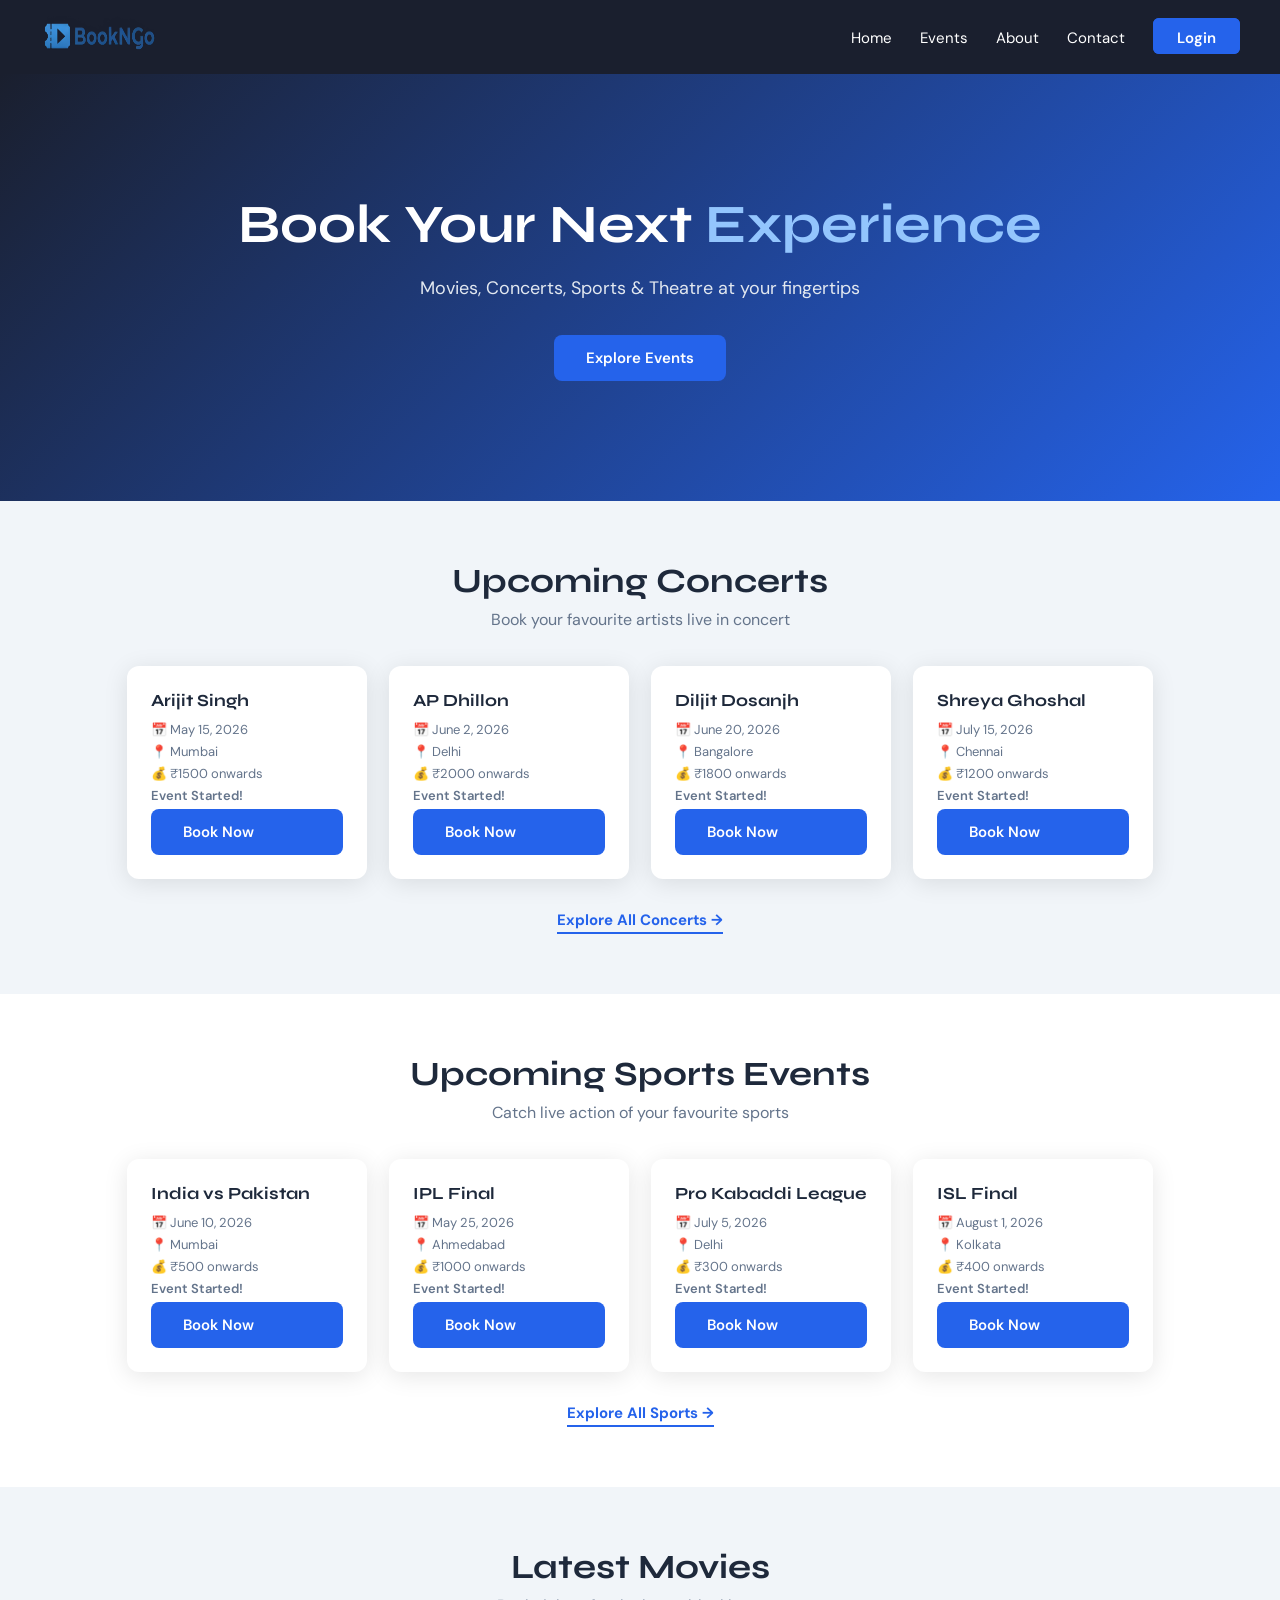
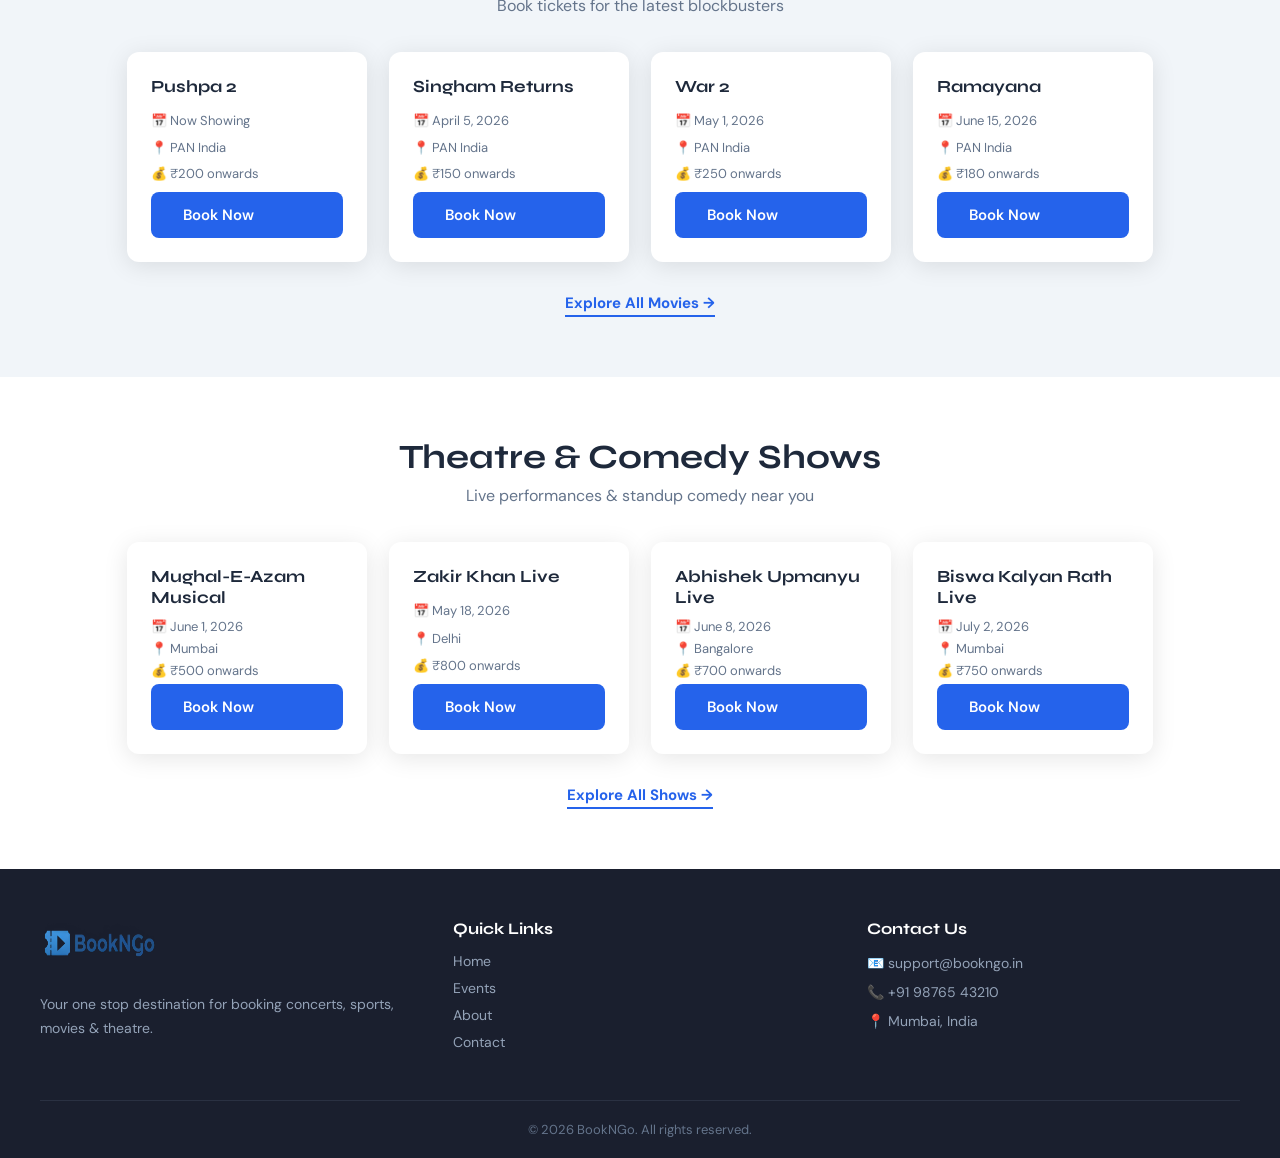
==== index.html @ 4e493eed "Add files via upload" ====
<!DOCTYPE html>
<html lang="en">
<head>
  <title>BookNGo | Book Now</title>
  <link rel="stylesheet" href="style.css">
</head>
<body>

  <nav class="navbar">
    <img src="BookNGo.png" alt="Logo" class="logo">
    <ul>
      <li><a href="index.html">Home</a></li>
      <li><a href="events.html">Events</a></li>
      <li><a href="about.html">About</a></li>
      <li><a href="contact.html">Contact</a></li>
      <li id="nav-login-li"><a href="login.html" class="login-btn">Login</a></li>
      <li id="nav-user-li" style="display:none">
        <div class="nav-user-pill">
          👤 <span id="nav-username"></span>
          <button id="logout-btn">Logout</button>
        </div>
      </li>
    </ul>
  </nav>

  <section class="hero">
    <div class="hero-txt">
      <h1>Book Your Next <span>Experience</span></h1>
      <p>Movies, Concerts, Sports & Theatre at your fingertips</p>
      <a href="events.html" class="btn">Explore Events</a>
    </div>
  </section>

  <!-- CONCERTS -->
  <section class="concerts">
    <h2>Upcoming Concerts</h2>
    <p>Book your favourite artists live in concert</p>
    <div class="cards">
      <div class="card">
        <h3>Arijit Singh</h3>
        <p>📅 May 15, 2026</p>
        <p>📍 Mumbai</p>
        <p>💰 ₹1500 onwards</p>
        <p class="countdown-timer" data-countdown="2026-05-15">⏳ Loading…</p>
        <a href="booking.html" class="btn">Book Now</a>
      </div>
      <div class="card">
        <h3>AP Dhillon</h3>
        <p>📅 June 2, 2026</p>
        <p>📍 Delhi</p>
        <p>💰 ₹2000 onwards</p>
        <p class="countdown-timer" data-countdown="2026-06-02">⏳ Loading…</p>
        <a href="booking.html" class="btn">Book Now</a>
      </div>
      <div class="card">
        <h3>Diljit Dosanjh</h3>
        <p>📅 June 20, 2026</p>
        <p>📍 Bangalore</p>
        <p>💰 ₹1800 onwards</p>
        <p class="countdown-timer" data-countdown="2026-06-20">⏳ Loading…</p>
        <a href="booking.html" class="btn">Book Now</a>
      </div>
      <div class="card">
        <h3>Shreya Ghoshal</h3>
        <p>📅 July 15, 2026</p>
        <p>📍 Chennai</p>
        <p>💰 ₹1200 onwards</p>
        <p class="countdown-timer" data-countdown="2026-07-15">⏳ Loading…</p>
        <a href="booking.html" class="btn">Book Now</a>
      </div>
    </div>
    <br>
    <a href="concerts.html" class="explore-btn">Explore All Concerts →</a>
  </section>

  <!-- SPORTS -->
  <section class="sports">
    <h2>Upcoming Sports Events</h2>
    <p>Catch live action of your favourite sports</p>
    <div class="cards">
      <div class="card">
        <h3>India vs Pakistan</h3>
        <p>📅 June 10, 2026</p>
        <p>📍 Mumbai</p>
        <p>💰 ₹500 onwards</p>
        <p class="countdown-timer" data-countdown="2026-06-10">⏳ Loading…</p>
        <a href="booking.html" class="btn">Book Now</a>
      </div>
      <div class="card">
        <h3>IPL Final</h3>
        <p>📅 May 25, 2026</p>
        <p>📍 Ahmedabad</p>
        <p>💰 ₹1000 onwards</p>
        <p class="countdown-timer" data-countdown="2026-05-25">⏳ Loading…</p>
        <a href="booking.html" class="btn">Book Now</a>
      </div>
      <div class="card">
        <h3>Pro Kabaddi League</h3>
        <p>📅 July 5, 2026</p>
        <p>📍 Delhi</p>
        <p>💰 ₹300 onwards</p>
        <p class="countdown-timer" data-countdown="2026-07-05">⏳ Loading…</p>
        <a href="booking.html" class="btn">Book Now</a>
      </div>
      <div class="card">
        <h3>ISL Final</h3>
        <p>📅 August 1, 2026</p>
        <p>📍 Kolkata</p>
        <p>💰 ₹400 onwards</p>
        <p class="countdown-timer" data-countdown="2026-08-01">⏳ Loading…</p>
        <a href="booking.html" class="btn">Book Now</a>
      </div>
    </div>
    <br>
    <a href="sports.html" class="explore-btn">Explore All Sports →</a>
  </section>

  <!-- MOVIES -->
  <section class="movies">
    <h2>Latest Movies</h2>
    <p>Book tickets for the latest blockbusters</p>
    <div class="cards">
      <div class="card">
        <h3>Pushpa 2</h3>
        <p>📅 Now Showing</p>
        <p>📍 PAN India</p>
        <p>💰 ₹200 onwards</p>
        <a href="movies.html" class="btn">Book Now</a>
      </div>
      <div class="card">
        <h3>Singham Returns</h3>
        <p>📅 April 5, 2026</p>
        <p>📍 PAN India</p>
        <p>💰 ₹150 onwards</p>
        <a href="movies.html" class="btn">Book Now</a>
      </div>
      <div class="card">
        <h3>War 2</h3>
        <p>📅 May 1, 2026</p>
        <p>📍 PAN India</p>
        <p>💰 ₹250 onwards</p>
        <a href="movies.html" class="btn">Book Now</a>
      </div>
      <div class="card">
        <h3>Ramayana</h3>
        <p>📅 June 15, 2026</p>
        <p>📍 PAN India</p>
        <p>💰 ₹180 onwards</p>
        <a href="movies.html" class="btn">Book Now</a>
      </div>
    </div>
    <br>
    <a href="movies.html" class="explore-btn">Explore All Movies →</a>
  </section>

  <!-- THEATRE -->
  <section class="theatre">
    <h2>Theatre & Comedy Shows</h2>
    <p>Live performances & standup comedy near you</p>
    <div class="cards">
      <div class="card">
        <h3>Mughal-E-Azam Musical</h3>
        <p>📅 June 1, 2026</p>
        <p>📍 Mumbai</p>
        <p>💰 ₹500 onwards</p>
        <a href="theatre.html" class="btn">Book Now</a>
      </div>
      <div class="card">
        <h3>Zakir Khan Live</h3>
        <p>📅 May 18, 2026</p>
        <p>📍 Delhi</p>
        <p>💰 ₹800 onwards</p>
        <a href="theatre.html" class="btn">Book Now</a>
      </div>
      <div class="card">
        <h3>Abhishek Upmanyu Live</h3>
        <p>📅 June 8, 2026</p>
        <p>📍 Bangalore</p>
        <p>💰 ₹700 onwards</p>
        <a href="theatre.html" class="btn">Book Now</a>
      </div>
      <div class="card">
        <h3>Biswa Kalyan Rath Live</h3>
        <p>📅 July 2, 2026</p>
        <p>📍 Mumbai</p>
        <p>💰 ₹750 onwards</p>
        <a href="theatre.html" class="btn">Book Now</a>
      </div>
    </div>
    <br>
    <a href="theatre.html" class="explore-btn">Explore All Shows →</a>
  </section>

  <footer>
    <div class="footer-top">
      <div class="footer-col">
        <img src="BookNGo.png" alt="Logo" class="footer-logo">
        <p>Your one stop destination for booking concerts, sports, movies & theatre.</p>
      </div>
      <div class="footer-col">
        <h4>Quick Links</h4>
        <a href="index.html">Home</a>
        <a href="events.html">Events</a>
        <a href="about.html">About</a>
        <a href="contact.html">Contact</a>
      </div>
      <div class="footer-col">
        <h4>Contact Us</h4>
        <p>📧 support@bookngo.in</p>
        <p>📞 +91 98765 43210</p>
        <p>📍 Mumbai, India</p>
      </div>
    </div>
    <div class="footer-bottom">
      <p>© 2026 BookNGo. All rights reserved.</p>
    </div>
  </footer>

  <script src="script.js"></script>
</body>
</html>
---- style.css ----
/* ============================================================
   BookNGo — style.css  (Enhanced)
   ============================================================ */

@import url('https://fonts.googleapis.com/css2?family=Syne:wght@400;600;700;800&family=DM+Sans:wght@300;400;500;600&display=swap');

* {
  margin: 0;
  padding: 0;
  box-sizing: border-box;
}

:root {
  --blue:        #2563EB;
  --blue-dark:   #1d4ed8;
  --blue-light:  #93c5fd;
  --white:       #ffffff;
  --gray:        #f1f5f9;
  --gray-mid:    #e2e8f0;
  --txt:         #1e293b;
  --muted:       #64748b;
  --dark:        #1a1f2e;
  --card-shadow: 0 4px 24px rgba(0,0,0,0.10);
  --radius:      12px;

  /* Seat colors */
  --platinum: #a78bfa;
  --gold:     #fbbf24;
  --silver:   #94a3b8;
}

body {
  font-family: 'DM Sans', sans-serif;
  color: var(--txt);
  background: var(--white);
}

h1, h2, h3, h4 {
  font-family: 'Syne', sans-serif;
}

/* ── NAVBAR ───────────────────────────────────────── */
.navbar {
  background-color: var(--dark);
  display: flex;
  justify-content: space-between;
  align-items: center;
  padding: 12px 40px;
  position: sticky;
  top: 0;
  z-index: 100;
}

.navbar .logo { width: 120px; height: 50px; }

.navbar ul {
  list-style: none;
  display: flex;
  gap: 28px;
  align-items: center;
}

.navbar ul li a {
  color: var(--white);
  text-decoration: none;
  font-size: 15px;
  position: relative;
  padding-bottom: 4px;
}

.navbar ul li a::after {
  content: '';
  position: absolute;
  bottom: 0; left: 0;
  width: 0; height: 2px;
  background: var(--blue);
  transition: width 0.3s;
}

.navbar ul li a:hover::after { width: 100%; }

.login-btn {
  background: var(--blue);
  color: var(--white) !important;
  padding: 8px 22px;
  border-radius: 6px;
  font-weight: 600;
  border: 2px solid var(--blue);
}
.login-btn:hover {
  background: var(--white) !important;
  color: var(--blue) !important;
}
.login-btn::after { display: none; }

/* User pill in nav */
.nav-user-pill {
  display: flex;
  align-items: center;
  gap: 10px;
  color: var(--white);
  font-size: 14px;
}
.nav-user-pill span { font-weight: 600; color: var(--blue-light); }
.nav-user-pill button {
  background: transparent;
  border: 1px solid #475569;
  color: #94a3b8;
  padding: 5px 12px;
  border-radius: 6px;
  cursor: pointer;
  font-size: 13px;
  transition: all 0.2s;
}
.nav-user-pill button:hover { border-color: var(--blue); color: var(--white); }

/* ── HERO ─────────────────────────────────────────── */
.hero {
  background: linear-gradient(135deg, var(--dark) 0%, var(--blue) 100%);
  padding: 120px 40px;
  text-align: center;
}

.hero-txt h1 {
  font-size: 54px;
  color: var(--white);
  margin-bottom: 20px;
  line-height: 1.15;
}
.hero-txt h1 span { color: var(--blue-light); }
.hero-txt p {
  font-size: 18px;
  color: #e2e8f0;
  margin-bottom: 35px;
}

/* ── BUTTONS ──────────────────────────────────────── */
.btn {
  background: var(--blue);
  color: var(--white);
  padding: 13px 32px;
  border-radius: 8px;
  text-decoration: none;
  font-size: 15px;
  font-weight: 600;
  display: inline-block;
  transition: background 0.2s, transform 0.15s;
  border: none;
  cursor: pointer;
}
.btn:hover { background: var(--blue-dark); transform: translateY(-1px); }

.explore-btn {
  display: inline-block;
  margin-top: 10px;
  color: var(--blue);
  font-weight: 700;
  text-decoration: none;
  font-size: 15px;
  border-bottom: 2px solid var(--blue);
  padding-bottom: 2px;
}
.explore-btn:hover { color: var(--blue-dark); }

/* ── SECTIONS (Home) ──────────────────────────────── */
.concerts, .sports, .movies, .theatre {
  padding: 60px 40px;
  text-align: center;
}
.concerts { background: var(--gray); }
.sports   { background: var(--white); }
.movies   { background: var(--gray); }
.theatre  { background: var(--white); }

.concerts h2, .sports h2, .movies h2, .theatre h2 {
  font-size: 34px;
  color: var(--txt);
  margin-bottom: 8px;
}
.concerts > p, .sports > p, .movies > p, .theatre > p {
  color: var(--muted);
  margin-bottom: 36px;
}

/* ── CARDS ────────────────────────────────────────── */
.cards {
  display: flex;
  justify-content: center;
  gap: 22px;
  flex-wrap: wrap;
}

.card {
  background: var(--white);
  padding: 24px;
  border-radius: var(--radius);
  width: 240px;
  min-height: 210px;
  box-shadow: var(--card-shadow);
  text-align: left;
  display: flex;
  flex-direction: column;
  justify-content: space-between;
  transition: transform 0.25s, box-shadow 0.25s;
}
.card:hover { transform: translateY(-4px); box-shadow: 0 8px 32px rgba(37,99,235,0.15); }
.card h3 { font-size: 17px; color: var(--txt); margin-bottom: 10px; }
.card p  { font-size: 13px; color: var(--muted); margin-bottom: 5px; }

/* ── EVENTS HERO ──────────────────────────────────── */
.events-hero {
  background: linear-gradient(135deg, var(--dark) 0%, var(--blue) 100%);
  padding: 80px 40px;
  text-align: center;
}
.events-hero h1 {
  font-size: 46px;
  color: var(--white);
  margin-bottom: 14px;
}
.events-hero h1 span { color: var(--blue-light); }
.events-hero p { color: #e2e8f0; font-size: 17px; }

/* ── FILTER BAR ───────────────────────────────────── */
.filter-bar {
  display: flex;
  gap: 14px;
  align-items: center;
  justify-content: center;
  padding: 24px 40px;
  background: var(--white);
  border-bottom: 1px solid var(--gray-mid);
  flex-wrap: wrap;
}
.filter-bar label { font-size: 14px; font-weight: 600; color: var(--txt); }
.filter-bar select {
  padding: 8px 14px;
  border: 1px solid #cbd5e1;
  border-radius: 8px;
  font-size: 14px;
  font-family: inherit;
  color: var(--txt);
  background: var(--white);
  cursor: pointer;
}
.filter-bar select:focus { outline: none; border-color: var(--blue); }

/* ── BIG CARDS ────────────────────────────────────── */
.big-cards {
  display: flex;
  flex-wrap: wrap;
  gap: 22px;
  justify-content: center;
  padding: 50px 40px;
  background: var(--gray);
  min-height: 200px;
}

.big-card {
  background: var(--white);
  border-radius: var(--radius);
  padding: 28px;
  width: calc(50% - 40px);
  box-shadow: var(--card-shadow);
  transition: transform 0.25s;
}
.big-card:hover { transform: translateY(-3px); }
.big-card h3 { font-size: 21px; color: var(--blue); margin-bottom: 12px; }
.big-card p  { font-size: 14px; color: var(--muted); margin-bottom: 7px; }

.big-card .tickets { display: flex; gap: 12px; margin: 14px 0; }
.ticket-type {
  background: var(--gray);
  border-radius: 8px;
  padding: 9px 14px;
  font-size: 13px;
  color: var(--txt);
  flex: 1;
  text-align: center;
}
.ticket-type span {
  display: block;
  font-weight: 700;
  color: var(--blue);
  margin-top: 3px;
}
.interested { font-size: 13px; color: var(--muted); margin-bottom: 14px; }
.big-card .btn { display: block; text-align: center; padding: 12px; }

/* Countdown text inside cards */
.countdown-timer { font-size: 12px; color: var(--blue); font-weight: 600; }

.no-results {
  text-align: center;
  color: var(--muted);
  font-size: 16px;
  padding: 40px;
  width: 100%;
}

/* ── EVENTS CATEGORY PAGE ─────────────────────────── */
.event-cats { padding: 60px 40px; background: var(--gray); }
.cat-cards {
  display: flex;
  justify-content: center;
  gap: 22px;
  flex-wrap: wrap;
}
.cat-card {
  background: var(--white);
  padding: 40px 28px;
  border-radius: var(--radius);
  width: 210px;
  box-shadow: var(--card-shadow);
  text-decoration: none;
  color: var(--txt);
  transition: transform 0.3s, box-shadow 0.3s;
}
.cat-card:hover { transform: translateY(-6px); box-shadow: 0 8px 28px rgba(37,99,235,0.18); }
.cat-icon { font-size: 46px; margin-bottom: 14px; }
.cat-card h3 { font-size: 19px; color: var(--blue); margin-bottom: 8px; }
.cat-card p  { font-size: 13px; color: var(--muted); margin-bottom: 14px; }
.cat-card span { color: var(--blue); font-weight: 700; font-size: 14px; }

/* ── BOOKING PAGE ─────────────────────────────────── */
.booking-wrap {
  display: flex;
  gap: 28px;
  padding: 40px;
  background: var(--gray);
  align-items: flex-start;
}

.booking-left { flex: 2; display: flex; flex-direction: column; gap: 22px; }

.booking-panel {
  background: var(--white);
  padding: 30px;
  border-radius: var(--radius);
  box-shadow: var(--card-shadow);
}
.booking-panel h3 {
  font-size: 18px;
  color: var(--txt);
  margin-bottom: 16px;
  padding-bottom: 10px;
  border-bottom: 2px solid var(--gray);
}

/* Seat Map */
.seat-section { margin-bottom: 28px; }
.section-label {
  font-family: 'Syne', sans-serif;
  font-size: 15px;
  font-weight: 700;
  margin-bottom: 10px;
  letter-spacing: 0.5px;
}
.seat-grid { display: flex; flex-direction: column; gap: 6px; }
.seat-row {
  display: flex;
  align-items: center;
  gap: 5px;
}
.row-label {
  width: 20px;
  font-size: 11px;
  font-weight: 700;
  color: var(--muted);
  text-align: center;
  flex-shrink: 0;
}

.seat {
  width: 28px;
  height: 26px;
  border-radius: 5px 5px 3px 3px;
  border: 2px solid color-mix(in srgb, var(--seat-color, #94a3b8) 60%, transparent);
  background: color-mix(in srgb, var(--seat-color, #94a3b8) 15%, white);
  cursor: pointer;
  transition: all 0.15s;
  font-size: 10px;
  display: flex;
  align-items: center;
  justify-content: center;
}
.seat:hover { background: color-mix(in srgb, var(--seat-color, #94a3b8) 40%, white); transform: scale(1.1); }
.seat.selected {
  background: var(--seat-color, #2563eb);
  border-color: var(--seat-color, #2563eb);
}
.seat.booked {
  background: #e2e8f0;
  border-color: #cbd5e1;
  cursor: not-allowed;
  opacity: 0.5;
}

/* Seat legend */
.seat-legend {
  display: flex;
  gap: 18px;
  margin-top: 16px;
  flex-wrap: wrap;
}
.legend-item {
  display: flex;
  align-items: center;
  gap: 7px;
  font-size: 12px;
  color: var(--muted);
}
.legend-dot {
  width: 18px; height: 16px;
  border-radius: 4px 4px 2px 2px;
  border: 2px solid;
}
.legend-dot.available { background: #dbeafe; border-color: #93c5fd; }
.legend-dot.selected  { background: var(--blue); border-color: var(--blue); }
.legend-dot.booked    { background: #e2e8f0; border-color: #cbd5e1; }

/* Screen indicator */
.screen-indicator {
  text-align: center;
  margin-bottom: 22px;
  padding: 8px 0;
  background: linear-gradient(to bottom, #334155, #1e293b);
  color: #94a3b8;
  font-size: 12px;
  font-weight: 700;
  letter-spacing: 3px;
  border-radius: 4px;
}

/* Details inputs */
.b-input {
  width: 100%;
  padding: 10px 14px;
  margin-bottom: 12px;
  border: 1.5px solid #cbd5e1;
  border-radius: 8px;
  font-size: 15px;
  font-family: inherit;
  transition: border-color 0.2s;
}
.b-input:focus { outline: none; border-color: var(--blue); }

/* Order Summary */
.order-summary {
  flex: 1;
  background: var(--white);
  padding: 30px;
  border-radius: var(--radius);
  box-shadow: var(--card-shadow);
  position: sticky;
  top: 80px;
}
.order-summary h3 {
  font-size: 18px;
  color: var(--txt);
  margin-bottom: 20px;
  padding-bottom: 10px;
  border-bottom: 2px solid var(--gray);
}
.summary-row {
  display: flex;
  justify-content: space-between;
  font-size: 14px;
  color: var(--muted);
  margin-bottom: 12px;
}
.summary-divider { border-top: 1px solid var(--gray-mid); margin: 14px 0; }
.summary-row.total { font-size: 18px; font-weight: 700; color: var(--txt); }
.confirm-btn { width: 100%; margin-top: 18px; padding: 14px; font-size: 15px; }
.secure-txt { text-align: center; font-size: 12px; color: #94a3b8; margin-top: 10px; }

.selected-seats-wrap {
  min-height: 36px;
  display: flex;
  flex-wrap: wrap;
  gap: 6px;
  margin: 8px 0 14px;
}
.seat-tag {
  background: #dbeafe;
  color: var(--blue);
  font-size: 12px;
  font-weight: 600;
  padding: 3px 9px;
  border-radius: 20px;
}

/* Error / OK messages */
.err-msg { color: #dc2626; font-size: 13px; margin-top: 6px; min-height: 18px; }
.ok-msg  { color: #16a34a; font-size: 13px; margin-top: 6px; min-height: 18px; }

/* ── BOOKING CONFIRMATION MODAL ──────────────────── */
.confirm-overlay {
  display: none;
  position: fixed;
  inset: 0;
  background: rgba(0,0,0,0.55);
  z-index: 999;
  justify-content: center;
  align-items: center;
}
.confirm-box {
  background: var(--white);
  border-radius: var(--radius);
  padding: 40px;
  width: 420px;
  text-align: center;
  box-shadow: 0 20px 60px rgba(0,0,0,0.25);
}
.confirm-box .tick { font-size: 56px; margin-bottom: 14px; }
.confirm-box h2 { font-size: 24px; color: var(--txt); margin-bottom: 10px; }
.confirm-box p  { font-size: 14px; color: var(--muted); margin-bottom: 8px; }
.confirm-box .ref { font-size: 18px; font-weight: 800; color: var(--blue); letter-spacing: 1px; margin: 14px 0; }
.confirm-box .btn { margin-top: 20px; }

/* ── ALERT TOAST ──────────────────────────────────── */
.bng-alert {
  position: fixed;
  bottom: 30px;
  right: 30px;
  padding: 14px 22px;
  border-radius: 10px;
  font-size: 14px;
  font-weight: 600;
  z-index: 9999;
  box-shadow: 0 4px 20px rgba(0,0,0,0.15);
  animation: slideIn 0.3s ease;
}
.bng-alert-info  { background: #dbeafe; color: #1e40af; }
.bng-alert-warn  { background: #fef9c3; color: #854d0e; }
.bng-alert-error { background: #fee2e2; color: #991b1b; }

@keyframes slideIn {
  from { opacity: 0; transform: translateX(40px); }
  to   { opacity: 1; transform: translateX(0); }
}

/* ── ABOUT PAGE ───────────────────────────────────── */
.about-wrap {
  padding: 60px 40px;
  background: var(--gray);
  display: flex;
  flex-direction: column;
  gap: 28px;
}
.about-card {
  background: var(--white);
  padding: 34px;
  border-radius: var(--radius);
  box-shadow: var(--card-shadow);
  line-height: 1.8;
  color: var(--muted);
  font-size: 15px;
}
.about-card h2 { font-size: 24px; color: var(--txt); margin-bottom: 14px; }

.about-stats {
  display: flex;
  gap: 18px;
  flex-wrap: wrap;
  justify-content: center;
}
.stat-card {
  background: var(--blue);
  color: var(--white);
  padding: 28px;
  border-radius: var(--radius);
  text-align: center;
  flex: 1;
  min-width: 130px;
}
.stat-card h3 { font-size: 34px; margin-bottom: 6px; }
.stat-card p  { font-size: 14px; opacity: 0.9; }

.values { display: flex; gap: 18px; flex-wrap: wrap; margin-top: 10px; }
.value-item {
  flex: 1; min-width: 140px;
  text-align: center;
  padding: 20px;
  background: var(--gray);
  border-radius: 10px;
}
.value-item span { font-size: 28px; }
.value-item h4 { font-size: 15px; color: var(--txt); margin: 8px 0 4px; }
.value-item p  { font-size: 13px; color: var(--muted); }

/* ── CONTACT PAGE ─────────────────────────────────── */
.contact-wrap {
  display: flex;
  gap: 28px;
  padding: 60px 40px;
  background: var(--gray);
  align-items: flex-start;
}
.contact-info {
  flex: 1;
  background: var(--blue);
  padding: 34px;
  border-radius: var(--radius);
  color: var(--white);
  line-height: 2;
  font-size: 15px;
}
.contact-info h3 { font-size: 21px; margin-bottom: 14px; }
.contact-form {
  flex: 2;
  background: var(--white);
  padding: 34px;
  border-radius: var(--radius);
  box-shadow: var(--card-shadow);
}
.contact-form h3 { font-size: 21px; color: var(--txt); margin-bottom: 18px; }
.msg-box { height: 120px; resize: none; }
.send-btn { width: 100%; margin-top: 4px; padding: 13px; font-size: 15px; border: none; cursor: pointer; }

/* ── FOOTER ───────────────────────────────────────── */
footer {
  background: var(--dark);
  color: var(--white);
  padding: 50px 40px 0;
}
.footer-top {
  display: flex;
  justify-content: space-between;
  gap: 40px;
  flex-wrap: wrap;
  padding-bottom: 40px;
}
.footer-col { flex: 1; min-width: 170px; }
.footer-logo { width: 120px; height: 50px; margin-bottom: 14px; }
.footer-col p { color: #94a3b8; font-size: 14px; line-height: 1.7; margin-top: 5px; }
.footer-col h4 { font-size: 16px; margin-bottom: 14px; color: var(--white); }
.footer-col a { display: block; color: #94a3b8; text-decoration: none; font-size: 14px; margin-bottom: 9px; }
.footer-col a:hover { color: var(--blue-light); }
.footer-bottom {
  border-top: 1px solid #2a3142;
  text-align: center;
  padding: 20px 0;
  color: #64748b;
  font-size: 13px;
}

/* ── SIGNUP / LOGIN PAGE ──────────────────────────── */
.auth-body {
  min-height: 100vh;
  background: linear-gradient(135deg, var(--dark) 0%, #1e3a8a 100%);
  display: flex;
  justify-content: center;
  align-items: center;
  font-family: 'DM Sans', sans-serif;
  padding: 20px;
}

.auth-box {
  background: var(--white);
  padding: 44px 40px;
  border-radius: 16px;
  box-shadow: 0 20px 60px rgba(0,0,0,0.3);
  width: 100%;
  max-width: 420px;
  text-align: center;
}
.auth-box .auth-logo { width: 140px; height: 56px; margin-bottom: 14px; }
.auth-box h2 { font-family: 'Syne', sans-serif; font-size: 22px; color: var(--txt); margin-bottom: 6px; }
.auth-box .sub { font-size: 14px; color: var(--muted); margin-bottom: 24px; }

.auth-input {
  width: 100%;
  padding: 11px 14px;
  margin-bottom: 13px;
  border: 1.5px solid #cbd5e1;
  border-radius: 8px;
  font-size: 15px;
  font-family: inherit;
  transition: border-color 0.2s;
}
.auth-input:focus { outline: none; border-color: var(--blue); }

.auth-btn {
  width: 100%;
  padding: 13px;
  margin-top: 6px;
  background: var(--blue);
  color: var(--white);
  border: none;
  border-radius: 8px;
  font-size: 16px;
  font-family: 'Syne', sans-serif;
  font-weight: 700;
  cursor: pointer;
  transition: background 0.2s;
}
.auth-btn:hover { background: var(--blue-dark); }

.auth-switch {
  margin-top: 18px;
  font-size: 14px;
  color: var(--muted);
}
.auth-switch a { color: var(--blue); font-weight: 600; text-decoration: none; }
.auth-switch a:hover { text-decoration: underline; }

/* ── RESPONSIVE ───────────────────────────────────── */
@media (max-width: 768px) {
  .navbar { padding: 12px 20px; }
  .navbar ul { gap: 14px; }
  .hero-txt h1 { font-size: 34px; }
  .big-card { width: 100%; }
  .booking-wrap { flex-direction: column; padding: 20px; }
  .contact-wrap { flex-direction: column; }
  .seat { width: 22px; height: 20px; }
  .auth-box { padding: 30px 22px; }
}
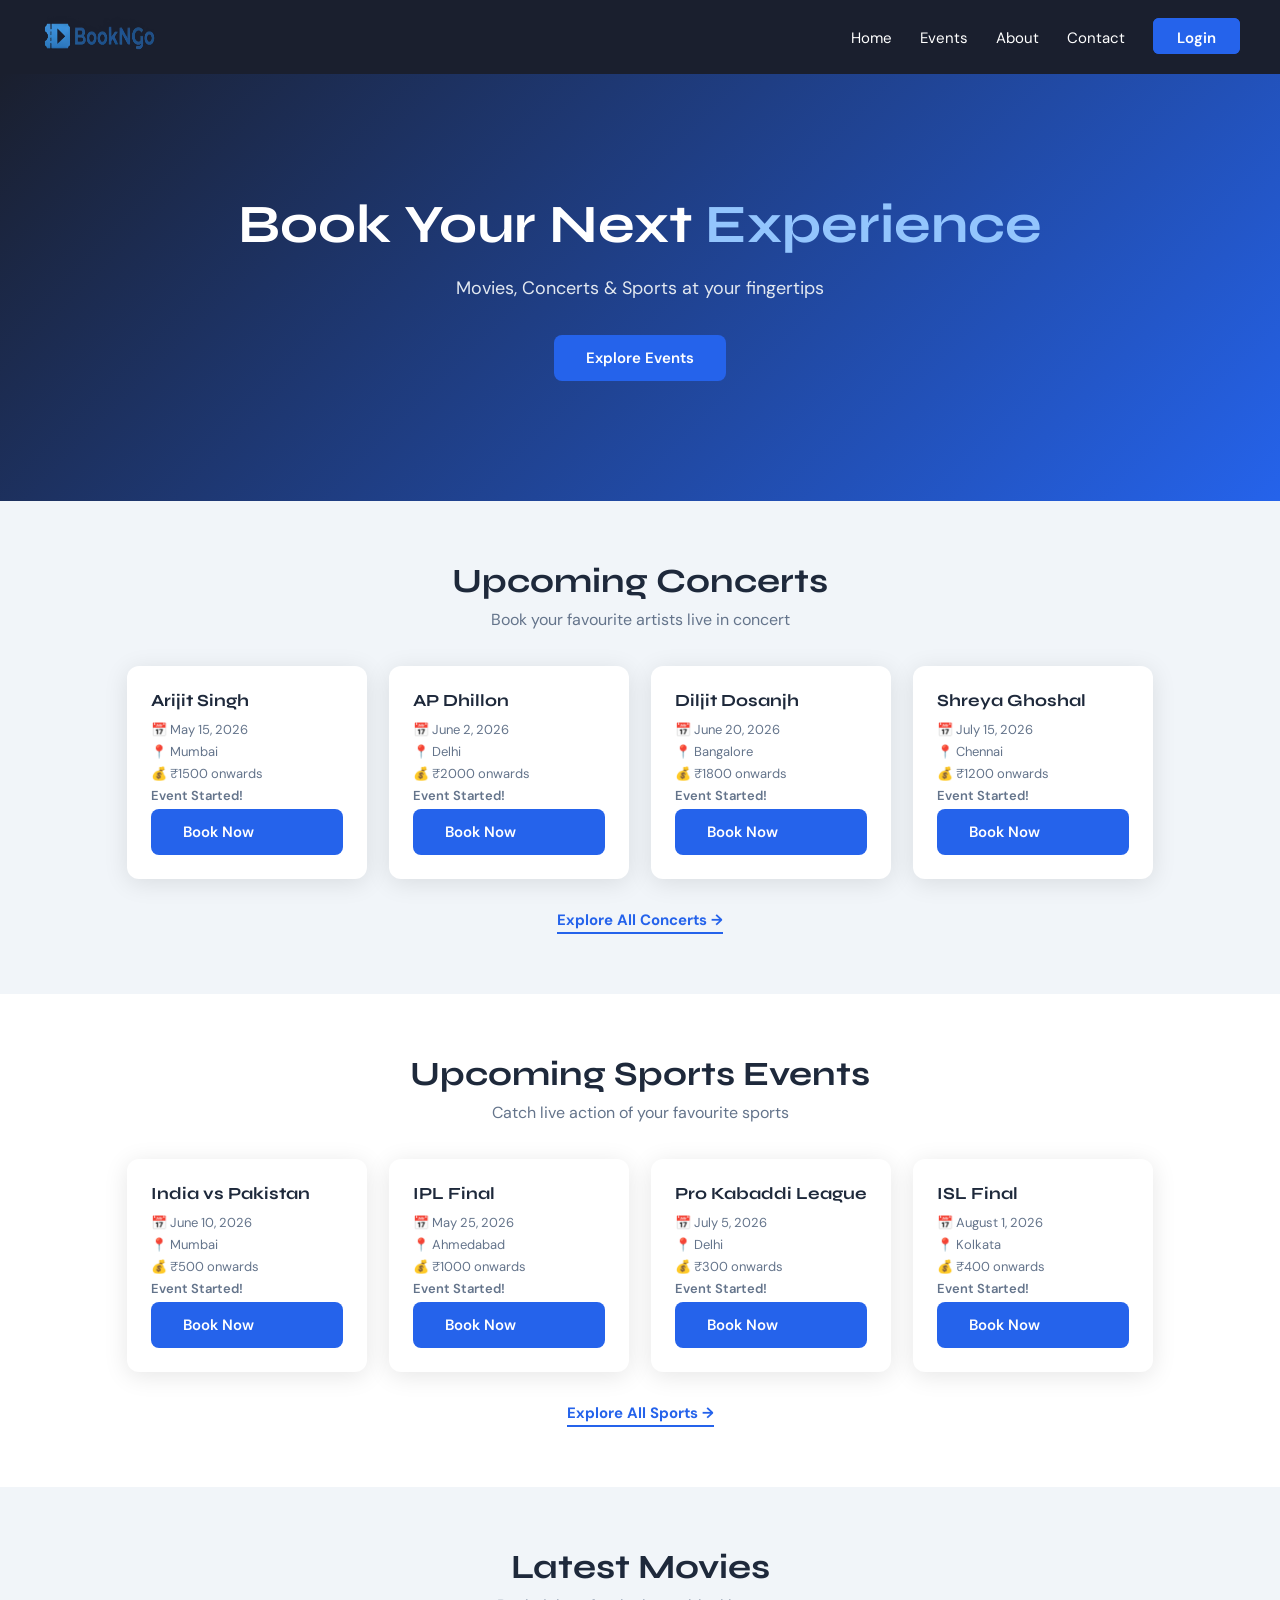
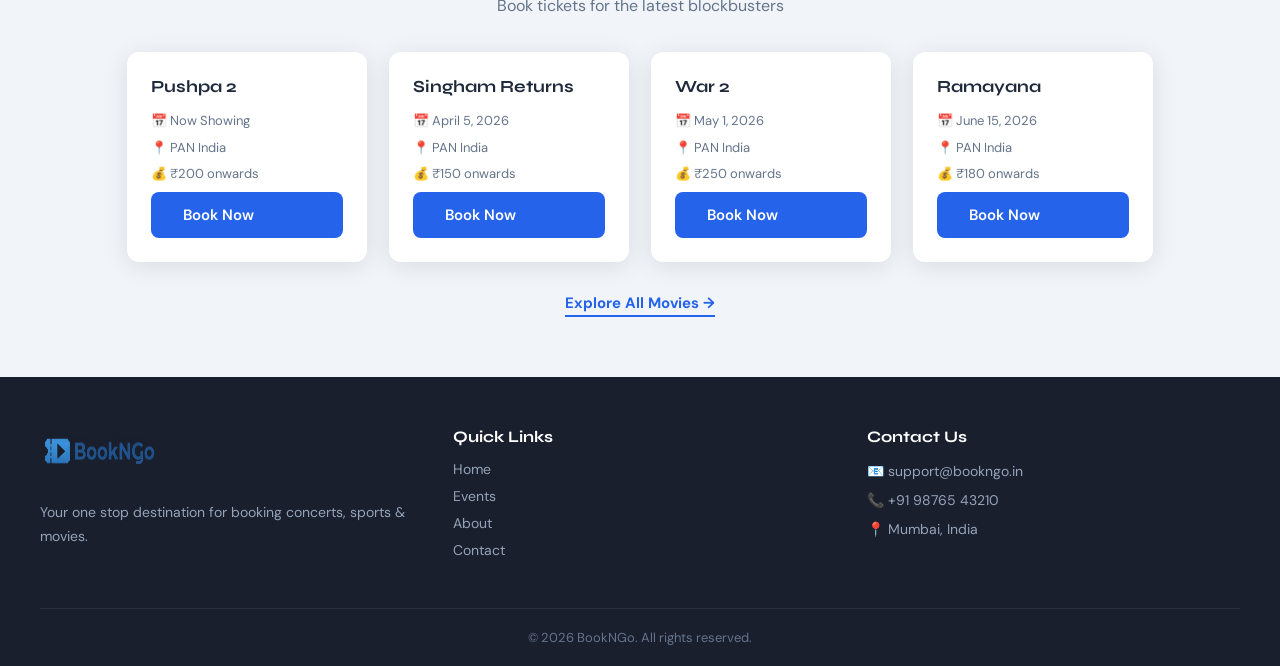
==== commit 71f97714: "Add files via upload" ====
--- a/index.html
+++ b/index.html
@@ -15,10 +15,12 @@
       <li><a href="contact.html">Contact</a></li>
       <li id="nav-login-li"><a href="login.html" class="login-btn">Login</a></li>
       <li id="nav-user-li" style="display:none">
-        <div class="nav-user-pill">
+        <a href="mybookings.html" class="profile-link">
           👤 <span id="nav-username"></span>
-          <button id="logout-btn">Logout</button>
-        </div>
+        </a>
+      </li>
+      <li id="logout-li" style="display:none">
+        <button id="logout-btn" class="logout-simple">Logout</button>
       </li>
     </ul>
   </nav>
@@ -26,7 +28,7 @@
   <section class="hero">
     <div class="hero-txt">
       <h1>Book Your Next <span>Experience</span></h1>
-      <p>Movies, Concerts, Sports & Theatre at your fingertips</p>
+      <p>Movies, Concerts & Sports at your fingertips</p>
       <a href="events.html" class="btn">Explore Events</a>
     </div>
   </section>
@@ -42,7 +44,7 @@
         <p>📍 Mumbai</p>
         <p>💰 ₹1500 onwards</p>
         <p class="countdown-timer" data-countdown="2026-05-15">⏳ Loading…</p>
-        <a href="booking.html" class="btn">Book Now</a>
+        <a href="booking.html?id=1" class="btn">Book Now</a>
       </div>
       <div class="card">
         <h3>AP Dhillon</h3>
@@ -50,7 +52,7 @@
         <p>📍 Delhi</p>
         <p>💰 ₹2000 onwards</p>
         <p class="countdown-timer" data-countdown="2026-06-02">⏳ Loading…</p>
-        <a href="booking.html" class="btn">Book Now</a>
+        <a href="booking.html?id=2" class="btn">Book Now</a>
       </div>
       <div class="card">
         <h3>Diljit Dosanjh</h3>
@@ -58,7 +60,7 @@
         <p>📍 Bangalore</p>
         <p>💰 ₹1800 onwards</p>
         <p class="countdown-timer" data-countdown="2026-06-20">⏳ Loading…</p>
-        <a href="booking.html" class="btn">Book Now</a>
+        <a href="booking.html?id=3" class="btn">Book Now</a>
       </div>
       <div class="card">
         <h3>Shreya Ghoshal</h3>
@@ -66,7 +68,7 @@
         <p>📍 Chennai</p>
         <p>💰 ₹1200 onwards</p>
         <p class="countdown-timer" data-countdown="2026-07-15">⏳ Loading…</p>
-        <a href="booking.html" class="btn">Book Now</a>
+        <a href="booking.html?id=4" class="btn">Book Now</a>
       </div>
     </div>
     <br>
@@ -84,7 +86,7 @@
         <p>📍 Mumbai</p>
         <p>💰 ₹500 onwards</p>
         <p class="countdown-timer" data-countdown="2026-06-10">⏳ Loading…</p>
-        <a href="booking.html" class="btn">Book Now</a>
+        <a href="booking.html?id=6" class="btn">Book Now</a>
       </div>
       <div class="card">
         <h3>IPL Final</h3>
@@ -92,7 +94,7 @@
         <p>📍 Ahmedabad</p>
         <p>💰 ₹1000 onwards</p>
         <p class="countdown-timer" data-countdown="2026-05-25">⏳ Loading…</p>
-        <a href="booking.html" class="btn">Book Now</a>
+        <a href="booking.html?id=7" class="btn">Book Now</a>
       </div>
       <div class="card">
         <h3>Pro Kabaddi League</h3>
@@ -100,7 +102,7 @@
         <p>📍 Delhi</p>
         <p>💰 ₹300 onwards</p>
         <p class="countdown-timer" data-countdown="2026-07-05">⏳ Loading…</p>
-        <a href="booking.html" class="btn">Book Now</a>
+        <a href="booking.html?id=8" class="btn">Book Now</a>
       </div>
       <div class="card">
         <h3>ISL Final</h3>
@@ -108,7 +110,7 @@
         <p>📍 Kolkata</p>
         <p>💰 ₹400 onwards</p>
         <p class="countdown-timer" data-countdown="2026-08-01">⏳ Loading…</p>
-        <a href="booking.html" class="btn">Book Now</a>
+        <a href="booking.html?id=15" class="btn">Book Now</a>
       </div>
     </div>
     <br>
@@ -125,77 +127,39 @@
         <p>📅 Now Showing</p>
         <p>📍 PAN India</p>
         <p>💰 ₹200 onwards</p>
-        <a href="movies.html" class="btn">Book Now</a>
+        <a href="booking.html?id=9" class="btn">Book Now</a>
       </div>
       <div class="card">
         <h3>Singham Returns</h3>
         <p>📅 April 5, 2026</p>
         <p>📍 PAN India</p>
         <p>💰 ₹150 onwards</p>
-        <a href="movies.html" class="btn">Book Now</a>
+        <a href="booking.html?id=18" class="btn">Book Now</a>
       </div>
       <div class="card">
         <h3>War 2</h3>
         <p>📅 May 1, 2026</p>
         <p>📍 PAN India</p>
         <p>💰 ₹250 onwards</p>
-        <a href="movies.html" class="btn">Book Now</a>
+        <a href="booking.html?id=10" class="btn">Book Now</a>
       </div>
       <div class="card">
         <h3>Ramayana</h3>
         <p>📅 June 15, 2026</p>
         <p>📍 PAN India</p>
         <p>💰 ₹180 onwards</p>
-        <a href="movies.html" class="btn">Book Now</a>
+        <a href="booking.html?id=17" class="btn">Book Now</a>
       </div>
     </div>
     <br>
     <a href="movies.html" class="explore-btn">Explore All Movies →</a>
   </section>
 
-  <!-- THEATRE -->
-  <section class="theatre">
-    <h2>Theatre & Comedy Shows</h2>
-    <p>Live performances & standup comedy near you</p>
-    <div class="cards">
-      <div class="card">
-        <h3>Mughal-E-Azam Musical</h3>
-        <p>📅 June 1, 2026</p>
-        <p>📍 Mumbai</p>
-        <p>💰 ₹500 onwards</p>
-        <a href="theatre.html" class="btn">Book Now</a>
-      </div>
-      <div class="card">
-        <h3>Zakir Khan Live</h3>
-        <p>📅 May 18, 2026</p>
-        <p>📍 Delhi</p>
-        <p>💰 ₹800 onwards</p>
-        <a href="theatre.html" class="btn">Book Now</a>
-      </div>
-      <div class="card">
-        <h3>Abhishek Upmanyu Live</h3>
-        <p>📅 June 8, 2026</p>
-        <p>📍 Bangalore</p>
-        <p>💰 ₹700 onwards</p>
-        <a href="theatre.html" class="btn">Book Now</a>
-      </div>
-      <div class="card">
-        <h3>Biswa Kalyan Rath Live</h3>
-        <p>📅 July 2, 2026</p>
-        <p>📍 Mumbai</p>
-        <p>💰 ₹750 onwards</p>
-        <a href="theatre.html" class="btn">Book Now</a>
-      </div>
-    </div>
-    <br>
-    <a href="theatre.html" class="explore-btn">Explore All Shows →</a>
-  </section>
-
   <footer>
     <div class="footer-top">
       <div class="footer-col">
         <img src="BookNGo.png" alt="Logo" class="footer-logo">
-        <p>Your one stop destination for booking concerts, sports, movies & theatre.</p>
+        <p>Your one stop destination for booking concerts, sports & movies.</p>
       </div>
       <div class="footer-col">
         <h4>Quick Links</h4>
--- a/style.css
+++ b/style.css
@@ -163,21 +163,20 @@
 .explore-btn:hover { color: var(--blue-dark); }
 
 /* ── SECTIONS (Home) ──────────────────────────────── */
-.concerts, .sports, .movies, .theatre {
+.concerts, .sports, .movies {
   padding: 60px 40px;
   text-align: center;
 }
 .concerts { background: var(--gray); }
 .sports   { background: var(--white); }
 .movies   { background: var(--gray); }
-.theatre  { background: var(--white); }
-
-.concerts h2, .sports h2, .movies h2, .theatre h2 {
+
+.concerts h2, .sports h2, .movies h2 {
   font-size: 34px;
   color: var(--txt);
   margin-bottom: 8px;
 }
-.concerts > p, .sports > p, .movies > p, .theatre > p {
+.concerts > p, .sports > p, .movies > p {
   color: var(--muted);
   margin-bottom: 36px;
 }
@@ -715,4 +714,189 @@
   .contact-wrap { flex-direction: column; }
   .seat { width: 22px; height: 20px; }
   .auth-box { padding: 30px 22px; }
+}
+
+/* =========================================
+   NAVBAR — PROFILE & LOGOUT
+========================================= */
+
+.profile-link {
+  color: white;
+  text-decoration: none;
+  font-weight: 600;
+  display: flex;
+  align-items: center;
+  gap: 6px;
+}
+
+.logout-simple {
+  background: transparent;
+  border: 1px solid #475569;
+  color: #cbd5e1;
+  padding: 7px 14px;
+  border-radius: 6px;
+  cursor: pointer;
+  transition: 0.3s;
+}
+
+.logout-simple:hover {
+  border-color: #2563eb;
+  color: white;
+}
+
+/* =========================================
+   BOOKING PAGE IMPROVEMENTS
+========================================= */
+
+.event-info {
+  background: #f1f5f9;
+  padding: 16px;
+  border-radius: 10px;
+  color: #64748b;
+  line-height: 2;
+  font-size: 14px;
+}
+
+.booking-panel small {
+  color: #64748b;
+  font-size: 13px;
+  font-weight: 400;
+}
+
+/* CENTER SEAT MAP */
+#seat-map {
+  display: flex;
+  flex-direction: column;
+  align-items: center;
+}
+
+.seat-grid {
+  display: flex;
+  flex-direction: column;
+  gap: 8px;
+  align-items: center;
+}
+
+.seat-row {
+  display: flex;
+  justify-content: center;
+  align-items: center;
+  gap: 6px;
+}
+
+.seat {
+  width: 30px;
+  height: 28px;
+}
+
+.screen-indicator {
+  max-width: 700px;
+  margin: 0 auto 25px;
+}
+
+/* =========================================
+   ORDER SUMMARY
+========================================= */
+
+.empty-seat-text {
+  font-size: 12px;
+  color: #64748b;
+}
+
+.platinum-text { color: #a78bfa; font-weight: 700; }
+.gold-text     { color: #fbbf24; font-weight: 700; }
+.silver-text   { color: #94a3b8; font-weight: 700; }
+
+/* =========================================
+   MY BOOKINGS PAGE
+========================================= */
+
+.my-bookings {
+  padding: 60px 40px;
+  background: #f1f5f9;
+  min-height: 100vh;
+}
+
+.my-bookings h1 {
+  text-align: center;
+  margin-bottom: 30px;
+  font-size: 42px;
+}
+
+.booking-tabs {
+  display: flex;
+  justify-content: center;
+  gap: 16px;
+  margin-bottom: 40px;
+}
+
+.booking-tabs button {
+  padding: 12px 24px;
+  border: none;
+  border-radius: 8px;
+  background: #e2e8f0;
+  cursor: pointer;
+  font-weight: 600;
+  transition: 0.3s;
+}
+
+.booking-tabs button.active {
+  background: #2563eb;
+  color: white;
+}
+
+.booking-card {
+  background: white;
+  padding: 24px;
+  border-radius: 14px;
+  box-shadow: 0 4px 18px rgba(0,0,0,0.08);
+  margin-bottom: 20px;
+}
+
+.booking-card h3 {
+  margin-bottom: 12px;
+  color: #2563eb;
+}
+
+.booking-card p {
+  margin-bottom: 8px;
+  color: #64748b;
+}
+
+.empty-booking {
+  text-align: center;
+  padding: 80px 20px;
+  color: #64748b;
+}
+
+/* =========================================
+   BIG CARD LAYOUT
+========================================= */
+
+.big-card {
+  width: calc(33.33% - 20px);
+}
+
+.event-img {
+  width: 100%;
+  height: 180px;
+  object-fit: cover;
+  border-radius: 10px;
+  margin-bottom: 15px;
+}
+
+/* =========================================
+   RESPONSIVE
+========================================= */
+
+@media (max-width: 1000px) {
+  .big-card { width: calc(50% - 20px); }
+  .booking-wrap { flex-direction: column; }
+  .order-summary { position: relative; top: 0; width: 100%; }
+}
+
+@media (max-width: 700px) {
+  .big-card { width: 100%; }
+  .navbar { flex-direction: column; gap: 14px; padding: 20px; }
+  .navbar ul { flex-wrap: wrap; justify-content: center; }
 }
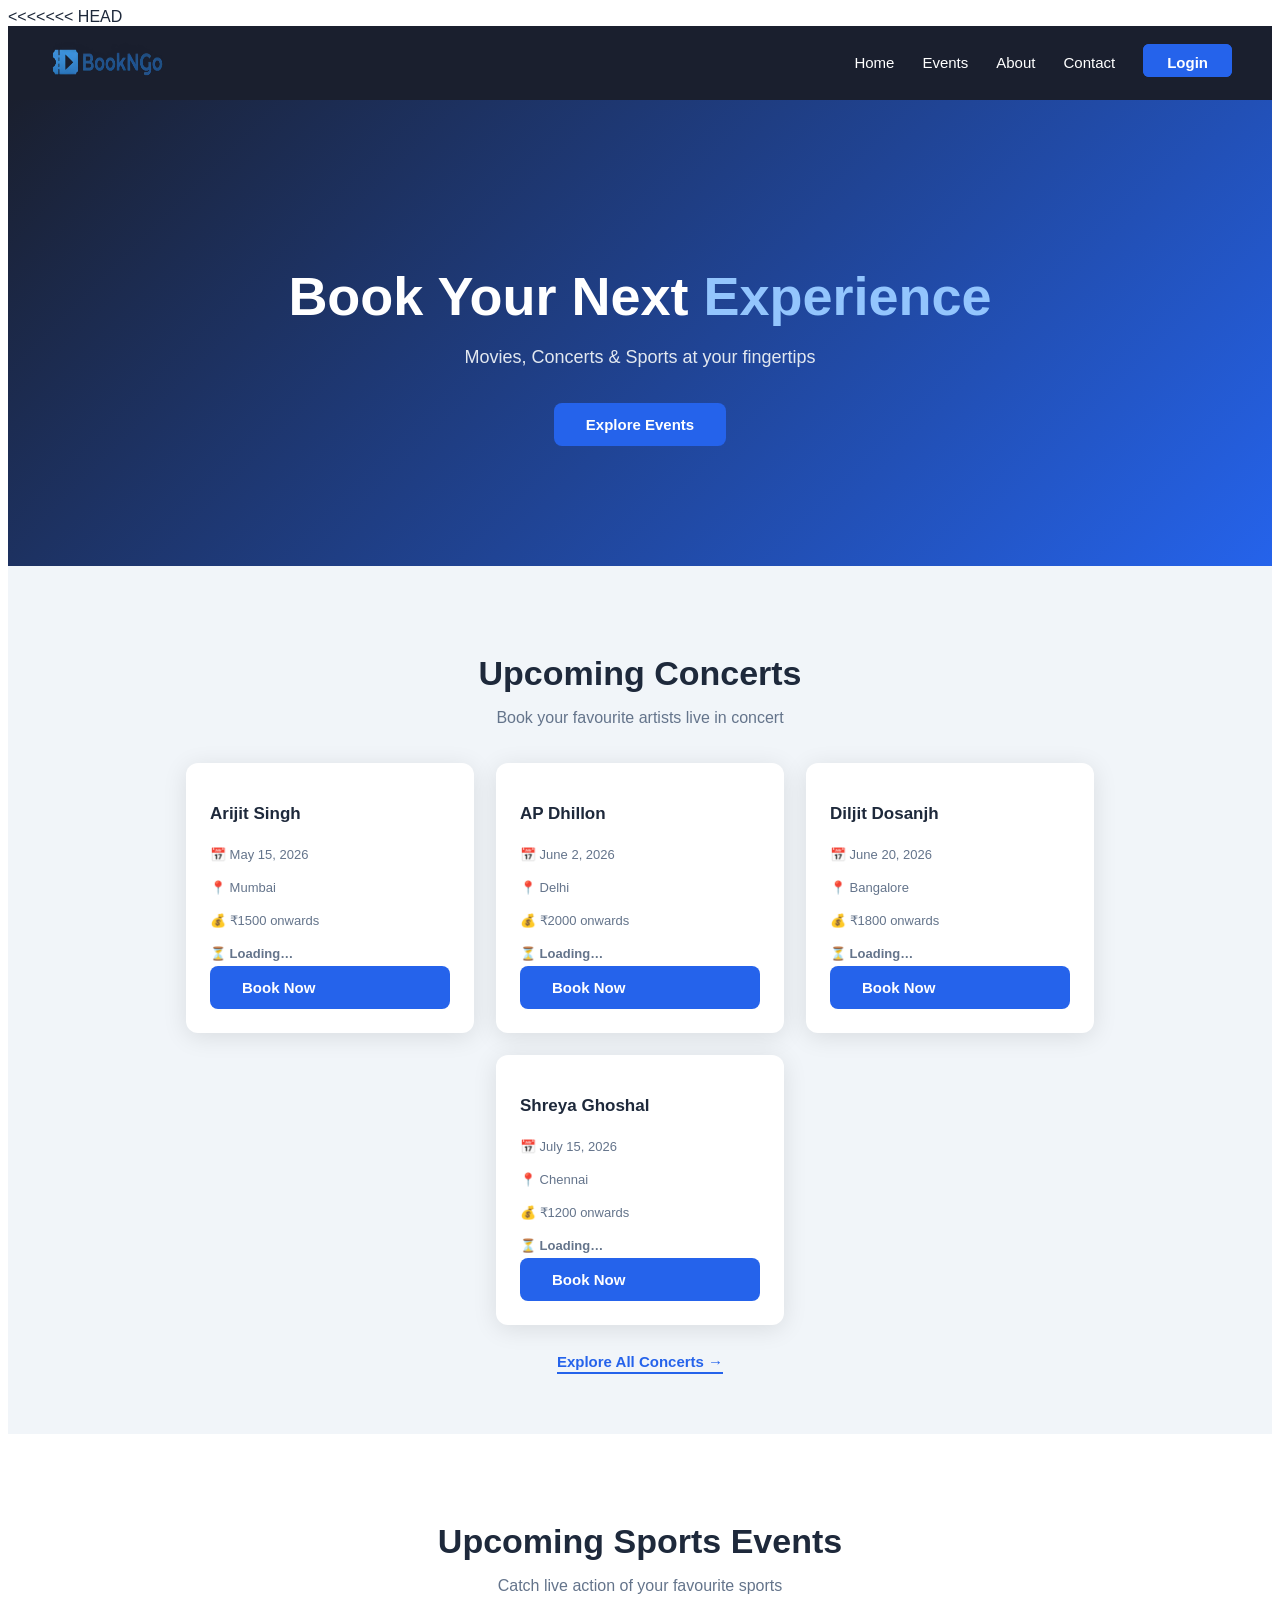
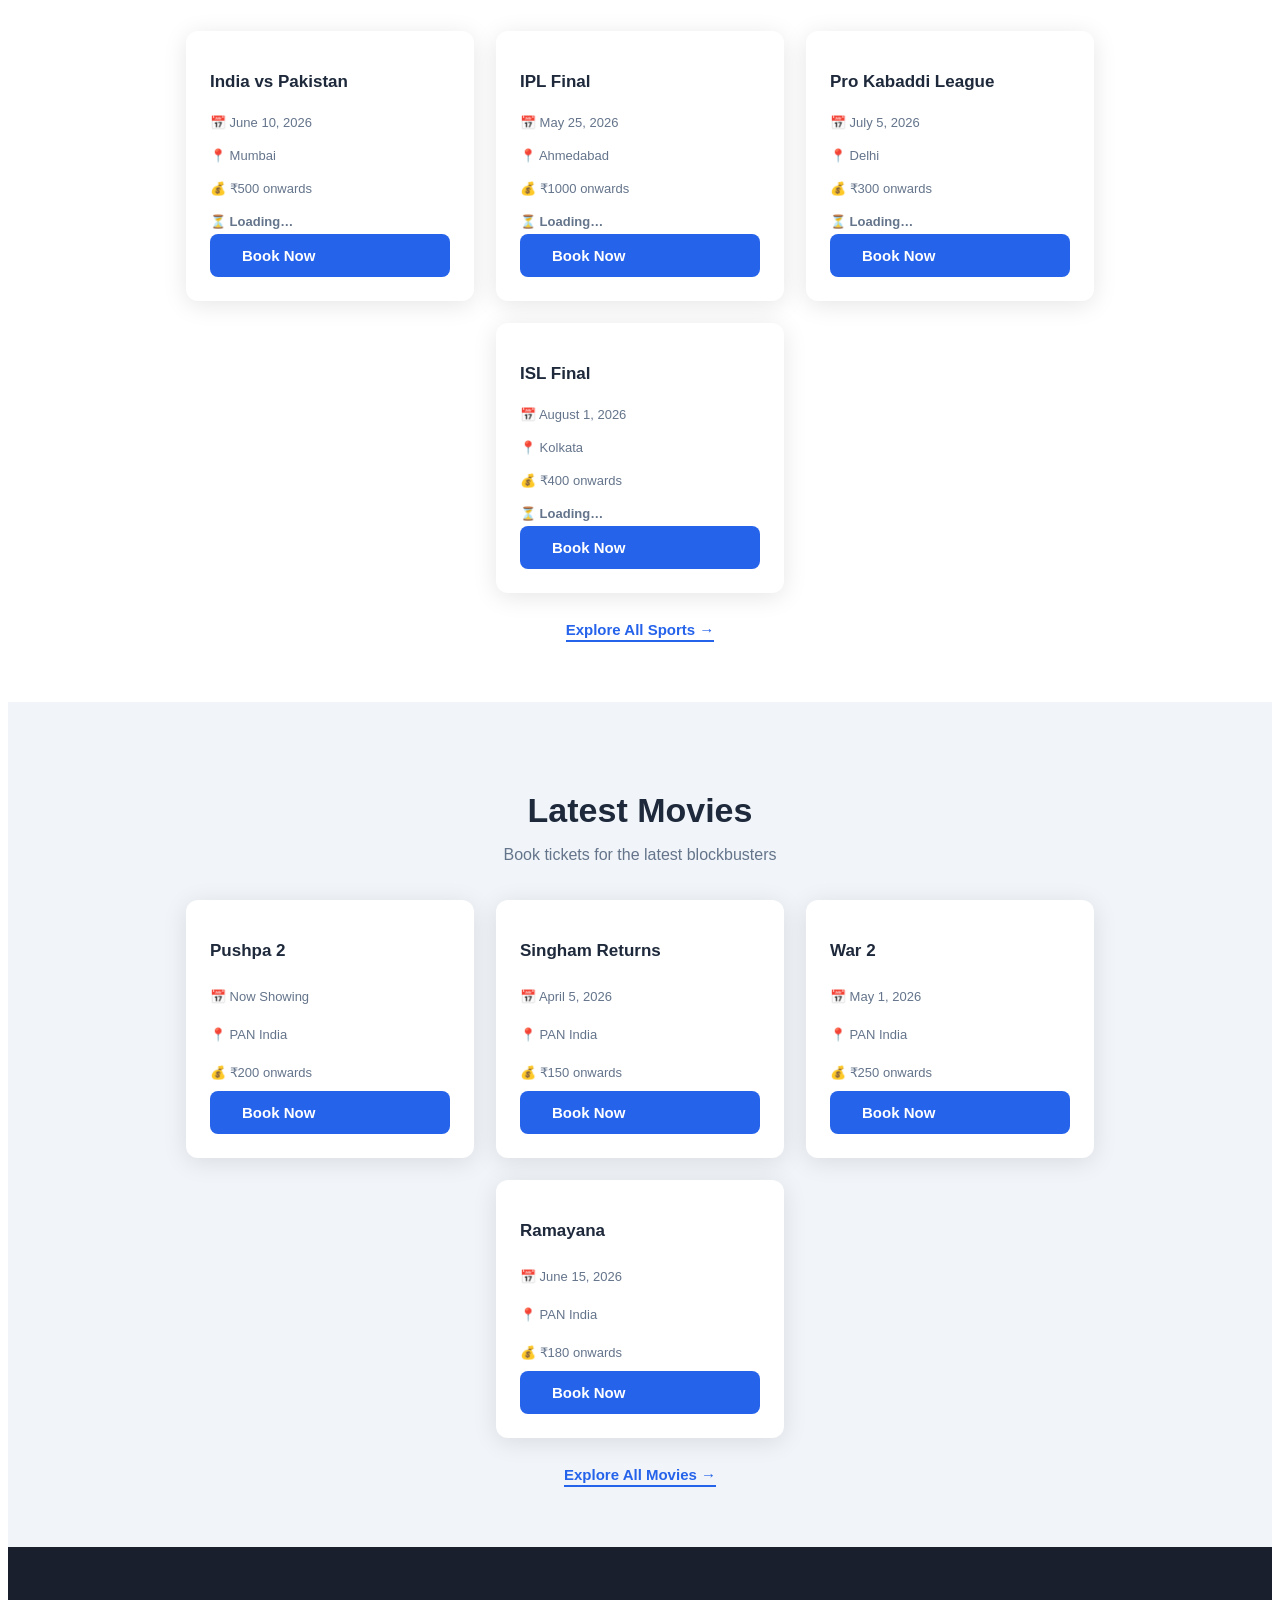
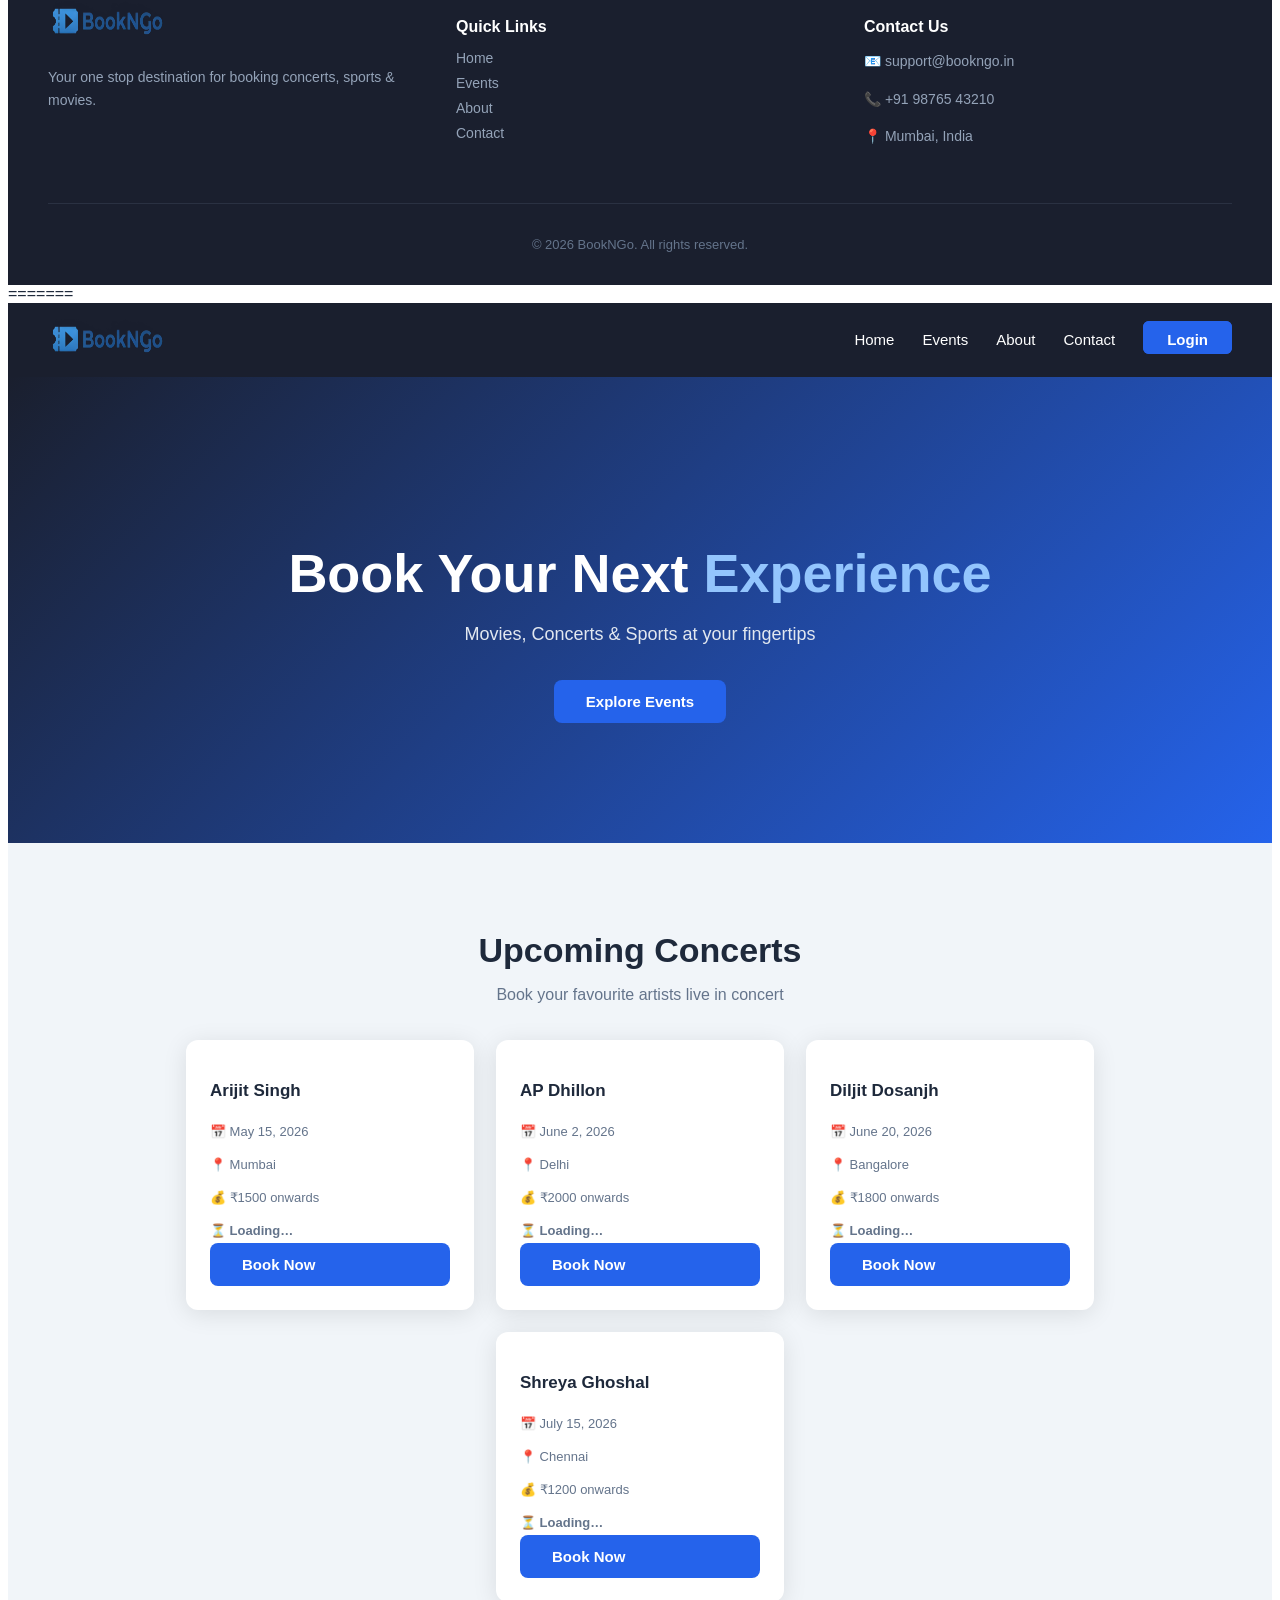
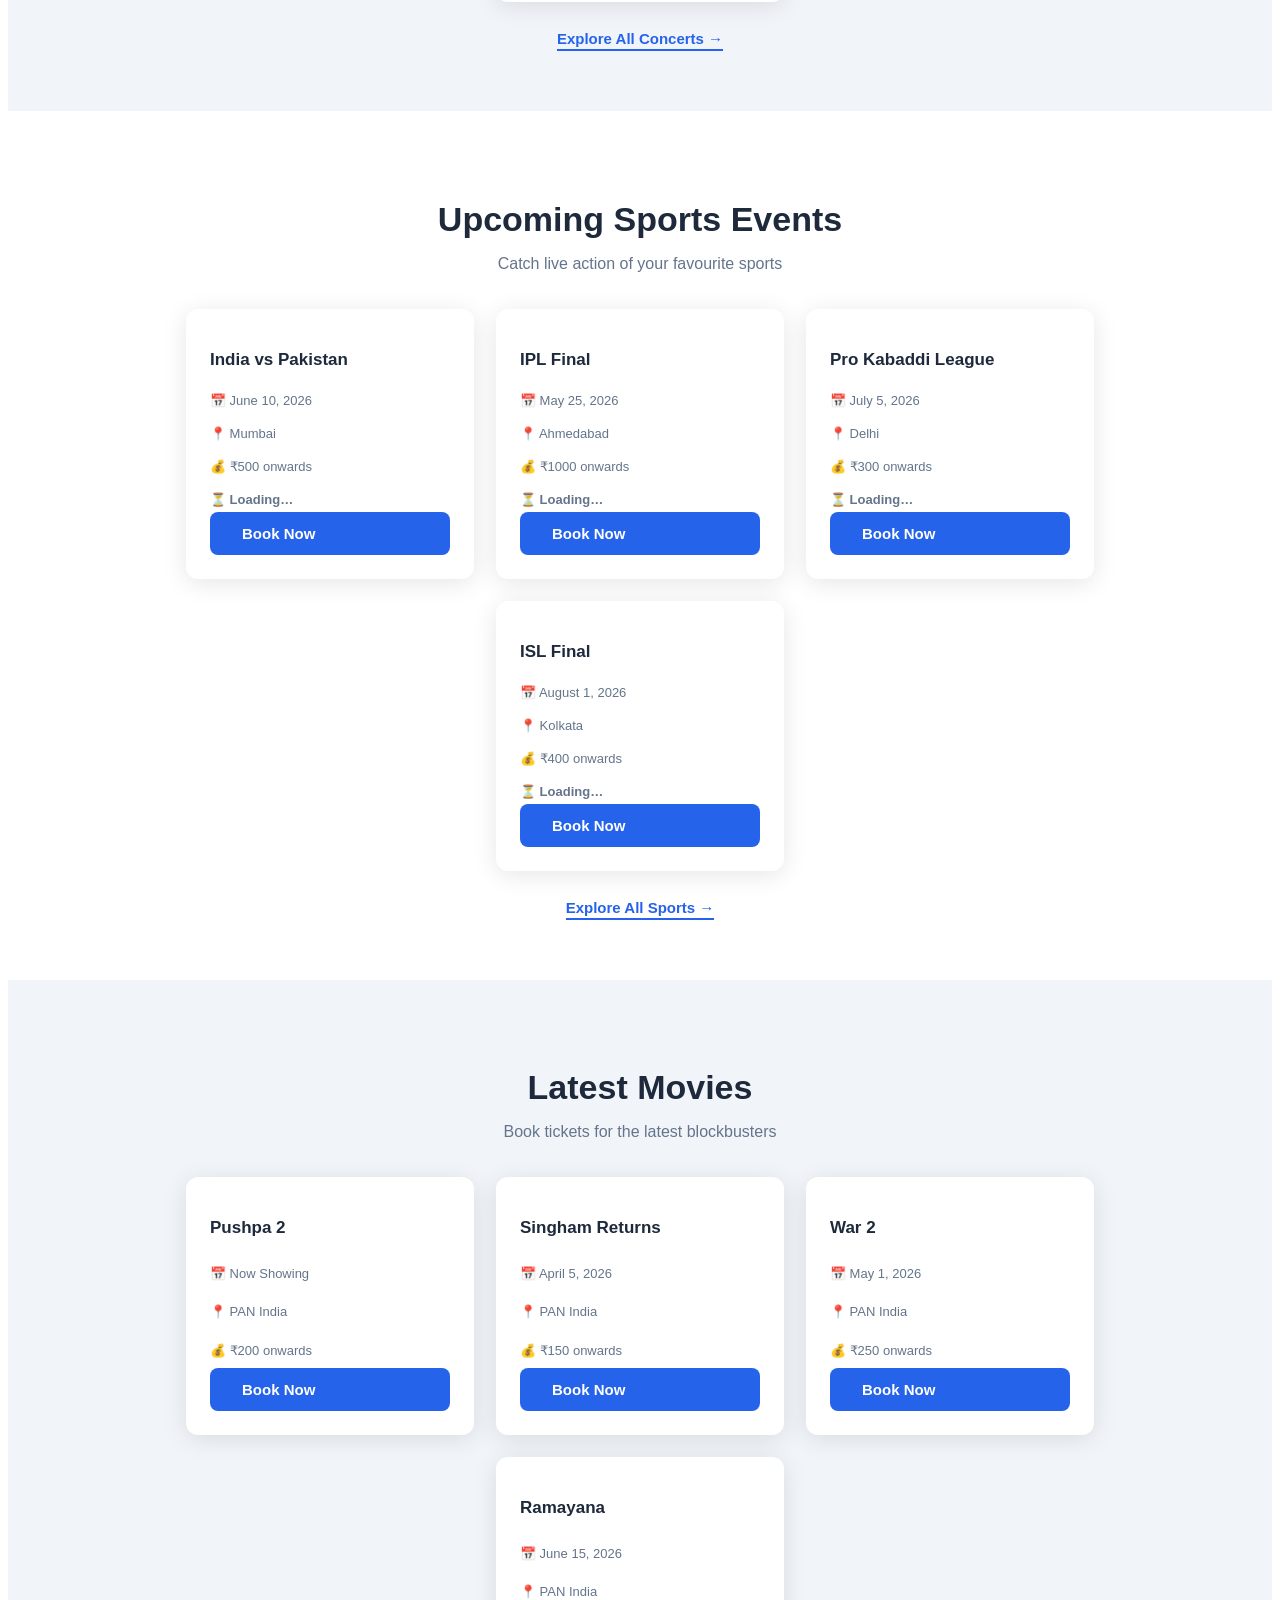
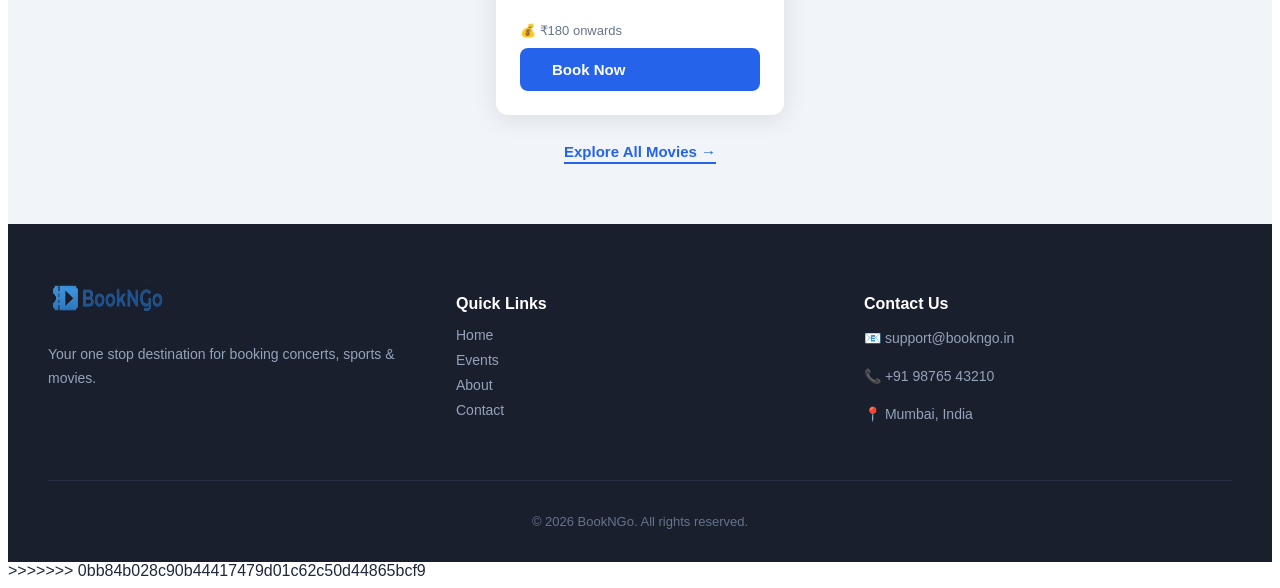
==== commit 07907983: "resolved merge conflict" ====
--- a/index.html
+++ b/index.html
@@ -1,185 +1,372 @@
-<!DOCTYPE html>
-<html lang="en">
-<head>
-  <title>BookNGo | Book Now</title>
-  <link rel="stylesheet" href="style.css">
-</head>
-<body>
-
-  <nav class="navbar">
-    <img src="BookNGo.png" alt="Logo" class="logo">
-    <ul>
-      <li><a href="index.html">Home</a></li>
-      <li><a href="events.html">Events</a></li>
-      <li><a href="about.html">About</a></li>
-      <li><a href="contact.html">Contact</a></li>
-      <li id="nav-login-li"><a href="login.html" class="login-btn">Login</a></li>
-      <li id="nav-user-li" style="display:none">
-        <a href="mybookings.html" class="profile-link">
-          👤 <span id="nav-username"></span>
-        </a>
-      </li>
-      <li id="logout-li" style="display:none">
-        <button id="logout-btn" class="logout-simple">Logout</button>
-      </li>
-    </ul>
-  </nav>
-
-  <section class="hero">
-    <div class="hero-txt">
-      <h1>Book Your Next <span>Experience</span></h1>
-      <p>Movies, Concerts & Sports at your fingertips</p>
-      <a href="events.html" class="btn">Explore Events</a>
-    </div>
-  </section>
-
-  <!-- CONCERTS -->
-  <section class="concerts">
-    <h2>Upcoming Concerts</h2>
-    <p>Book your favourite artists live in concert</p>
-    <div class="cards">
-      <div class="card">
-        <h3>Arijit Singh</h3>
-        <p>📅 May 15, 2026</p>
-        <p>📍 Mumbai</p>
-        <p>💰 ₹1500 onwards</p>
-        <p class="countdown-timer" data-countdown="2026-05-15">⏳ Loading…</p>
-        <a href="booking.html?id=1" class="btn">Book Now</a>
-      </div>
-      <div class="card">
-        <h3>AP Dhillon</h3>
-        <p>📅 June 2, 2026</p>
-        <p>📍 Delhi</p>
-        <p>💰 ₹2000 onwards</p>
-        <p class="countdown-timer" data-countdown="2026-06-02">⏳ Loading…</p>
-        <a href="booking.html?id=2" class="btn">Book Now</a>
-      </div>
-      <div class="card">
-        <h3>Diljit Dosanjh</h3>
-        <p>📅 June 20, 2026</p>
-        <p>📍 Bangalore</p>
-        <p>💰 ₹1800 onwards</p>
-        <p class="countdown-timer" data-countdown="2026-06-20">⏳ Loading…</p>
-        <a href="booking.html?id=3" class="btn">Book Now</a>
-      </div>
-      <div class="card">
-        <h3>Shreya Ghoshal</h3>
-        <p>📅 July 15, 2026</p>
-        <p>📍 Chennai</p>
-        <p>💰 ₹1200 onwards</p>
-        <p class="countdown-timer" data-countdown="2026-07-15">⏳ Loading…</p>
-        <a href="booking.html?id=4" class="btn">Book Now</a>
-      </div>
-    </div>
-    <br>
-    <a href="concerts.html" class="explore-btn">Explore All Concerts →</a>
-  </section>
-
-  <!-- SPORTS -->
-  <section class="sports">
-    <h2>Upcoming Sports Events</h2>
-    <p>Catch live action of your favourite sports</p>
-    <div class="cards">
-      <div class="card">
-        <h3>India vs Pakistan</h3>
-        <p>📅 June 10, 2026</p>
-        <p>📍 Mumbai</p>
-        <p>💰 ₹500 onwards</p>
-        <p class="countdown-timer" data-countdown="2026-06-10">⏳ Loading…</p>
-        <a href="booking.html?id=6" class="btn">Book Now</a>
-      </div>
-      <div class="card">
-        <h3>IPL Final</h3>
-        <p>📅 May 25, 2026</p>
-        <p>📍 Ahmedabad</p>
-        <p>💰 ₹1000 onwards</p>
-        <p class="countdown-timer" data-countdown="2026-05-25">⏳ Loading…</p>
-        <a href="booking.html?id=7" class="btn">Book Now</a>
-      </div>
-      <div class="card">
-        <h3>Pro Kabaddi League</h3>
-        <p>📅 July 5, 2026</p>
-        <p>📍 Delhi</p>
-        <p>💰 ₹300 onwards</p>
-        <p class="countdown-timer" data-countdown="2026-07-05">⏳ Loading…</p>
-        <a href="booking.html?id=8" class="btn">Book Now</a>
-      </div>
-      <div class="card">
-        <h3>ISL Final</h3>
-        <p>📅 August 1, 2026</p>
-        <p>📍 Kolkata</p>
-        <p>💰 ₹400 onwards</p>
-        <p class="countdown-timer" data-countdown="2026-08-01">⏳ Loading…</p>
-        <a href="booking.html?id=15" class="btn">Book Now</a>
-      </div>
-    </div>
-    <br>
-    <a href="sports.html" class="explore-btn">Explore All Sports →</a>
-  </section>
-
-  <!-- MOVIES -->
-  <section class="movies">
-    <h2>Latest Movies</h2>
-    <p>Book tickets for the latest blockbusters</p>
-    <div class="cards">
-      <div class="card">
-        <h3>Pushpa 2</h3>
-        <p>📅 Now Showing</p>
-        <p>📍 PAN India</p>
-        <p>💰 ₹200 onwards</p>
-        <a href="booking.html?id=9" class="btn">Book Now</a>
-      </div>
-      <div class="card">
-        <h3>Singham Returns</h3>
-        <p>📅 April 5, 2026</p>
-        <p>📍 PAN India</p>
-        <p>💰 ₹150 onwards</p>
-        <a href="booking.html?id=18" class="btn">Book Now</a>
-      </div>
-      <div class="card">
-        <h3>War 2</h3>
-        <p>📅 May 1, 2026</p>
-        <p>📍 PAN India</p>
-        <p>💰 ₹250 onwards</p>
-        <a href="booking.html?id=10" class="btn">Book Now</a>
-      </div>
-      <div class="card">
-        <h3>Ramayana</h3>
-        <p>📅 June 15, 2026</p>
-        <p>📍 PAN India</p>
-        <p>💰 ₹180 onwards</p>
-        <a href="booking.html?id=17" class="btn">Book Now</a>
-      </div>
-    </div>
-    <br>
-    <a href="movies.html" class="explore-btn">Explore All Movies →</a>
-  </section>
-
-  <footer>
-    <div class="footer-top">
-      <div class="footer-col">
-        <img src="BookNGo.png" alt="Logo" class="footer-logo">
-        <p>Your one stop destination for booking concerts, sports & movies.</p>
-      </div>
-      <div class="footer-col">
-        <h4>Quick Links</h4>
-        <a href="index.html">Home</a>
-        <a href="events.html">Events</a>
-        <a href="about.html">About</a>
-        <a href="contact.html">Contact</a>
-      </div>
-      <div class="footer-col">
-        <h4>Contact Us</h4>
-        <p>📧 support@bookngo.in</p>
-        <p>📞 +91 98765 43210</p>
-        <p>📍 Mumbai, India</p>
-      </div>
-    </div>
-    <div class="footer-bottom">
-      <p>© 2026 BookNGo. All rights reserved.</p>
-    </div>
-  </footer>
-
-  <script src="script.js"></script>
-</body>
+<<<<<<< HEAD
+<!DOCTYPE html>
+<html lang="en">
+<head>
+  <title>BookNGo | Book Now</title>
+  <link rel="stylesheet" href="style.css">
+</head>
+<body>
+
+  <nav class="navbar">
+    <img src="BookNGo.png" alt="Logo" class="logo">
+    <ul>
+      <li><a href="index.html">Home</a></li>
+      <li><a href="events.html">Events</a></li>
+      <li><a href="about.html">About</a></li>
+      <li><a href="contact.html">Contact</a></li>
+      <li id="nav-login-li"><a href="login.html" class="login-btn">Login</a></li>
+      <li id="nav-user-li" style="display:none">
+        <a href="mybookings.html" class="profile-link">
+          👤 <span id="nav-username"></span>
+        </a>
+      </li>
+      <li id="logout-li" style="display:none">
+        <button id="logout-btn" class="logout-simple">Logout</button>
+      </li>
+    </ul>
+  </nav>
+
+  <section class="hero">
+    <div class="hero-txt">
+      <h1>Book Your Next <span>Experience</span></h1>
+      <p>Movies, Concerts & Sports at your fingertips</p>
+      <a href="events.html" class="btn">Explore Events</a>
+    </div>
+  </section>
+
+  <!-- CONCERTS -->
+  <section class="concerts">
+    <h2>Upcoming Concerts</h2>
+    <p>Book your favourite artists live in concert</p>
+    <div class="cards">
+      <div class="card">
+        <h3>Arijit Singh</h3>
+        <p>📅 May 15, 2026</p>
+        <p>📍 Mumbai</p>
+        <p>💰 ₹1500 onwards</p>
+        <p class="countdown-timer" data-countdown="2026-05-15">⏳ Loading…</p>
+        <a href="booking.html?id=1" class="btn">Book Now</a>
+      </div>
+      <div class="card">
+        <h3>AP Dhillon</h3>
+        <p>📅 June 2, 2026</p>
+        <p>📍 Delhi</p>
+        <p>💰 ₹2000 onwards</p>
+        <p class="countdown-timer" data-countdown="2026-06-02">⏳ Loading…</p>
+        <a href="booking.html?id=2" class="btn">Book Now</a>
+      </div>
+      <div class="card">
+        <h3>Diljit Dosanjh</h3>
+        <p>📅 June 20, 2026</p>
+        <p>📍 Bangalore</p>
+        <p>💰 ₹1800 onwards</p>
+        <p class="countdown-timer" data-countdown="2026-06-20">⏳ Loading…</p>
+        <a href="booking.html?id=3" class="btn">Book Now</a>
+      </div>
+      <div class="card">
+        <h3>Shreya Ghoshal</h3>
+        <p>📅 July 15, 2026</p>
+        <p>📍 Chennai</p>
+        <p>💰 ₹1200 onwards</p>
+        <p class="countdown-timer" data-countdown="2026-07-15">⏳ Loading…</p>
+        <a href="booking.html?id=4" class="btn">Book Now</a>
+      </div>
+    </div>
+    <br>
+    <a href="concerts.html" class="explore-btn">Explore All Concerts →</a>
+  </section>
+
+  <!-- SPORTS -->
+  <section class="sports">
+    <h2>Upcoming Sports Events</h2>
+    <p>Catch live action of your favourite sports</p>
+    <div class="cards">
+      <div class="card">
+        <h3>India vs Pakistan</h3>
+        <p>📅 June 10, 2026</p>
+        <p>📍 Mumbai</p>
+        <p>💰 ₹500 onwards</p>
+        <p class="countdown-timer" data-countdown="2026-06-10">⏳ Loading…</p>
+        <a href="booking.html?id=6" class="btn">Book Now</a>
+      </div>
+      <div class="card">
+        <h3>IPL Final</h3>
+        <p>📅 May 25, 2026</p>
+        <p>📍 Ahmedabad</p>
+        <p>💰 ₹1000 onwards</p>
+        <p class="countdown-timer" data-countdown="2026-05-25">⏳ Loading…</p>
+        <a href="booking.html?id=7" class="btn">Book Now</a>
+      </div>
+      <div class="card">
+        <h3>Pro Kabaddi League</h3>
+        <p>📅 July 5, 2026</p>
+        <p>📍 Delhi</p>
+        <p>💰 ₹300 onwards</p>
+        <p class="countdown-timer" data-countdown="2026-07-05">⏳ Loading…</p>
+        <a href="booking.html?id=8" class="btn">Book Now</a>
+      </div>
+      <div class="card">
+        <h3>ISL Final</h3>
+        <p>📅 August 1, 2026</p>
+        <p>📍 Kolkata</p>
+        <p>💰 ₹400 onwards</p>
+        <p class="countdown-timer" data-countdown="2026-08-01">⏳ Loading…</p>
+        <a href="booking.html?id=15" class="btn">Book Now</a>
+      </div>
+    </div>
+    <br>
+    <a href="sports.html" class="explore-btn">Explore All Sports →</a>
+  </section>
+
+  <!-- MOVIES -->
+  <section class="movies">
+    <h2>Latest Movies</h2>
+    <p>Book tickets for the latest blockbusters</p>
+    <div class="cards">
+      <div class="card">
+        <h3>Pushpa 2</h3>
+        <p>📅 Now Showing</p>
+        <p>📍 PAN India</p>
+        <p>💰 ₹200 onwards</p>
+        <a href="booking.html?id=9" class="btn">Book Now</a>
+      </div>
+      <div class="card">
+        <h3>Singham Returns</h3>
+        <p>📅 April 5, 2026</p>
+        <p>📍 PAN India</p>
+        <p>💰 ₹150 onwards</p>
+        <a href="booking.html?id=18" class="btn">Book Now</a>
+      </div>
+      <div class="card">
+        <h3>War 2</h3>
+        <p>📅 May 1, 2026</p>
+        <p>📍 PAN India</p>
+        <p>💰 ₹250 onwards</p>
+        <a href="booking.html?id=10" class="btn">Book Now</a>
+      </div>
+      <div class="card">
+        <h3>Ramayana</h3>
+        <p>📅 June 15, 2026</p>
+        <p>📍 PAN India</p>
+        <p>💰 ₹180 onwards</p>
+        <a href="booking.html?id=17" class="btn">Book Now</a>
+      </div>
+    </div>
+    <br>
+    <a href="movies.html" class="explore-btn">Explore All Movies →</a>
+  </section>
+
+  <footer>
+    <div class="footer-top">
+      <div class="footer-col">
+        <img src="BookNGo.png" alt="Logo" class="footer-logo">
+        <p>Your one stop destination for booking concerts, sports & movies.</p>
+      </div>
+      <div class="footer-col">
+        <h4>Quick Links</h4>
+        <a href="index.html">Home</a>
+        <a href="events.html">Events</a>
+        <a href="about.html">About</a>
+        <a href="contact.html">Contact</a>
+      </div>
+      <div class="footer-col">
+        <h4>Contact Us</h4>
+        <p>📧 support@bookngo.in</p>
+        <p>📞 +91 98765 43210</p>
+        <p>📍 Mumbai, India</p>
+      </div>
+    </div>
+    <div class="footer-bottom">
+      <p>© 2026 BookNGo. All rights reserved.</p>
+    </div>
+  </footer>
+
+  <script src="script.js"></script>
+</body>
+=======
+<!DOCTYPE html>
+<html lang="en">
+<head>
+  <title>BookNGo | Book Now</title>
+  <link rel="stylesheet" href="style.css">
+</head>
+<body>
+
+  <nav class="navbar">
+    <img src="BookNGo.png" alt="Logo" class="logo">
+    <ul>
+      <li><a href="index.html">Home</a></li>
+      <li><a href="events.html">Events</a></li>
+      <li><a href="about.html">About</a></li>
+      <li><a href="contact.html">Contact</a></li>
+      <li id="nav-login-li"><a href="login.html" class="login-btn">Login</a></li>
+      <li id="nav-user-li" style="display:none">
+        <a href="mybookings.html" class="profile-link">
+          👤 <span id="nav-username"></span>
+        </a>
+      </li>
+      <li id="logout-li" style="display:none">
+        <button id="logout-btn" class="logout-simple">Logout</button>
+      </li>
+    </ul>
+  </nav>
+
+  <section class="hero">
+    <div class="hero-txt">
+      <h1>Book Your Next <span>Experience</span></h1>
+      <p>Movies, Concerts & Sports at your fingertips</p>
+      <a href="events.html" class="btn">Explore Events</a>
+    </div>
+  </section>
+
+  <!-- CONCERTS -->
+  <section class="concerts">
+    <h2>Upcoming Concerts</h2>
+    <p>Book your favourite artists live in concert</p>
+    <div class="cards">
+      <div class="card">
+        <h3>Arijit Singh</h3>
+        <p>📅 May 15, 2026</p>
+        <p>📍 Mumbai</p>
+        <p>💰 ₹1500 onwards</p>
+        <p class="countdown-timer" data-countdown="2026-05-15">⏳ Loading…</p>
+        <a href="booking.html?id=1" class="btn">Book Now</a>
+      </div>
+      <div class="card">
+        <h3>AP Dhillon</h3>
+        <p>📅 June 2, 2026</p>
+        <p>📍 Delhi</p>
+        <p>💰 ₹2000 onwards</p>
+        <p class="countdown-timer" data-countdown="2026-06-02">⏳ Loading…</p>
+        <a href="booking.html?id=2" class="btn">Book Now</a>
+      </div>
+      <div class="card">
+        <h3>Diljit Dosanjh</h3>
+        <p>📅 June 20, 2026</p>
+        <p>📍 Bangalore</p>
+        <p>💰 ₹1800 onwards</p>
+        <p class="countdown-timer" data-countdown="2026-06-20">⏳ Loading…</p>
+        <a href="booking.html?id=3" class="btn">Book Now</a>
+      </div>
+      <div class="card">
+        <h3>Shreya Ghoshal</h3>
+        <p>📅 July 15, 2026</p>
+        <p>📍 Chennai</p>
+        <p>💰 ₹1200 onwards</p>
+        <p class="countdown-timer" data-countdown="2026-07-15">⏳ Loading…</p>
+        <a href="booking.html?id=4" class="btn">Book Now</a>
+      </div>
+    </div>
+    <br>
+    <a href="concerts.html" class="explore-btn">Explore All Concerts →</a>
+  </section>
+
+  <!-- SPORTS -->
+  <section class="sports">
+    <h2>Upcoming Sports Events</h2>
+    <p>Catch live action of your favourite sports</p>
+    <div class="cards">
+      <div class="card">
+        <h3>India vs Pakistan</h3>
+        <p>📅 June 10, 2026</p>
+        <p>📍 Mumbai</p>
+        <p>💰 ₹500 onwards</p>
+        <p class="countdown-timer" data-countdown="2026-06-10">⏳ Loading…</p>
+        <a href="booking.html?id=6" class="btn">Book Now</a>
+      </div>
+      <div class="card">
+        <h3>IPL Final</h3>
+        <p>📅 May 25, 2026</p>
+        <p>📍 Ahmedabad</p>
+        <p>💰 ₹1000 onwards</p>
+        <p class="countdown-timer" data-countdown="2026-05-25">⏳ Loading…</p>
+        <a href="booking.html?id=7" class="btn">Book Now</a>
+      </div>
+      <div class="card">
+        <h3>Pro Kabaddi League</h3>
+        <p>📅 July 5, 2026</p>
+        <p>📍 Delhi</p>
+        <p>💰 ₹300 onwards</p>
+        <p class="countdown-timer" data-countdown="2026-07-05">⏳ Loading…</p>
+        <a href="booking.html?id=8" class="btn">Book Now</a>
+      </div>
+      <div class="card">
+        <h3>ISL Final</h3>
+        <p>📅 August 1, 2026</p>
+        <p>📍 Kolkata</p>
+        <p>💰 ₹400 onwards</p>
+        <p class="countdown-timer" data-countdown="2026-08-01">⏳ Loading…</p>
+        <a href="booking.html?id=15" class="btn">Book Now</a>
+      </div>
+    </div>
+    <br>
+    <a href="sports.html" class="explore-btn">Explore All Sports →</a>
+  </section>
+
+  <!-- MOVIES -->
+  <section class="movies">
+    <h2>Latest Movies</h2>
+    <p>Book tickets for the latest blockbusters</p>
+    <div class="cards">
+      <div class="card">
+        <h3>Pushpa 2</h3>
+        <p>📅 Now Showing</p>
+        <p>📍 PAN India</p>
+        <p>💰 ₹200 onwards</p>
+        <a href="booking.html?id=9" class="btn">Book Now</a>
+      </div>
+      <div class="card">
+        <h3>Singham Returns</h3>
+        <p>📅 April 5, 2026</p>
+        <p>📍 PAN India</p>
+        <p>💰 ₹150 onwards</p>
+        <a href="booking.html?id=18" class="btn">Book Now</a>
+      </div>
+      <div class="card">
+        <h3>War 2</h3>
+        <p>📅 May 1, 2026</p>
+        <p>📍 PAN India</p>
+        <p>💰 ₹250 onwards</p>
+        <a href="booking.html?id=10" class="btn">Book Now</a>
+      </div>
+      <div class="card">
+        <h3>Ramayana</h3>
+        <p>📅 June 15, 2026</p>
+        <p>📍 PAN India</p>
+        <p>💰 ₹180 onwards</p>
+        <a href="booking.html?id=17" class="btn">Book Now</a>
+      </div>
+    </div>
+    <br>
+    <a href="movies.html" class="explore-btn">Explore All Movies →</a>
+  </section>
+
+  <footer>
+    <div class="footer-top">
+      <div class="footer-col">
+        <img src="BookNGo.png" alt="Logo" class="footer-logo">
+        <p>Your one stop destination for booking concerts, sports & movies.</p>
+      </div>
+      <div class="footer-col">
+        <h4>Quick Links</h4>
+        <a href="index.html">Home</a>
+        <a href="events.html">Events</a>
+        <a href="about.html">About</a>
+        <a href="contact.html">Contact</a>
+      </div>
+      <div class="footer-col">
+        <h4>Contact Us</h4>
+        <p>📧 support@bookngo.in</p>
+        <p>📞 +91 98765 43210</p>
+        <p>📍 Mumbai, India</p>
+      </div>
+    </div>
+    <div class="footer-bottom">
+      <p>© 2026 BookNGo. All rights reserved.</p>
+    </div>
+  </footer>
+
+  <script src="script.js"></script>
+</body>
+>>>>>>> 0bb84b028c90b44417479d01c62c50d44865bcf9
 </html>
--- a/style.css
+++ b/style.css
@@ -1,902 +1,1806 @@
-/* ============================================================
-   BookNGo — style.css  (Enhanced)
-   ============================================================ */
-
-@import url('https://fonts.googleapis.com/css2?family=Syne:wght@400;600;700;800&family=DM+Sans:wght@300;400;500;600&display=swap');
-
-* {
-  margin: 0;
-  padding: 0;
-  box-sizing: border-box;
-}
-
-:root {
-  --blue:        #2563EB;
-  --blue-dark:   #1d4ed8;
-  --blue-light:  #93c5fd;
-  --white:       #ffffff;
-  --gray:        #f1f5f9;
-  --gray-mid:    #e2e8f0;
-  --txt:         #1e293b;
-  --muted:       #64748b;
-  --dark:        #1a1f2e;
-  --card-shadow: 0 4px 24px rgba(0,0,0,0.10);
-  --radius:      12px;
-
-  /* Seat colors */
-  --platinum: #a78bfa;
-  --gold:     #fbbf24;
-  --silver:   #94a3b8;
-}
-
-body {
-  font-family: 'DM Sans', sans-serif;
-  color: var(--txt);
-  background: var(--white);
-}
-
-h1, h2, h3, h4 {
-  font-family: 'Syne', sans-serif;
-}
-
-/* ── NAVBAR ───────────────────────────────────────── */
-.navbar {
-  background-color: var(--dark);
-  display: flex;
-  justify-content: space-between;
-  align-items: center;
-  padding: 12px 40px;
-  position: sticky;
-  top: 0;
-  z-index: 100;
-}
-
-.navbar .logo { width: 120px; height: 50px; }
-
-.navbar ul {
-  list-style: none;
-  display: flex;
-  gap: 28px;
-  align-items: center;
-}
-
-.navbar ul li a {
-  color: var(--white);
-  text-decoration: none;
-  font-size: 15px;
-  position: relative;
-  padding-bottom: 4px;
-}
-
-.navbar ul li a::after {
-  content: '';
-  position: absolute;
-  bottom: 0; left: 0;
-  width: 0; height: 2px;
-  background: var(--blue);
-  transition: width 0.3s;
-}
-
-.navbar ul li a:hover::after { width: 100%; }
-
-.login-btn {
-  background: var(--blue);
-  color: var(--white) !important;
-  padding: 8px 22px;
-  border-radius: 6px;
-  font-weight: 600;
-  border: 2px solid var(--blue);
-}
-.login-btn:hover {
-  background: var(--white) !important;
-  color: var(--blue) !important;
-}
-.login-btn::after { display: none; }
-
-/* User pill in nav */
-.nav-user-pill {
-  display: flex;
-  align-items: center;
-  gap: 10px;
-  color: var(--white);
-  font-size: 14px;
-}
-.nav-user-pill span { font-weight: 600; color: var(--blue-light); }
-.nav-user-pill button {
-  background: transparent;
-  border: 1px solid #475569;
-  color: #94a3b8;
-  padding: 5px 12px;
-  border-radius: 6px;
-  cursor: pointer;
-  font-size: 13px;
-  transition: all 0.2s;
-}
-.nav-user-pill button:hover { border-color: var(--blue); color: var(--white); }
-
-/* ── HERO ─────────────────────────────────────────── */
-.hero {
-  background: linear-gradient(135deg, var(--dark) 0%, var(--blue) 100%);
-  padding: 120px 40px;
-  text-align: center;
-}
-
-.hero-txt h1 {
-  font-size: 54px;
-  color: var(--white);
-  margin-bottom: 20px;
-  line-height: 1.15;
-}
-.hero-txt h1 span { color: var(--blue-light); }
-.hero-txt p {
-  font-size: 18px;
-  color: #e2e8f0;
-  margin-bottom: 35px;
-}
-
-/* ── BUTTONS ──────────────────────────────────────── */
-.btn {
-  background: var(--blue);
-  color: var(--white);
-  padding: 13px 32px;
-  border-radius: 8px;
-  text-decoration: none;
-  font-size: 15px;
-  font-weight: 600;
-  display: inline-block;
-  transition: background 0.2s, transform 0.15s;
-  border: none;
-  cursor: pointer;
-}
-.btn:hover { background: var(--blue-dark); transform: translateY(-1px); }
-
-.explore-btn {
-  display: inline-block;
-  margin-top: 10px;
-  color: var(--blue);
-  font-weight: 700;
-  text-decoration: none;
-  font-size: 15px;
-  border-bottom: 2px solid var(--blue);
-  padding-bottom: 2px;
-}
-.explore-btn:hover { color: var(--blue-dark); }
-
-/* ── SECTIONS (Home) ──────────────────────────────── */
-.concerts, .sports, .movies {
-  padding: 60px 40px;
-  text-align: center;
-}
-.concerts { background: var(--gray); }
-.sports   { background: var(--white); }
-.movies   { background: var(--gray); }
-
-.concerts h2, .sports h2, .movies h2 {
-  font-size: 34px;
-  color: var(--txt);
-  margin-bottom: 8px;
-}
-.concerts > p, .sports > p, .movies > p {
-  color: var(--muted);
-  margin-bottom: 36px;
-}
-
-/* ── CARDS ────────────────────────────────────────── */
-.cards {
-  display: flex;
-  justify-content: center;
-  gap: 22px;
-  flex-wrap: wrap;
-}
-
-.card {
-  background: var(--white);
-  padding: 24px;
-  border-radius: var(--radius);
-  width: 240px;
-  min-height: 210px;
-  box-shadow: var(--card-shadow);
-  text-align: left;
-  display: flex;
-  flex-direction: column;
-  justify-content: space-between;
-  transition: transform 0.25s, box-shadow 0.25s;
-}
-.card:hover { transform: translateY(-4px); box-shadow: 0 8px 32px rgba(37,99,235,0.15); }
-.card h3 { font-size: 17px; color: var(--txt); margin-bottom: 10px; }
-.card p  { font-size: 13px; color: var(--muted); margin-bottom: 5px; }
-
-/* ── EVENTS HERO ──────────────────────────────────── */
-.events-hero {
-  background: linear-gradient(135deg, var(--dark) 0%, var(--blue) 100%);
-  padding: 80px 40px;
-  text-align: center;
-}
-.events-hero h1 {
-  font-size: 46px;
-  color: var(--white);
-  margin-bottom: 14px;
-}
-.events-hero h1 span { color: var(--blue-light); }
-.events-hero p { color: #e2e8f0; font-size: 17px; }
-
-/* ── FILTER BAR ───────────────────────────────────── */
-.filter-bar {
-  display: flex;
-  gap: 14px;
-  align-items: center;
-  justify-content: center;
-  padding: 24px 40px;
-  background: var(--white);
-  border-bottom: 1px solid var(--gray-mid);
-  flex-wrap: wrap;
-}
-.filter-bar label { font-size: 14px; font-weight: 600; color: var(--txt); }
-.filter-bar select {
-  padding: 8px 14px;
-  border: 1px solid #cbd5e1;
-  border-radius: 8px;
-  font-size: 14px;
-  font-family: inherit;
-  color: var(--txt);
-  background: var(--white);
-  cursor: pointer;
-}
-.filter-bar select:focus { outline: none; border-color: var(--blue); }
-
-/* ── BIG CARDS ────────────────────────────────────── */
-.big-cards {
-  display: flex;
-  flex-wrap: wrap;
-  gap: 22px;
-  justify-content: center;
-  padding: 50px 40px;
-  background: var(--gray);
-  min-height: 200px;
-}
-
-.big-card {
-  background: var(--white);
-  border-radius: var(--radius);
-  padding: 28px;
-  width: calc(50% - 40px);
-  box-shadow: var(--card-shadow);
-  transition: transform 0.25s;
-}
-.big-card:hover { transform: translateY(-3px); }
-.big-card h3 { font-size: 21px; color: var(--blue); margin-bottom: 12px; }
-.big-card p  { font-size: 14px; color: var(--muted); margin-bottom: 7px; }
-
-.big-card .tickets { display: flex; gap: 12px; margin: 14px 0; }
-.ticket-type {
-  background: var(--gray);
-  border-radius: 8px;
-  padding: 9px 14px;
-  font-size: 13px;
-  color: var(--txt);
-  flex: 1;
-  text-align: center;
-}
-.ticket-type span {
-  display: block;
-  font-weight: 700;
-  color: var(--blue);
-  margin-top: 3px;
-}
-.interested { font-size: 13px; color: var(--muted); margin-bottom: 14px; }
-.big-card .btn { display: block; text-align: center; padding: 12px; }
-
-/* Countdown text inside cards */
-.countdown-timer { font-size: 12px; color: var(--blue); font-weight: 600; }
-
-.no-results {
-  text-align: center;
-  color: var(--muted);
-  font-size: 16px;
-  padding: 40px;
-  width: 100%;
-}
-
-/* ── EVENTS CATEGORY PAGE ─────────────────────────── */
-.event-cats { padding: 60px 40px; background: var(--gray); }
-.cat-cards {
-  display: flex;
-  justify-content: center;
-  gap: 22px;
-  flex-wrap: wrap;
-}
-.cat-card {
-  background: var(--white);
-  padding: 40px 28px;
-  border-radius: var(--radius);
-  width: 210px;
-  box-shadow: var(--card-shadow);
-  text-decoration: none;
-  color: var(--txt);
-  transition: transform 0.3s, box-shadow 0.3s;
-}
-.cat-card:hover { transform: translateY(-6px); box-shadow: 0 8px 28px rgba(37,99,235,0.18); }
-.cat-icon { font-size: 46px; margin-bottom: 14px; }
-.cat-card h3 { font-size: 19px; color: var(--blue); margin-bottom: 8px; }
-.cat-card p  { font-size: 13px; color: var(--muted); margin-bottom: 14px; }
-.cat-card span { color: var(--blue); font-weight: 700; font-size: 14px; }
-
-/* ── BOOKING PAGE ─────────────────────────────────── */
-.booking-wrap {
-  display: flex;
-  gap: 28px;
-  padding: 40px;
-  background: var(--gray);
-  align-items: flex-start;
-}
-
-.booking-left { flex: 2; display: flex; flex-direction: column; gap: 22px; }
-
-.booking-panel {
-  background: var(--white);
-  padding: 30px;
-  border-radius: var(--radius);
-  box-shadow: var(--card-shadow);
-}
-.booking-panel h3 {
-  font-size: 18px;
-  color: var(--txt);
-  margin-bottom: 16px;
-  padding-bottom: 10px;
-  border-bottom: 2px solid var(--gray);
-}
-
-/* Seat Map */
-.seat-section { margin-bottom: 28px; }
-.section-label {
-  font-family: 'Syne', sans-serif;
-  font-size: 15px;
-  font-weight: 700;
-  margin-bottom: 10px;
-  letter-spacing: 0.5px;
-}
-.seat-grid { display: flex; flex-direction: column; gap: 6px; }
-.seat-row {
-  display: flex;
-  align-items: center;
-  gap: 5px;
-}
-.row-label {
-  width: 20px;
-  font-size: 11px;
-  font-weight: 700;
-  color: var(--muted);
-  text-align: center;
-  flex-shrink: 0;
-}
-
-.seat {
-  width: 28px;
-  height: 26px;
-  border-radius: 5px 5px 3px 3px;
-  border: 2px solid color-mix(in srgb, var(--seat-color, #94a3b8) 60%, transparent);
-  background: color-mix(in srgb, var(--seat-color, #94a3b8) 15%, white);
-  cursor: pointer;
-  transition: all 0.15s;
-  font-size: 10px;
-  display: flex;
-  align-items: center;
-  justify-content: center;
-}
-.seat:hover { background: color-mix(in srgb, var(--seat-color, #94a3b8) 40%, white); transform: scale(1.1); }
-.seat.selected {
-  background: var(--seat-color, #2563eb);
-  border-color: var(--seat-color, #2563eb);
-}
-.seat.booked {
-  background: #e2e8f0;
-  border-color: #cbd5e1;
-  cursor: not-allowed;
-  opacity: 0.5;
-}
-
-/* Seat legend */
-.seat-legend {
-  display: flex;
-  gap: 18px;
-  margin-top: 16px;
-  flex-wrap: wrap;
-}
-.legend-item {
-  display: flex;
-  align-items: center;
-  gap: 7px;
-  font-size: 12px;
-  color: var(--muted);
-}
-.legend-dot {
-  width: 18px; height: 16px;
-  border-radius: 4px 4px 2px 2px;
-  border: 2px solid;
-}
-.legend-dot.available { background: #dbeafe; border-color: #93c5fd; }
-.legend-dot.selected  { background: var(--blue); border-color: var(--blue); }
-.legend-dot.booked    { background: #e2e8f0; border-color: #cbd5e1; }
-
-/* Screen indicator */
-.screen-indicator {
-  text-align: center;
-  margin-bottom: 22px;
-  padding: 8px 0;
-  background: linear-gradient(to bottom, #334155, #1e293b);
-  color: #94a3b8;
-  font-size: 12px;
-  font-weight: 700;
-  letter-spacing: 3px;
-  border-radius: 4px;
-}
-
-/* Details inputs */
-.b-input {
-  width: 100%;
-  padding: 10px 14px;
-  margin-bottom: 12px;
-  border: 1.5px solid #cbd5e1;
-  border-radius: 8px;
-  font-size: 15px;
-  font-family: inherit;
-  transition: border-color 0.2s;
-}
-.b-input:focus { outline: none; border-color: var(--blue); }
-
-/* Order Summary */
-.order-summary {
-  flex: 1;
-  background: var(--white);
-  padding: 30px;
-  border-radius: var(--radius);
-  box-shadow: var(--card-shadow);
-  position: sticky;
-  top: 80px;
-}
-.order-summary h3 {
-  font-size: 18px;
-  color: var(--txt);
-  margin-bottom: 20px;
-  padding-bottom: 10px;
-  border-bottom: 2px solid var(--gray);
-}
-.summary-row {
-  display: flex;
-  justify-content: space-between;
-  font-size: 14px;
-  color: var(--muted);
-  margin-bottom: 12px;
-}
-.summary-divider { border-top: 1px solid var(--gray-mid); margin: 14px 0; }
-.summary-row.total { font-size: 18px; font-weight: 700; color: var(--txt); }
-.confirm-btn { width: 100%; margin-top: 18px; padding: 14px; font-size: 15px; }
-.secure-txt { text-align: center; font-size: 12px; color: #94a3b8; margin-top: 10px; }
-
-.selected-seats-wrap {
-  min-height: 36px;
-  display: flex;
-  flex-wrap: wrap;
-  gap: 6px;
-  margin: 8px 0 14px;
-}
-.seat-tag {
-  background: #dbeafe;
-  color: var(--blue);
-  font-size: 12px;
-  font-weight: 600;
-  padding: 3px 9px;
-  border-radius: 20px;
-}
-
-/* Error / OK messages */
-.err-msg { color: #dc2626; font-size: 13px; margin-top: 6px; min-height: 18px; }
-.ok-msg  { color: #16a34a; font-size: 13px; margin-top: 6px; min-height: 18px; }
-
-/* ── BOOKING CONFIRMATION MODAL ──────────────────── */
-.confirm-overlay {
-  display: none;
-  position: fixed;
-  inset: 0;
-  background: rgba(0,0,0,0.55);
-  z-index: 999;
-  justify-content: center;
-  align-items: center;
-}
-.confirm-box {
-  background: var(--white);
-  border-radius: var(--radius);
-  padding: 40px;
-  width: 420px;
-  text-align: center;
-  box-shadow: 0 20px 60px rgba(0,0,0,0.25);
-}
-.confirm-box .tick { font-size: 56px; margin-bottom: 14px; }
-.confirm-box h2 { font-size: 24px; color: var(--txt); margin-bottom: 10px; }
-.confirm-box p  { font-size: 14px; color: var(--muted); margin-bottom: 8px; }
-.confirm-box .ref { font-size: 18px; font-weight: 800; color: var(--blue); letter-spacing: 1px; margin: 14px 0; }
-.confirm-box .btn { margin-top: 20px; }
-
-/* ── ALERT TOAST ──────────────────────────────────── */
-.bng-alert {
-  position: fixed;
-  bottom: 30px;
-  right: 30px;
-  padding: 14px 22px;
-  border-radius: 10px;
-  font-size: 14px;
-  font-weight: 600;
-  z-index: 9999;
-  box-shadow: 0 4px 20px rgba(0,0,0,0.15);
-  animation: slideIn 0.3s ease;
-}
-.bng-alert-info  { background: #dbeafe; color: #1e40af; }
-.bng-alert-warn  { background: #fef9c3; color: #854d0e; }
-.bng-alert-error { background: #fee2e2; color: #991b1b; }
-
-@keyframes slideIn {
-  from { opacity: 0; transform: translateX(40px); }
-  to   { opacity: 1; transform: translateX(0); }
-}
-
-/* ── ABOUT PAGE ───────────────────────────────────── */
-.about-wrap {
-  padding: 60px 40px;
-  background: var(--gray);
-  display: flex;
-  flex-direction: column;
-  gap: 28px;
-}
-.about-card {
-  background: var(--white);
-  padding: 34px;
-  border-radius: var(--radius);
-  box-shadow: var(--card-shadow);
-  line-height: 1.8;
-  color: var(--muted);
-  font-size: 15px;
-}
-.about-card h2 { font-size: 24px; color: var(--txt); margin-bottom: 14px; }
-
-.about-stats {
-  display: flex;
-  gap: 18px;
-  flex-wrap: wrap;
-  justify-content: center;
-}
-.stat-card {
-  background: var(--blue);
-  color: var(--white);
-  padding: 28px;
-  border-radius: var(--radius);
-  text-align: center;
-  flex: 1;
-  min-width: 130px;
-}
-.stat-card h3 { font-size: 34px; margin-bottom: 6px; }
-.stat-card p  { font-size: 14px; opacity: 0.9; }
-
-.values { display: flex; gap: 18px; flex-wrap: wrap; margin-top: 10px; }
-.value-item {
-  flex: 1; min-width: 140px;
-  text-align: center;
-  padding: 20px;
-  background: var(--gray);
-  border-radius: 10px;
-}
-.value-item span { font-size: 28px; }
-.value-item h4 { font-size: 15px; color: var(--txt); margin: 8px 0 4px; }
-.value-item p  { font-size: 13px; color: var(--muted); }
-
-/* ── CONTACT PAGE ─────────────────────────────────── */
-.contact-wrap {
-  display: flex;
-  gap: 28px;
-  padding: 60px 40px;
-  background: var(--gray);
-  align-items: flex-start;
-}
-.contact-info {
-  flex: 1;
-  background: var(--blue);
-  padding: 34px;
-  border-radius: var(--radius);
-  color: var(--white);
-  line-height: 2;
-  font-size: 15px;
-}
-.contact-info h3 { font-size: 21px; margin-bottom: 14px; }
-.contact-form {
-  flex: 2;
-  background: var(--white);
-  padding: 34px;
-  border-radius: var(--radius);
-  box-shadow: var(--card-shadow);
-}
-.contact-form h3 { font-size: 21px; color: var(--txt); margin-bottom: 18px; }
-.msg-box { height: 120px; resize: none; }
-.send-btn { width: 100%; margin-top: 4px; padding: 13px; font-size: 15px; border: none; cursor: pointer; }
-
-/* ── FOOTER ───────────────────────────────────────── */
-footer {
-  background: var(--dark);
-  color: var(--white);
-  padding: 50px 40px 0;
-}
-.footer-top {
-  display: flex;
-  justify-content: space-between;
-  gap: 40px;
-  flex-wrap: wrap;
-  padding-bottom: 40px;
-}
-.footer-col { flex: 1; min-width: 170px; }
-.footer-logo { width: 120px; height: 50px; margin-bottom: 14px; }
-.footer-col p { color: #94a3b8; font-size: 14px; line-height: 1.7; margin-top: 5px; }
-.footer-col h4 { font-size: 16px; margin-bottom: 14px; color: var(--white); }
-.footer-col a { display: block; color: #94a3b8; text-decoration: none; font-size: 14px; margin-bottom: 9px; }
-.footer-col a:hover { color: var(--blue-light); }
-.footer-bottom {
-  border-top: 1px solid #2a3142;
-  text-align: center;
-  padding: 20px 0;
-  color: #64748b;
-  font-size: 13px;
-}
-
-/* ── SIGNUP / LOGIN PAGE ──────────────────────────── */
-.auth-body {
-  min-height: 100vh;
-  background: linear-gradient(135deg, var(--dark) 0%, #1e3a8a 100%);
-  display: flex;
-  justify-content: center;
-  align-items: center;
-  font-family: 'DM Sans', sans-serif;
-  padding: 20px;
-}
-
-.auth-box {
-  background: var(--white);
-  padding: 44px 40px;
-  border-radius: 16px;
-  box-shadow: 0 20px 60px rgba(0,0,0,0.3);
-  width: 100%;
-  max-width: 420px;
-  text-align: center;
-}
-.auth-box .auth-logo { width: 140px; height: 56px; margin-bottom: 14px; }
-.auth-box h2 { font-family: 'Syne', sans-serif; font-size: 22px; color: var(--txt); margin-bottom: 6px; }
-.auth-box .sub { font-size: 14px; color: var(--muted); margin-bottom: 24px; }
-
-.auth-input {
-  width: 100%;
-  padding: 11px 14px;
-  margin-bottom: 13px;
-  border: 1.5px solid #cbd5e1;
-  border-radius: 8px;
-  font-size: 15px;
-  font-family: inherit;
-  transition: border-color 0.2s;
-}
-.auth-input:focus { outline: none; border-color: var(--blue); }
-
-.auth-btn {
-  width: 100%;
-  padding: 13px;
-  margin-top: 6px;
-  background: var(--blue);
-  color: var(--white);
-  border: none;
-  border-radius: 8px;
-  font-size: 16px;
-  font-family: 'Syne', sans-serif;
-  font-weight: 700;
-  cursor: pointer;
-  transition: background 0.2s;
-}
-.auth-btn:hover { background: var(--blue-dark); }
-
-.auth-switch {
-  margin-top: 18px;
-  font-size: 14px;
-  color: var(--muted);
-}
-.auth-switch a { color: var(--blue); font-weight: 600; text-decoration: none; }
-.auth-switch a:hover { text-decoration: underline; }
-
-/* ── RESPONSIVE ───────────────────────────────────── */
-@media (max-width: 768px) {
-  .navbar { padding: 12px 20px; }
-  .navbar ul { gap: 14px; }
-  .hero-txt h1 { font-size: 34px; }
-  .big-card { width: 100%; }
-  .booking-wrap { flex-direction: column; padding: 20px; }
-  .contact-wrap { flex-direction: column; }
-  .seat { width: 22px; height: 20px; }
-  .auth-box { padding: 30px 22px; }
-}
-
-/* =========================================
-   NAVBAR — PROFILE & LOGOUT
-========================================= */
-
-.profile-link {
-  color: white;
-  text-decoration: none;
-  font-weight: 600;
-  display: flex;
-  align-items: center;
-  gap: 6px;
-}
-
-.logout-simple {
-  background: transparent;
-  border: 1px solid #475569;
-  color: #cbd5e1;
-  padding: 7px 14px;
-  border-radius: 6px;
-  cursor: pointer;
-  transition: 0.3s;
-}
-
-.logout-simple:hover {
-  border-color: #2563eb;
-  color: white;
-}
-
-/* =========================================
-   BOOKING PAGE IMPROVEMENTS
-========================================= */
-
-.event-info {
-  background: #f1f5f9;
-  padding: 16px;
-  border-radius: 10px;
-  color: #64748b;
-  line-height: 2;
-  font-size: 14px;
-}
-
-.booking-panel small {
-  color: #64748b;
-  font-size: 13px;
-  font-weight: 400;
-}
-
-/* CENTER SEAT MAP */
-#seat-map {
-  display: flex;
-  flex-direction: column;
-  align-items: center;
-}
-
-.seat-grid {
-  display: flex;
-  flex-direction: column;
-  gap: 8px;
-  align-items: center;
-}
-
-.seat-row {
-  display: flex;
-  justify-content: center;
-  align-items: center;
-  gap: 6px;
-}
-
-.seat {
-  width: 30px;
-  height: 28px;
-}
-
-.screen-indicator {
-  max-width: 700px;
-  margin: 0 auto 25px;
-}
-
-/* =========================================
-   ORDER SUMMARY
-========================================= */
-
-.empty-seat-text {
-  font-size: 12px;
-  color: #64748b;
-}
-
-.platinum-text { color: #a78bfa; font-weight: 700; }
-.gold-text     { color: #fbbf24; font-weight: 700; }
-.silver-text   { color: #94a3b8; font-weight: 700; }
-
-/* =========================================
-   MY BOOKINGS PAGE
-========================================= */
-
-.my-bookings {
-  padding: 60px 40px;
-  background: #f1f5f9;
-  min-height: 100vh;
-}
-
-.my-bookings h1 {
-  text-align: center;
-  margin-bottom: 30px;
-  font-size: 42px;
-}
-
-.booking-tabs {
-  display: flex;
-  justify-content: center;
-  gap: 16px;
-  margin-bottom: 40px;
-}
-
-.booking-tabs button {
-  padding: 12px 24px;
-  border: none;
-  border-radius: 8px;
-  background: #e2e8f0;
-  cursor: pointer;
-  font-weight: 600;
-  transition: 0.3s;
-}
-
-.booking-tabs button.active {
-  background: #2563eb;
-  color: white;
-}
-
-.booking-card {
-  background: white;
-  padding: 24px;
-  border-radius: 14px;
-  box-shadow: 0 4px 18px rgba(0,0,0,0.08);
-  margin-bottom: 20px;
-}
-
-.booking-card h3 {
-  margin-bottom: 12px;
-  color: #2563eb;
-}
-
-.booking-card p {
-  margin-bottom: 8px;
-  color: #64748b;
-}
-
-.empty-booking {
-  text-align: center;
-  padding: 80px 20px;
-  color: #64748b;
-}
-
-/* =========================================
-   BIG CARD LAYOUT
-========================================= */
-
-.big-card {
-  width: calc(33.33% - 20px);
-}
-
-.event-img {
-  width: 100%;
-  height: 180px;
-  object-fit: cover;
-  border-radius: 10px;
-  margin-bottom: 15px;
-}
-
-/* =========================================
-   RESPONSIVE
-========================================= */
-
-@media (max-width: 1000px) {
-  .big-card { width: calc(50% - 20px); }
-  .booking-wrap { flex-direction: column; }
-  .order-summary { position: relative; top: 0; width: 100%; }
-}
-
-@media (max-width: 700px) {
-  .big-card { width: 100%; }
-  .navbar { flex-direction: column; gap: 14px; padding: 20px; }
-  .navbar ul { flex-wrap: wrap; justify-content: center; }
+<<<<<<< HEAD
+/* ============================================================
+   BookNGo — style.css  (Enhanced)
+   ============================================================ */
+
+@import url('https://fonts.googleapis.com/css2?family=Syne:wght@400;600;700;800&family=DM+Sans:wght@300;400;500;600&display=swap');
+
+* {
+  margin: 0;
+  padding: 0;
+  box-sizing: border-box;
+}
+
+:root {
+  --blue:        #2563EB;
+  --blue-dark:   #1d4ed8;
+  --blue-light:  #93c5fd;
+  --white:       #ffffff;
+  --gray:        #f1f5f9;
+  --gray-mid:    #e2e8f0;
+  --txt:         #1e293b;
+  --muted:       #64748b;
+  --dark:        #1a1f2e;
+  --card-shadow: 0 4px 24px rgba(0,0,0,0.10);
+  --radius:      12px;
+
+  /* Seat colors */
+  --platinum: #a78bfa;
+  --gold:     #fbbf24;
+  --silver:   #94a3b8;
+}
+
+body {
+  font-family: 'DM Sans', sans-serif;
+  color: var(--txt);
+  background: var(--white);
+}
+
+h1, h2, h3, h4 {
+  font-family: 'Syne', sans-serif;
+}
+
+/* ── NAVBAR ───────────────────────────────────────── */
+.navbar {
+  background-color: var(--dark);
+  display: flex;
+  justify-content: space-between;
+  align-items: center;
+  padding: 12px 40px;
+  position: sticky;
+  top: 0;
+  z-index: 100;
+}
+
+.navbar .logo { width: 120px; height: 50px; }
+
+.navbar ul {
+  list-style: none;
+  display: flex;
+  gap: 28px;
+  align-items: center;
+}
+
+.navbar ul li a {
+  color: var(--white);
+  text-decoration: none;
+  font-size: 15px;
+  position: relative;
+  padding-bottom: 4px;
+}
+
+.navbar ul li a::after {
+  content: '';
+  position: absolute;
+  bottom: 0; left: 0;
+  width: 0; height: 2px;
+  background: var(--blue);
+  transition: width 0.3s;
+}
+
+.navbar ul li a:hover::after { width: 100%; }
+
+.login-btn {
+  background: var(--blue);
+  color: var(--white) !important;
+  padding: 8px 22px;
+  border-radius: 6px;
+  font-weight: 600;
+  border: 2px solid var(--blue);
+}
+.login-btn:hover {
+  background: var(--white) !important;
+  color: var(--blue) !important;
+}
+.login-btn::after { display: none; }
+
+/* User pill in nav */
+.nav-user-pill {
+  display: flex;
+  align-items: center;
+  gap: 10px;
+  color: var(--white);
+  font-size: 14px;
+}
+.nav-user-pill span { font-weight: 600; color: var(--blue-light); }
+.nav-user-pill button {
+  background: transparent;
+  border: 1px solid #475569;
+  color: #94a3b8;
+  padding: 5px 12px;
+  border-radius: 6px;
+  cursor: pointer;
+  font-size: 13px;
+  transition: all 0.2s;
+}
+.nav-user-pill button:hover { border-color: var(--blue); color: var(--white); }
+
+/* ── HERO ─────────────────────────────────────────── */
+.hero {
+  background: linear-gradient(135deg, var(--dark) 0%, var(--blue) 100%);
+  padding: 120px 40px;
+  text-align: center;
+}
+
+.hero-txt h1 {
+  font-size: 54px;
+  color: var(--white);
+  margin-bottom: 20px;
+  line-height: 1.15;
+}
+.hero-txt h1 span { color: var(--blue-light); }
+.hero-txt p {
+  font-size: 18px;
+  color: #e2e8f0;
+  margin-bottom: 35px;
+}
+
+/* ── BUTTONS ──────────────────────────────────────── */
+.btn {
+  background: var(--blue);
+  color: var(--white);
+  padding: 13px 32px;
+  border-radius: 8px;
+  text-decoration: none;
+  font-size: 15px;
+  font-weight: 600;
+  display: inline-block;
+  transition: background 0.2s, transform 0.15s;
+  border: none;
+  cursor: pointer;
+}
+.btn:hover { background: var(--blue-dark); transform: translateY(-1px); }
+
+.explore-btn {
+  display: inline-block;
+  margin-top: 10px;
+  color: var(--blue);
+  font-weight: 700;
+  text-decoration: none;
+  font-size: 15px;
+  border-bottom: 2px solid var(--blue);
+  padding-bottom: 2px;
+}
+.explore-btn:hover { color: var(--blue-dark); }
+
+/* ── SECTIONS (Home) ──────────────────────────────── */
+.concerts, .sports, .movies {
+  padding: 60px 40px;
+  text-align: center;
+}
+.concerts { background: var(--gray); }
+.sports   { background: var(--white); }
+.movies   { background: var(--gray); }
+
+.concerts h2, .sports h2, .movies h2 {
+  font-size: 34px;
+  color: var(--txt);
+  margin-bottom: 8px;
+}
+.concerts > p, .sports > p, .movies > p {
+  color: var(--muted);
+  margin-bottom: 36px;
+}
+
+/* ── CARDS ────────────────────────────────────────── */
+.cards {
+  display: flex;
+  justify-content: center;
+  gap: 22px;
+  flex-wrap: wrap;
+}
+
+.card {
+  background: var(--white);
+  padding: 24px;
+  border-radius: var(--radius);
+  width: 240px;
+  min-height: 210px;
+  box-shadow: var(--card-shadow);
+  text-align: left;
+  display: flex;
+  flex-direction: column;
+  justify-content: space-between;
+  transition: transform 0.25s, box-shadow 0.25s;
+}
+.card:hover { transform: translateY(-4px); box-shadow: 0 8px 32px rgba(37,99,235,0.15); }
+.card h3 { font-size: 17px; color: var(--txt); margin-bottom: 10px; }
+.card p  { font-size: 13px; color: var(--muted); margin-bottom: 5px; }
+
+/* ── EVENTS HERO ──────────────────────────────────── */
+.events-hero {
+  background: linear-gradient(135deg, var(--dark) 0%, var(--blue) 100%);
+  padding: 80px 40px;
+  text-align: center;
+}
+.events-hero h1 {
+  font-size: 46px;
+  color: var(--white);
+  margin-bottom: 14px;
+}
+.events-hero h1 span { color: var(--blue-light); }
+.events-hero p { color: #e2e8f0; font-size: 17px; }
+
+/* ── FILTER BAR ───────────────────────────────────── */
+.filter-bar {
+  display: flex;
+  gap: 14px;
+  align-items: center;
+  justify-content: center;
+  padding: 24px 40px;
+  background: var(--white);
+  border-bottom: 1px solid var(--gray-mid);
+  flex-wrap: wrap;
+}
+.filter-bar label { font-size: 14px; font-weight: 600; color: var(--txt); }
+.filter-bar select {
+  padding: 8px 14px;
+  border: 1px solid #cbd5e1;
+  border-radius: 8px;
+  font-size: 14px;
+  font-family: inherit;
+  color: var(--txt);
+  background: var(--white);
+  cursor: pointer;
+}
+.filter-bar select:focus { outline: none; border-color: var(--blue); }
+
+/* ── BIG CARDS ────────────────────────────────────── */
+.big-cards {
+  display: flex;
+  flex-wrap: wrap;
+  gap: 22px;
+  justify-content: center;
+  padding: 50px 40px;
+  background: var(--gray);
+  min-height: 200px;
+}
+
+.big-card {
+  background: var(--white);
+  border-radius: var(--radius);
+  padding: 28px;
+  width: calc(50% - 40px);
+  box-shadow: var(--card-shadow);
+  transition: transform 0.25s;
+}
+.big-card:hover { transform: translateY(-3px); }
+.big-card h3 { font-size: 21px; color: var(--blue); margin-bottom: 12px; }
+.big-card p  { font-size: 14px; color: var(--muted); margin-bottom: 7px; }
+
+.big-card .tickets { display: flex; gap: 12px; margin: 14px 0; }
+.ticket-type {
+  background: var(--gray);
+  border-radius: 8px;
+  padding: 9px 14px;
+  font-size: 13px;
+  color: var(--txt);
+  flex: 1;
+  text-align: center;
+}
+.ticket-type span {
+  display: block;
+  font-weight: 700;
+  color: var(--blue);
+  margin-top: 3px;
+}
+.interested { font-size: 13px; color: var(--muted); margin-bottom: 14px; }
+.big-card .btn { display: block; text-align: center; padding: 12px; }
+
+/* Countdown text inside cards */
+.countdown-timer { font-size: 12px; color: var(--blue); font-weight: 600; }
+
+.no-results {
+  text-align: center;
+  color: var(--muted);
+  font-size: 16px;
+  padding: 40px;
+  width: 100%;
+}
+
+/* ── EVENTS CATEGORY PAGE ─────────────────────────── */
+.event-cats { padding: 60px 40px; background: var(--gray); }
+.cat-cards {
+  display: flex;
+  justify-content: center;
+  gap: 22px;
+  flex-wrap: wrap;
+}
+.cat-card {
+  background: var(--white);
+  padding: 40px 28px;
+  border-radius: var(--radius);
+  width: 210px;
+  box-shadow: var(--card-shadow);
+  text-decoration: none;
+  color: var(--txt);
+  transition: transform 0.3s, box-shadow 0.3s;
+}
+.cat-card:hover { transform: translateY(-6px); box-shadow: 0 8px 28px rgba(37,99,235,0.18); }
+.cat-icon { font-size: 46px; margin-bottom: 14px; }
+.cat-card h3 { font-size: 19px; color: var(--blue); margin-bottom: 8px; }
+.cat-card p  { font-size: 13px; color: var(--muted); margin-bottom: 14px; }
+.cat-card span { color: var(--blue); font-weight: 700; font-size: 14px; }
+
+/* ── BOOKING PAGE ─────────────────────────────────── */
+.booking-wrap {
+  display: flex;
+  gap: 28px;
+  padding: 40px;
+  background: var(--gray);
+  align-items: flex-start;
+}
+
+.booking-left { flex: 2; display: flex; flex-direction: column; gap: 22px; }
+
+.booking-panel {
+  background: var(--white);
+  padding: 30px;
+  border-radius: var(--radius);
+  box-shadow: var(--card-shadow);
+}
+.booking-panel h3 {
+  font-size: 18px;
+  color: var(--txt);
+  margin-bottom: 16px;
+  padding-bottom: 10px;
+  border-bottom: 2px solid var(--gray);
+}
+
+/* Seat Map */
+.seat-section { margin-bottom: 28px; }
+.section-label {
+  font-family: 'Syne', sans-serif;
+  font-size: 15px;
+  font-weight: 700;
+  margin-bottom: 10px;
+  letter-spacing: 0.5px;
+}
+.seat-grid { display: flex; flex-direction: column; gap: 6px; }
+.seat-row {
+  display: flex;
+  align-items: center;
+  gap: 5px;
+}
+.row-label {
+  width: 20px;
+  font-size: 11px;
+  font-weight: 700;
+  color: var(--muted);
+  text-align: center;
+  flex-shrink: 0;
+}
+
+.seat {
+  width: 28px;
+  height: 26px;
+  border-radius: 5px 5px 3px 3px;
+  border: 2px solid color-mix(in srgb, var(--seat-color, #94a3b8) 60%, transparent);
+  background: color-mix(in srgb, var(--seat-color, #94a3b8) 15%, white);
+  cursor: pointer;
+  transition: all 0.15s;
+  font-size: 10px;
+  display: flex;
+  align-items: center;
+  justify-content: center;
+}
+.seat:hover { background: color-mix(in srgb, var(--seat-color, #94a3b8) 40%, white); transform: scale(1.1); }
+.seat.selected {
+  background: var(--seat-color, #2563eb);
+  border-color: var(--seat-color, #2563eb);
+}
+.seat.booked {
+  background: #e2e8f0;
+  border-color: #cbd5e1;
+  cursor: not-allowed;
+  opacity: 0.5;
+}
+
+/* Seat legend */
+.seat-legend {
+  display: flex;
+  gap: 18px;
+  margin-top: 16px;
+  flex-wrap: wrap;
+}
+.legend-item {
+  display: flex;
+  align-items: center;
+  gap: 7px;
+  font-size: 12px;
+  color: var(--muted);
+}
+.legend-dot {
+  width: 18px; height: 16px;
+  border-radius: 4px 4px 2px 2px;
+  border: 2px solid;
+}
+.legend-dot.available { background: #dbeafe; border-color: #93c5fd; }
+.legend-dot.selected  { background: var(--blue); border-color: var(--blue); }
+.legend-dot.booked    { background: #e2e8f0; border-color: #cbd5e1; }
+
+/* Screen indicator */
+.screen-indicator {
+  text-align: center;
+  margin-bottom: 22px;
+  padding: 8px 0;
+  background: linear-gradient(to bottom, #334155, #1e293b);
+  color: #94a3b8;
+  font-size: 12px;
+  font-weight: 700;
+  letter-spacing: 3px;
+  border-radius: 4px;
+}
+
+/* Details inputs */
+.b-input {
+  width: 100%;
+  padding: 10px 14px;
+  margin-bottom: 12px;
+  border: 1.5px solid #cbd5e1;
+  border-radius: 8px;
+  font-size: 15px;
+  font-family: inherit;
+  transition: border-color 0.2s;
+}
+.b-input:focus { outline: none; border-color: var(--blue); }
+
+/* Order Summary */
+.order-summary {
+  flex: 1;
+  background: var(--white);
+  padding: 30px;
+  border-radius: var(--radius);
+  box-shadow: var(--card-shadow);
+  position: sticky;
+  top: 80px;
+}
+.order-summary h3 {
+  font-size: 18px;
+  color: var(--txt);
+  margin-bottom: 20px;
+  padding-bottom: 10px;
+  border-bottom: 2px solid var(--gray);
+}
+.summary-row {
+  display: flex;
+  justify-content: space-between;
+  font-size: 14px;
+  color: var(--muted);
+  margin-bottom: 12px;
+}
+.summary-divider { border-top: 1px solid var(--gray-mid); margin: 14px 0; }
+.summary-row.total { font-size: 18px; font-weight: 700; color: var(--txt); }
+.confirm-btn { width: 100%; margin-top: 18px; padding: 14px; font-size: 15px; }
+.secure-txt { text-align: center; font-size: 12px; color: #94a3b8; margin-top: 10px; }
+
+.selected-seats-wrap {
+  min-height: 36px;
+  display: flex;
+  flex-wrap: wrap;
+  gap: 6px;
+  margin: 8px 0 14px;
+}
+.seat-tag {
+  background: #dbeafe;
+  color: var(--blue);
+  font-size: 12px;
+  font-weight: 600;
+  padding: 3px 9px;
+  border-radius: 20px;
+}
+
+/* Error / OK messages */
+.err-msg { color: #dc2626; font-size: 13px; margin-top: 6px; min-height: 18px; }
+.ok-msg  { color: #16a34a; font-size: 13px; margin-top: 6px; min-height: 18px; }
+
+/* ── BOOKING CONFIRMATION MODAL ──────────────────── */
+.confirm-overlay {
+  display: none;
+  position: fixed;
+  inset: 0;
+  background: rgba(0,0,0,0.55);
+  z-index: 999;
+  justify-content: center;
+  align-items: center;
+}
+.confirm-box {
+  background: var(--white);
+  border-radius: var(--radius);
+  padding: 40px;
+  width: 420px;
+  text-align: center;
+  box-shadow: 0 20px 60px rgba(0,0,0,0.25);
+}
+.confirm-box .tick { font-size: 56px; margin-bottom: 14px; }
+.confirm-box h2 { font-size: 24px; color: var(--txt); margin-bottom: 10px; }
+.confirm-box p  { font-size: 14px; color: var(--muted); margin-bottom: 8px; }
+.confirm-box .ref { font-size: 18px; font-weight: 800; color: var(--blue); letter-spacing: 1px; margin: 14px 0; }
+.confirm-box .btn { margin-top: 20px; }
+
+/* ── ALERT TOAST ──────────────────────────────────── */
+.bng-alert {
+  position: fixed;
+  bottom: 30px;
+  right: 30px;
+  padding: 14px 22px;
+  border-radius: 10px;
+  font-size: 14px;
+  font-weight: 600;
+  z-index: 9999;
+  box-shadow: 0 4px 20px rgba(0,0,0,0.15);
+  animation: slideIn 0.3s ease;
+}
+.bng-alert-info  { background: #dbeafe; color: #1e40af; }
+.bng-alert-warn  { background: #fef9c3; color: #854d0e; }
+.bng-alert-error { background: #fee2e2; color: #991b1b; }
+
+@keyframes slideIn {
+  from { opacity: 0; transform: translateX(40px); }
+  to   { opacity: 1; transform: translateX(0); }
+}
+
+/* ── ABOUT PAGE ───────────────────────────────────── */
+.about-wrap {
+  padding: 60px 40px;
+  background: var(--gray);
+  display: flex;
+  flex-direction: column;
+  gap: 28px;
+}
+.about-card {
+  background: var(--white);
+  padding: 34px;
+  border-radius: var(--radius);
+  box-shadow: var(--card-shadow);
+  line-height: 1.8;
+  color: var(--muted);
+  font-size: 15px;
+}
+.about-card h2 { font-size: 24px; color: var(--txt); margin-bottom: 14px; }
+
+.about-stats {
+  display: flex;
+  gap: 18px;
+  flex-wrap: wrap;
+  justify-content: center;
+}
+.stat-card {
+  background: var(--blue);
+  color: var(--white);
+  padding: 28px;
+  border-radius: var(--radius);
+  text-align: center;
+  flex: 1;
+  min-width: 130px;
+}
+.stat-card h3 { font-size: 34px; margin-bottom: 6px; }
+.stat-card p  { font-size: 14px; opacity: 0.9; }
+
+.values { display: flex; gap: 18px; flex-wrap: wrap; margin-top: 10px; }
+.value-item {
+  flex: 1; min-width: 140px;
+  text-align: center;
+  padding: 20px;
+  background: var(--gray);
+  border-radius: 10px;
+}
+.value-item span { font-size: 28px; }
+.value-item h4 { font-size: 15px; color: var(--txt); margin: 8px 0 4px; }
+.value-item p  { font-size: 13px; color: var(--muted); }
+
+/* ── CONTACT PAGE ─────────────────────────────────── */
+.contact-wrap {
+  display: flex;
+  gap: 28px;
+  padding: 60px 40px;
+  background: var(--gray);
+  align-items: flex-start;
+}
+.contact-info {
+  flex: 1;
+  background: var(--blue);
+  padding: 34px;
+  border-radius: var(--radius);
+  color: var(--white);
+  line-height: 2;
+  font-size: 15px;
+}
+.contact-info h3 { font-size: 21px; margin-bottom: 14px; }
+.contact-form {
+  flex: 2;
+  background: var(--white);
+  padding: 34px;
+  border-radius: var(--radius);
+  box-shadow: var(--card-shadow);
+}
+.contact-form h3 { font-size: 21px; color: var(--txt); margin-bottom: 18px; }
+.msg-box { height: 120px; resize: none; }
+.send-btn { width: 100%; margin-top: 4px; padding: 13px; font-size: 15px; border: none; cursor: pointer; }
+
+/* ── FOOTER ───────────────────────────────────────── */
+footer {
+  background: var(--dark);
+  color: var(--white);
+  padding: 50px 40px 0;
+}
+.footer-top {
+  display: flex;
+  justify-content: space-between;
+  gap: 40px;
+  flex-wrap: wrap;
+  padding-bottom: 40px;
+}
+.footer-col { flex: 1; min-width: 170px; }
+.footer-logo { width: 120px; height: 50px; margin-bottom: 14px; }
+.footer-col p { color: #94a3b8; font-size: 14px; line-height: 1.7; margin-top: 5px; }
+.footer-col h4 { font-size: 16px; margin-bottom: 14px; color: var(--white); }
+.footer-col a { display: block; color: #94a3b8; text-decoration: none; font-size: 14px; margin-bottom: 9px; }
+.footer-col a:hover { color: var(--blue-light); }
+.footer-bottom {
+  border-top: 1px solid #2a3142;
+  text-align: center;
+  padding: 20px 0;
+  color: #64748b;
+  font-size: 13px;
+}
+
+/* ── SIGNUP / LOGIN PAGE ──────────────────────────── */
+.auth-body {
+  min-height: 100vh;
+  background: linear-gradient(135deg, var(--dark) 0%, #1e3a8a 100%);
+  display: flex;
+  justify-content: center;
+  align-items: center;
+  font-family: 'DM Sans', sans-serif;
+  padding: 20px;
+}
+
+.auth-box {
+  background: var(--white);
+  padding: 44px 40px;
+  border-radius: 16px;
+  box-shadow: 0 20px 60px rgba(0,0,0,0.3);
+  width: 100%;
+  max-width: 420px;
+  text-align: center;
+}
+.auth-box .auth-logo { width: 140px; height: 56px; margin-bottom: 14px; }
+.auth-box h2 { font-family: 'Syne', sans-serif; font-size: 22px; color: var(--txt); margin-bottom: 6px; }
+.auth-box .sub { font-size: 14px; color: var(--muted); margin-bottom: 24px; }
+
+.auth-input {
+  width: 100%;
+  padding: 11px 14px;
+  margin-bottom: 13px;
+  border: 1.5px solid #cbd5e1;
+  border-radius: 8px;
+  font-size: 15px;
+  font-family: inherit;
+  transition: border-color 0.2s;
+}
+.auth-input:focus { outline: none; border-color: var(--blue); }
+
+.auth-btn {
+  width: 100%;
+  padding: 13px;
+  margin-top: 6px;
+  background: var(--blue);
+  color: var(--white);
+  border: none;
+  border-radius: 8px;
+  font-size: 16px;
+  font-family: 'Syne', sans-serif;
+  font-weight: 700;
+  cursor: pointer;
+  transition: background 0.2s;
+}
+.auth-btn:hover { background: var(--blue-dark); }
+
+.auth-switch {
+  margin-top: 18px;
+  font-size: 14px;
+  color: var(--muted);
+}
+.auth-switch a { color: var(--blue); font-weight: 600; text-decoration: none; }
+.auth-switch a:hover { text-decoration: underline; }
+
+/* ── RESPONSIVE ───────────────────────────────────── */
+@media (max-width: 768px) {
+  .navbar { padding: 12px 20px; }
+  .navbar ul { gap: 14px; }
+  .hero-txt h1 { font-size: 34px; }
+  .big-card { width: 100%; }
+  .booking-wrap { flex-direction: column; padding: 20px; }
+  .contact-wrap { flex-direction: column; }
+  .seat { width: 22px; height: 20px; }
+  .auth-box { padding: 30px 22px; }
+}
+
+/* =========================================
+   NAVBAR — PROFILE & LOGOUT
+========================================= */
+
+.profile-link {
+  color: white;
+  text-decoration: none;
+  font-weight: 600;
+  display: flex;
+  align-items: center;
+  gap: 6px;
+}
+
+.logout-simple {
+  background: transparent;
+  border: 1px solid #475569;
+  color: #cbd5e1;
+  padding: 7px 14px;
+  border-radius: 6px;
+  cursor: pointer;
+  transition: 0.3s;
+}
+
+.logout-simple:hover {
+  border-color: #2563eb;
+  color: white;
+}
+
+/* =========================================
+   BOOKING PAGE IMPROVEMENTS
+========================================= */
+
+.event-info {
+  background: #f1f5f9;
+  padding: 16px;
+  border-radius: 10px;
+  color: #64748b;
+  line-height: 2;
+  font-size: 14px;
+}
+
+.booking-panel small {
+  color: #64748b;
+  font-size: 13px;
+  font-weight: 400;
+}
+
+/* CENTER SEAT MAP */
+#seat-map {
+  display: flex;
+  flex-direction: column;
+  align-items: center;
+}
+
+.seat-grid {
+  display: flex;
+  flex-direction: column;
+  gap: 8px;
+  align-items: center;
+}
+
+.seat-row {
+  display: flex;
+  justify-content: center;
+  align-items: center;
+  gap: 6px;
+}
+
+.seat {
+  width: 30px;
+  height: 28px;
+}
+
+.screen-indicator {
+  max-width: 700px;
+  margin: 0 auto 25px;
+}
+
+/* =========================================
+   ORDER SUMMARY
+========================================= */
+
+.empty-seat-text {
+  font-size: 12px;
+  color: #64748b;
+}
+
+.platinum-text { color: #a78bfa; font-weight: 700; }
+.gold-text     { color: #fbbf24; font-weight: 700; }
+.silver-text   { color: #94a3b8; font-weight: 700; }
+
+/* =========================================
+   MY BOOKINGS PAGE
+========================================= */
+
+.my-bookings {
+  padding: 60px 40px;
+  background: #f1f5f9;
+  min-height: 100vh;
+}
+
+.my-bookings h1 {
+  text-align: center;
+  margin-bottom: 30px;
+  font-size: 42px;
+}
+
+.booking-tabs {
+  display: flex;
+  justify-content: center;
+  gap: 16px;
+  margin-bottom: 40px;
+}
+
+.booking-tabs button {
+  padding: 12px 24px;
+  border: none;
+  border-radius: 8px;
+  background: #e2e8f0;
+  cursor: pointer;
+  font-weight: 600;
+  transition: 0.3s;
+}
+
+.booking-tabs button.active {
+  background: #2563eb;
+  color: white;
+}
+
+.booking-card {
+  background: white;
+  padding: 24px;
+  border-radius: 14px;
+  box-shadow: 0 4px 18px rgba(0,0,0,0.08);
+  margin-bottom: 20px;
+}
+
+.booking-card h3 {
+  margin-bottom: 12px;
+  color: #2563eb;
+}
+
+.booking-card p {
+  margin-bottom: 8px;
+  color: #64748b;
+}
+
+.empty-booking {
+  text-align: center;
+  padding: 80px 20px;
+  color: #64748b;
+}
+
+/* =========================================
+   BIG CARD LAYOUT
+========================================= */
+
+.big-card {
+  width: calc(33.33% - 20px);
+}
+
+.event-img {
+  width: 100%;
+  height: 180px;
+  object-fit: cover;
+  border-radius: 10px;
+  margin-bottom: 15px;
+}
+
+/* =========================================
+   RESPONSIVE
+========================================= */
+
+@media (max-width: 1000px) {
+  .big-card { width: calc(50% - 20px); }
+  .booking-wrap { flex-direction: column; }
+  .order-summary { position: relative; top: 0; width: 100%; }
+}
+
+@media (max-width: 700px) {
+  .big-card { width: 100%; }
+  .navbar { flex-direction: column; gap: 14px; padding: 20px; }
+  .navbar ul { flex-wrap: wrap; justify-content: center; }
+=======
+/* ============================================================
+   BookNGo — style.css  (Enhanced)
+   ============================================================ */
+
+@import url('https://fonts.googleapis.com/css2?family=Syne:wght@400;600;700;800&family=DM+Sans:wght@300;400;500;600&display=swap');
+
+* {
+  margin: 0;
+  padding: 0;
+  box-sizing: border-box;
+}
+
+:root {
+  --blue:        #2563EB;
+  --blue-dark:   #1d4ed8;
+  --blue-light:  #93c5fd;
+  --white:       #ffffff;
+  --gray:        #f1f5f9;
+  --gray-mid:    #e2e8f0;
+  --txt:         #1e293b;
+  --muted:       #64748b;
+  --dark:        #1a1f2e;
+  --card-shadow: 0 4px 24px rgba(0,0,0,0.10);
+  --radius:      12px;
+
+  /* Seat colors */
+  --platinum: #a78bfa;
+  --gold:     #fbbf24;
+  --silver:   #94a3b8;
+}
+
+body {
+  font-family: 'DM Sans', sans-serif;
+  color: var(--txt);
+  background: var(--white);
+}
+
+h1, h2, h3, h4 {
+  font-family: 'Syne', sans-serif;
+}
+
+/* ── NAVBAR ───────────────────────────────────────── */
+.navbar {
+  background-color: var(--dark);
+  display: flex;
+  justify-content: space-between;
+  align-items: center;
+  padding: 12px 40px;
+  position: sticky;
+  top: 0;
+  z-index: 100;
+}
+
+.navbar .logo { width: 120px; height: 50px; }
+
+.navbar ul {
+  list-style: none;
+  display: flex;
+  gap: 28px;
+  align-items: center;
+}
+
+.navbar ul li a {
+  color: var(--white);
+  text-decoration: none;
+  font-size: 15px;
+  position: relative;
+  padding-bottom: 4px;
+}
+
+.navbar ul li a::after {
+  content: '';
+  position: absolute;
+  bottom: 0; left: 0;
+  width: 0; height: 2px;
+  background: var(--blue);
+  transition: width 0.3s;
+}
+
+.navbar ul li a:hover::after { width: 100%; }
+
+.login-btn {
+  background: var(--blue);
+  color: var(--white) !important;
+  padding: 8px 22px;
+  border-radius: 6px;
+  font-weight: 600;
+  border: 2px solid var(--blue);
+}
+.login-btn:hover {
+  background: var(--white) !important;
+  color: var(--blue) !important;
+}
+.login-btn::after { display: none; }
+
+/* User pill in nav */
+.nav-user-pill {
+  display: flex;
+  align-items: center;
+  gap: 10px;
+  color: var(--white);
+  font-size: 14px;
+}
+.nav-user-pill span { font-weight: 600; color: var(--blue-light); }
+.nav-user-pill button {
+  background: transparent;
+  border: 1px solid #475569;
+  color: #94a3b8;
+  padding: 5px 12px;
+  border-radius: 6px;
+  cursor: pointer;
+  font-size: 13px;
+  transition: all 0.2s;
+}
+.nav-user-pill button:hover { border-color: var(--blue); color: var(--white); }
+
+/* ── HERO ─────────────────────────────────────────── */
+.hero {
+  background: linear-gradient(135deg, var(--dark) 0%, var(--blue) 100%);
+  padding: 120px 40px;
+  text-align: center;
+}
+
+.hero-txt h1 {
+  font-size: 54px;
+  color: var(--white);
+  margin-bottom: 20px;
+  line-height: 1.15;
+}
+.hero-txt h1 span { color: var(--blue-light); }
+.hero-txt p {
+  font-size: 18px;
+  color: #e2e8f0;
+  margin-bottom: 35px;
+}
+
+/* ── BUTTONS ──────────────────────────────────────── */
+.btn {
+  background: var(--blue);
+  color: var(--white);
+  padding: 13px 32px;
+  border-radius: 8px;
+  text-decoration: none;
+  font-size: 15px;
+  font-weight: 600;
+  display: inline-block;
+  transition: background 0.2s, transform 0.15s;
+  border: none;
+  cursor: pointer;
+}
+.btn:hover { background: var(--blue-dark); transform: translateY(-1px); }
+
+.explore-btn {
+  display: inline-block;
+  margin-top: 10px;
+  color: var(--blue);
+  font-weight: 700;
+  text-decoration: none;
+  font-size: 15px;
+  border-bottom: 2px solid var(--blue);
+  padding-bottom: 2px;
+}
+.explore-btn:hover { color: var(--blue-dark); }
+
+/* ── SECTIONS (Home) ──────────────────────────────── */
+.concerts, .sports, .movies {
+  padding: 60px 40px;
+  text-align: center;
+}
+.concerts { background: var(--gray); }
+.sports   { background: var(--white); }
+.movies   { background: var(--gray); }
+
+.concerts h2, .sports h2, .movies h2 {
+  font-size: 34px;
+  color: var(--txt);
+  margin-bottom: 8px;
+}
+.concerts > p, .sports > p, .movies > p {
+  color: var(--muted);
+  margin-bottom: 36px;
+}
+
+/* ── CARDS ────────────────────────────────────────── */
+.cards {
+  display: flex;
+  justify-content: center;
+  gap: 22px;
+  flex-wrap: wrap;
+}
+
+.card {
+  background: var(--white);
+  padding: 24px;
+  border-radius: var(--radius);
+  width: 240px;
+  min-height: 210px;
+  box-shadow: var(--card-shadow);
+  text-align: left;
+  display: flex;
+  flex-direction: column;
+  justify-content: space-between;
+  transition: transform 0.25s, box-shadow 0.25s;
+}
+.card:hover { transform: translateY(-4px); box-shadow: 0 8px 32px rgba(37,99,235,0.15); }
+.card h3 { font-size: 17px; color: var(--txt); margin-bottom: 10px; }
+.card p  { font-size: 13px; color: var(--muted); margin-bottom: 5px; }
+
+/* ── EVENTS HERO ──────────────────────────────────── */
+.events-hero {
+  background: linear-gradient(135deg, var(--dark) 0%, var(--blue) 100%);
+  padding: 80px 40px;
+  text-align: center;
+}
+.events-hero h1 {
+  font-size: 46px;
+  color: var(--white);
+  margin-bottom: 14px;
+}
+.events-hero h1 span { color: var(--blue-light); }
+.events-hero p { color: #e2e8f0; font-size: 17px; }
+
+/* ── FILTER BAR ───────────────────────────────────── */
+.filter-bar {
+  display: flex;
+  gap: 14px;
+  align-items: center;
+  justify-content: center;
+  padding: 24px 40px;
+  background: var(--white);
+  border-bottom: 1px solid var(--gray-mid);
+  flex-wrap: wrap;
+}
+.filter-bar label { font-size: 14px; font-weight: 600; color: var(--txt); }
+.filter-bar select {
+  padding: 8px 14px;
+  border: 1px solid #cbd5e1;
+  border-radius: 8px;
+  font-size: 14px;
+  font-family: inherit;
+  color: var(--txt);
+  background: var(--white);
+  cursor: pointer;
+}
+.filter-bar select:focus { outline: none; border-color: var(--blue); }
+
+/* ── BIG CARDS ────────────────────────────────────── */
+.big-cards {
+  display: flex;
+  flex-wrap: wrap;
+  gap: 22px;
+  justify-content: center;
+  padding: 50px 40px;
+  background: var(--gray);
+  min-height: 200px;
+}
+
+.big-card {
+  background: var(--white);
+  border-radius: var(--radius);
+  padding: 28px;
+  width: calc(50% - 40px);
+  box-shadow: var(--card-shadow);
+  transition: transform 0.25s;
+}
+.big-card:hover { transform: translateY(-3px); }
+.big-card h3 { font-size: 21px; color: var(--blue); margin-bottom: 12px; }
+.big-card p  { font-size: 14px; color: var(--muted); margin-bottom: 7px; }
+
+.big-card .tickets { display: flex; gap: 12px; margin: 14px 0; }
+.ticket-type {
+  background: var(--gray);
+  border-radius: 8px;
+  padding: 9px 14px;
+  font-size: 13px;
+  color: var(--txt);
+  flex: 1;
+  text-align: center;
+}
+.ticket-type span {
+  display: block;
+  font-weight: 700;
+  color: var(--blue);
+  margin-top: 3px;
+}
+.interested { font-size: 13px; color: var(--muted); margin-bottom: 14px; }
+.big-card .btn { display: block; text-align: center; padding: 12px; }
+
+/* Countdown text inside cards */
+.countdown-timer { font-size: 12px; color: var(--blue); font-weight: 600; }
+
+.no-results {
+  text-align: center;
+  color: var(--muted);
+  font-size: 16px;
+  padding: 40px;
+  width: 100%;
+}
+
+/* ── EVENTS CATEGORY PAGE ─────────────────────────── */
+.event-cats { padding: 60px 40px; background: var(--gray); }
+.cat-cards {
+  display: flex;
+  justify-content: center;
+  gap: 22px;
+  flex-wrap: wrap;
+}
+.cat-card {
+  background: var(--white);
+  padding: 40px 28px;
+  border-radius: var(--radius);
+  width: 210px;
+  box-shadow: var(--card-shadow);
+  text-decoration: none;
+  color: var(--txt);
+  transition: transform 0.3s, box-shadow 0.3s;
+}
+.cat-card:hover { transform: translateY(-6px); box-shadow: 0 8px 28px rgba(37,99,235,0.18); }
+.cat-icon { font-size: 46px; margin-bottom: 14px; }
+.cat-card h3 { font-size: 19px; color: var(--blue); margin-bottom: 8px; }
+.cat-card p  { font-size: 13px; color: var(--muted); margin-bottom: 14px; }
+.cat-card span { color: var(--blue); font-weight: 700; font-size: 14px; }
+
+/* ── BOOKING PAGE ─────────────────────────────────── */
+.booking-wrap {
+  display: flex;
+  gap: 28px;
+  padding: 40px;
+  background: var(--gray);
+  align-items: flex-start;
+}
+
+.booking-left { flex: 2; display: flex; flex-direction: column; gap: 22px; }
+
+.booking-panel {
+  background: var(--white);
+  padding: 30px;
+  border-radius: var(--radius);
+  box-shadow: var(--card-shadow);
+}
+.booking-panel h3 {
+  font-size: 18px;
+  color: var(--txt);
+  margin-bottom: 16px;
+  padding-bottom: 10px;
+  border-bottom: 2px solid var(--gray);
+}
+
+/* Seat Map */
+.seat-section { margin-bottom: 28px; }
+.section-label {
+  font-family: 'Syne', sans-serif;
+  font-size: 15px;
+  font-weight: 700;
+  margin-bottom: 10px;
+  letter-spacing: 0.5px;
+}
+.seat-grid { display: flex; flex-direction: column; gap: 6px; }
+.seat-row {
+  display: flex;
+  align-items: center;
+  gap: 5px;
+}
+.row-label {
+  width: 20px;
+  font-size: 11px;
+  font-weight: 700;
+  color: var(--muted);
+  text-align: center;
+  flex-shrink: 0;
+}
+
+.seat {
+  width: 28px;
+  height: 26px;
+  border-radius: 5px 5px 3px 3px;
+  border: 2px solid color-mix(in srgb, var(--seat-color, #94a3b8) 60%, transparent);
+  background: color-mix(in srgb, var(--seat-color, #94a3b8) 15%, white);
+  cursor: pointer;
+  transition: all 0.15s;
+  font-size: 10px;
+  display: flex;
+  align-items: center;
+  justify-content: center;
+}
+.seat:hover { background: color-mix(in srgb, var(--seat-color, #94a3b8) 40%, white); transform: scale(1.1); }
+.seat.selected {
+  background: var(--seat-color, #2563eb);
+  border-color: var(--seat-color, #2563eb);
+}
+.seat.booked {
+  background: #e2e8f0;
+  border-color: #cbd5e1;
+  cursor: not-allowed;
+  opacity: 0.5;
+}
+
+/* Seat legend */
+.seat-legend {
+  display: flex;
+  gap: 18px;
+  margin-top: 16px;
+  flex-wrap: wrap;
+}
+.legend-item {
+  display: flex;
+  align-items: center;
+  gap: 7px;
+  font-size: 12px;
+  color: var(--muted);
+}
+.legend-dot {
+  width: 18px; height: 16px;
+  border-radius: 4px 4px 2px 2px;
+  border: 2px solid;
+}
+.legend-dot.available { background: #dbeafe; border-color: #93c5fd; }
+.legend-dot.selected  { background: var(--blue); border-color: var(--blue); }
+.legend-dot.booked    { background: #e2e8f0; border-color: #cbd5e1; }
+
+/* Screen indicator */
+.screen-indicator {
+  text-align: center;
+  margin-bottom: 22px;
+  padding: 8px 0;
+  background: linear-gradient(to bottom, #334155, #1e293b);
+  color: #94a3b8;
+  font-size: 12px;
+  font-weight: 700;
+  letter-spacing: 3px;
+  border-radius: 4px;
+}
+
+/* Details inputs */
+.b-input {
+  width: 100%;
+  padding: 10px 14px;
+  margin-bottom: 12px;
+  border: 1.5px solid #cbd5e1;
+  border-radius: 8px;
+  font-size: 15px;
+  font-family: inherit;
+  transition: border-color 0.2s;
+}
+.b-input:focus { outline: none; border-color: var(--blue); }
+
+/* Order Summary */
+.order-summary {
+  flex: 1;
+  background: var(--white);
+  padding: 30px;
+  border-radius: var(--radius);
+  box-shadow: var(--card-shadow);
+  position: sticky;
+  top: 80px;
+}
+.order-summary h3 {
+  font-size: 18px;
+  color: var(--txt);
+  margin-bottom: 20px;
+  padding-bottom: 10px;
+  border-bottom: 2px solid var(--gray);
+}
+.summary-row {
+  display: flex;
+  justify-content: space-between;
+  font-size: 14px;
+  color: var(--muted);
+  margin-bottom: 12px;
+}
+.summary-divider { border-top: 1px solid var(--gray-mid); margin: 14px 0; }
+.summary-row.total { font-size: 18px; font-weight: 700; color: var(--txt); }
+.confirm-btn { width: 100%; margin-top: 18px; padding: 14px; font-size: 15px; }
+.secure-txt { text-align: center; font-size: 12px; color: #94a3b8; margin-top: 10px; }
+
+.selected-seats-wrap {
+  min-height: 36px;
+  display: flex;
+  flex-wrap: wrap;
+  gap: 6px;
+  margin: 8px 0 14px;
+}
+.seat-tag {
+  background: #dbeafe;
+  color: var(--blue);
+  font-size: 12px;
+  font-weight: 600;
+  padding: 3px 9px;
+  border-radius: 20px;
+}
+
+/* Error / OK messages */
+.err-msg { color: #dc2626; font-size: 13px; margin-top: 6px; min-height: 18px; }
+.ok-msg  { color: #16a34a; font-size: 13px; margin-top: 6px; min-height: 18px; }
+
+/* ── BOOKING CONFIRMATION MODAL ──────────────────── */
+.confirm-overlay {
+  display: none;
+  position: fixed;
+  inset: 0;
+  background: rgba(0,0,0,0.55);
+  z-index: 999;
+  justify-content: center;
+  align-items: center;
+}
+.confirm-box {
+  background: var(--white);
+  border-radius: var(--radius);
+  padding: 40px;
+  width: 420px;
+  text-align: center;
+  box-shadow: 0 20px 60px rgba(0,0,0,0.25);
+}
+.confirm-box .tick { font-size: 56px; margin-bottom: 14px; }
+.confirm-box h2 { font-size: 24px; color: var(--txt); margin-bottom: 10px; }
+.confirm-box p  { font-size: 14px; color: var(--muted); margin-bottom: 8px; }
+.confirm-box .ref { font-size: 18px; font-weight: 800; color: var(--blue); letter-spacing: 1px; margin: 14px 0; }
+.confirm-box .btn { margin-top: 20px; }
+
+/* ── ALERT TOAST ──────────────────────────────────── */
+.bng-alert {
+  position: fixed;
+  bottom: 30px;
+  right: 30px;
+  padding: 14px 22px;
+  border-radius: 10px;
+  font-size: 14px;
+  font-weight: 600;
+  z-index: 9999;
+  box-shadow: 0 4px 20px rgba(0,0,0,0.15);
+  animation: slideIn 0.3s ease;
+}
+.bng-alert-info  { background: #dbeafe; color: #1e40af; }
+.bng-alert-warn  { background: #fef9c3; color: #854d0e; }
+.bng-alert-error { background: #fee2e2; color: #991b1b; }
+
+@keyframes slideIn {
+  from { opacity: 0; transform: translateX(40px); }
+  to   { opacity: 1; transform: translateX(0); }
+}
+
+/* ── ABOUT PAGE ───────────────────────────────────── */
+.about-wrap {
+  padding: 60px 40px;
+  background: var(--gray);
+  display: flex;
+  flex-direction: column;
+  gap: 28px;
+}
+.about-card {
+  background: var(--white);
+  padding: 34px;
+  border-radius: var(--radius);
+  box-shadow: var(--card-shadow);
+  line-height: 1.8;
+  color: var(--muted);
+  font-size: 15px;
+}
+.about-card h2 { font-size: 24px; color: var(--txt); margin-bottom: 14px; }
+
+.about-stats {
+  display: flex;
+  gap: 18px;
+  flex-wrap: wrap;
+  justify-content: center;
+}
+.stat-card {
+  background: var(--blue);
+  color: var(--white);
+  padding: 28px;
+  border-radius: var(--radius);
+  text-align: center;
+  flex: 1;
+  min-width: 130px;
+}
+.stat-card h3 { font-size: 34px; margin-bottom: 6px; }
+.stat-card p  { font-size: 14px; opacity: 0.9; }
+
+.values { display: flex; gap: 18px; flex-wrap: wrap; margin-top: 10px; }
+.value-item {
+  flex: 1; min-width: 140px;
+  text-align: center;
+  padding: 20px;
+  background: var(--gray);
+  border-radius: 10px;
+}
+.value-item span { font-size: 28px; }
+.value-item h4 { font-size: 15px; color: var(--txt); margin: 8px 0 4px; }
+.value-item p  { font-size: 13px; color: var(--muted); }
+
+/* ── CONTACT PAGE ─────────────────────────────────── */
+.contact-wrap {
+  display: flex;
+  gap: 28px;
+  padding: 60px 40px;
+  background: var(--gray);
+  align-items: flex-start;
+}
+.contact-info {
+  flex: 1;
+  background: var(--blue);
+  padding: 34px;
+  border-radius: var(--radius);
+  color: var(--white);
+  line-height: 2;
+  font-size: 15px;
+}
+.contact-info h3 { font-size: 21px; margin-bottom: 14px; }
+.contact-form {
+  flex: 2;
+  background: var(--white);
+  padding: 34px;
+  border-radius: var(--radius);
+  box-shadow: var(--card-shadow);
+}
+.contact-form h3 { font-size: 21px; color: var(--txt); margin-bottom: 18px; }
+.msg-box { height: 120px; resize: none; }
+.send-btn { width: 100%; margin-top: 4px; padding: 13px; font-size: 15px; border: none; cursor: pointer; }
+
+/* ── FOOTER ───────────────────────────────────────── */
+footer {
+  background: var(--dark);
+  color: var(--white);
+  padding: 50px 40px 0;
+}
+.footer-top {
+  display: flex;
+  justify-content: space-between;
+  gap: 40px;
+  flex-wrap: wrap;
+  padding-bottom: 40px;
+}
+.footer-col { flex: 1; min-width: 170px; }
+.footer-logo { width: 120px; height: 50px; margin-bottom: 14px; }
+.footer-col p { color: #94a3b8; font-size: 14px; line-height: 1.7; margin-top: 5px; }
+.footer-col h4 { font-size: 16px; margin-bottom: 14px; color: var(--white); }
+.footer-col a { display: block; color: #94a3b8; text-decoration: none; font-size: 14px; margin-bottom: 9px; }
+.footer-col a:hover { color: var(--blue-light); }
+.footer-bottom {
+  border-top: 1px solid #2a3142;
+  text-align: center;
+  padding: 20px 0;
+  color: #64748b;
+  font-size: 13px;
+}
+
+/* ── SIGNUP / LOGIN PAGE ──────────────────────────── */
+.auth-body {
+  min-height: 100vh;
+  background: linear-gradient(135deg, var(--dark) 0%, #1e3a8a 100%);
+  display: flex;
+  justify-content: center;
+  align-items: center;
+  font-family: 'DM Sans', sans-serif;
+  padding: 20px;
+}
+
+.auth-box {
+  background: var(--white);
+  padding: 44px 40px;
+  border-radius: 16px;
+  box-shadow: 0 20px 60px rgba(0,0,0,0.3);
+  width: 100%;
+  max-width: 420px;
+  text-align: center;
+}
+.auth-box .auth-logo { width: 140px; height: 56px; margin-bottom: 14px; }
+.auth-box h2 { font-family: 'Syne', sans-serif; font-size: 22px; color: var(--txt); margin-bottom: 6px; }
+.auth-box .sub { font-size: 14px; color: var(--muted); margin-bottom: 24px; }
+
+.auth-input {
+  width: 100%;
+  padding: 11px 14px;
+  margin-bottom: 13px;
+  border: 1.5px solid #cbd5e1;
+  border-radius: 8px;
+  font-size: 15px;
+  font-family: inherit;
+  transition: border-color 0.2s;
+}
+.auth-input:focus { outline: none; border-color: var(--blue); }
+
+.auth-btn {
+  width: 100%;
+  padding: 13px;
+  margin-top: 6px;
+  background: var(--blue);
+  color: var(--white);
+  border: none;
+  border-radius: 8px;
+  font-size: 16px;
+  font-family: 'Syne', sans-serif;
+  font-weight: 700;
+  cursor: pointer;
+  transition: background 0.2s;
+}
+.auth-btn:hover { background: var(--blue-dark); }
+
+.auth-switch {
+  margin-top: 18px;
+  font-size: 14px;
+  color: var(--muted);
+}
+.auth-switch a { color: var(--blue); font-weight: 600; text-decoration: none; }
+.auth-switch a:hover { text-decoration: underline; }
+
+/* ── RESPONSIVE ───────────────────────────────────── */
+@media (max-width: 768px) {
+  .navbar { padding: 12px 20px; }
+  .navbar ul { gap: 14px; }
+  .hero-txt h1 { font-size: 34px; }
+  .big-card { width: 100%; }
+  .booking-wrap { flex-direction: column; padding: 20px; }
+  .contact-wrap { flex-direction: column; }
+  .seat { width: 22px; height: 20px; }
+  .auth-box { padding: 30px 22px; }
+}
+
+/* =========================================
+   NAVBAR — PROFILE & LOGOUT
+========================================= */
+
+.profile-link {
+  color: white;
+  text-decoration: none;
+  font-weight: 600;
+  display: flex;
+  align-items: center;
+  gap: 6px;
+}
+
+.logout-simple {
+  background: transparent;
+  border: 1px solid #475569;
+  color: #cbd5e1;
+  padding: 7px 14px;
+  border-radius: 6px;
+  cursor: pointer;
+  transition: 0.3s;
+}
+
+.logout-simple:hover {
+  border-color: #2563eb;
+  color: white;
+}
+
+/* =========================================
+   BOOKING PAGE IMPROVEMENTS
+========================================= */
+
+.event-info {
+  background: #f1f5f9;
+  padding: 16px;
+  border-radius: 10px;
+  color: #64748b;
+  line-height: 2;
+  font-size: 14px;
+}
+
+.booking-panel small {
+  color: #64748b;
+  font-size: 13px;
+  font-weight: 400;
+}
+
+/* CENTER SEAT MAP */
+#seat-map {
+  display: flex;
+  flex-direction: column;
+  align-items: center;
+}
+
+.seat-grid {
+  display: flex;
+  flex-direction: column;
+  gap: 8px;
+  align-items: center;
+}
+
+.seat-row {
+  display: flex;
+  justify-content: center;
+  align-items: center;
+  gap: 6px;
+}
+
+.seat {
+  width: 30px;
+  height: 28px;
+}
+
+.screen-indicator {
+  max-width: 700px;
+  margin: 0 auto 25px;
+}
+
+/* =========================================
+   ORDER SUMMARY
+========================================= */
+
+.empty-seat-text {
+  font-size: 12px;
+  color: #64748b;
+}
+
+.platinum-text { color: #a78bfa; font-weight: 700; }
+.gold-text     { color: #fbbf24; font-weight: 700; }
+.silver-text   { color: #94a3b8; font-weight: 700; }
+
+/* =========================================
+   MY BOOKINGS PAGE
+========================================= */
+
+.my-bookings {
+  padding: 60px 40px;
+  background: #f1f5f9;
+  min-height: 100vh;
+}
+
+.my-bookings h1 {
+  text-align: center;
+  margin-bottom: 30px;
+  font-size: 42px;
+}
+
+.booking-tabs {
+  display: flex;
+  justify-content: center;
+  gap: 16px;
+  margin-bottom: 40px;
+}
+
+.booking-tabs button {
+  padding: 12px 24px;
+  border: none;
+  border-radius: 8px;
+  background: #e2e8f0;
+  cursor: pointer;
+  font-weight: 600;
+  transition: 0.3s;
+}
+
+.booking-tabs button.active {
+  background: #2563eb;
+  color: white;
+}
+
+.booking-card {
+  background: white;
+  padding: 24px;
+  border-radius: 14px;
+  box-shadow: 0 4px 18px rgba(0,0,0,0.08);
+  margin-bottom: 20px;
+}
+
+.booking-card h3 {
+  margin-bottom: 12px;
+  color: #2563eb;
+}
+
+.booking-card p {
+  margin-bottom: 8px;
+  color: #64748b;
+}
+
+.empty-booking {
+  text-align: center;
+  padding: 80px 20px;
+  color: #64748b;
+}
+
+/* =========================================
+   BIG CARD LAYOUT
+========================================= */
+
+.big-card {
+  width: calc(33.33% - 20px);
+}
+
+.event-img {
+  width: 100%;
+  height: 180px;
+  object-fit: cover;
+  border-radius: 10px;
+  margin-bottom: 15px;
+}
+
+/* =========================================
+   RESPONSIVE
+========================================= */
+
+@media (max-width: 1000px) {
+  .big-card { width: calc(50% - 20px); }
+  .booking-wrap { flex-direction: column; }
+  .order-summary { position: relative; top: 0; width: 100%; }
+}
+
+@media (max-width: 700px) {
+  .big-card { width: 100%; }
+  .navbar { flex-direction: column; gap: 14px; padding: 20px; }
+  .navbar ul { flex-wrap: wrap; justify-content: center; }
+>>>>>>> 0bb84b028c90b44417479d01c62c50d44865bcf9
 }
--- a/style.css
+++ b/style.css
@@ -1,902 +1,1806 @@
-/* ============================================================
-   BookNGo — style.css  (Enhanced)
-   ============================================================ */
-
-@import url('https://fonts.googleapis.com/css2?family=Syne:wght@400;600;700;800&family=DM+Sans:wght@300;400;500;600&display=swap');
-
-* {
-  margin: 0;
-  padding: 0;
-  box-sizing: border-box;
-}
-
-:root {
-  --blue:        #2563EB;
-  --blue-dark:   #1d4ed8;
-  --blue-light:  #93c5fd;
-  --white:       #ffffff;
-  --gray:        #f1f5f9;
-  --gray-mid:    #e2e8f0;
-  --txt:         #1e293b;
-  --muted:       #64748b;
-  --dark:        #1a1f2e;
-  --card-shadow: 0 4px 24px rgba(0,0,0,0.10);
-  --radius:      12px;
-
-  /* Seat colors */
-  --platinum: #a78bfa;
-  --gold:     #fbbf24;
-  --silver:   #94a3b8;
-}
-
-body {
-  font-family: 'DM Sans', sans-serif;
-  color: var(--txt);
-  background: var(--white);
-}
-
-h1, h2, h3, h4 {
-  font-family: 'Syne', sans-serif;
-}
-
-/* ── NAVBAR ───────────────────────────────────────── */
-.navbar {
-  background-color: var(--dark);
-  display: flex;
-  justify-content: space-between;
-  align-items: center;
-  padding: 12px 40px;
-  position: sticky;
-  top: 0;
-  z-index: 100;
-}
-
-.navbar .logo { width: 120px; height: 50px; }
-
-.navbar ul {
-  list-style: none;
-  display: flex;
-  gap: 28px;
-  align-items: center;
-}
-
-.navbar ul li a {
-  color: var(--white);
-  text-decoration: none;
-  font-size: 15px;
-  position: relative;
-  padding-bottom: 4px;
-}
-
-.navbar ul li a::after {
-  content: '';
-  position: absolute;
-  bottom: 0; left: 0;
-  width: 0; height: 2px;
-  background: var(--blue);
-  transition: width 0.3s;
-}
-
-.navbar ul li a:hover::after { width: 100%; }
-
-.login-btn {
-  background: var(--blue);
-  color: var(--white) !important;
-  padding: 8px 22px;
-  border-radius: 6px;
-  font-weight: 600;
-  border: 2px solid var(--blue);
-}
-.login-btn:hover {
-  background: var(--white) !important;
-  color: var(--blue) !important;
-}
-.login-btn::after { display: none; }
-
-/* User pill in nav */
-.nav-user-pill {
-  display: flex;
-  align-items: center;
-  gap: 10px;
-  color: var(--white);
-  font-size: 14px;
-}
-.nav-user-pill span { font-weight: 600; color: var(--blue-light); }
-.nav-user-pill button {
-  background: transparent;
-  border: 1px solid #475569;
-  color: #94a3b8;
-  padding: 5px 12px;
-  border-radius: 6px;
-  cursor: pointer;
-  font-size: 13px;
-  transition: all 0.2s;
-}
-.nav-user-pill button:hover { border-color: var(--blue); color: var(--white); }
-
-/* ── HERO ─────────────────────────────────────────── */
-.hero {
-  background: linear-gradient(135deg, var(--dark) 0%, var(--blue) 100%);
-  padding: 120px 40px;
-  text-align: center;
-}
-
-.hero-txt h1 {
-  font-size: 54px;
-  color: var(--white);
-  margin-bottom: 20px;
-  line-height: 1.15;
-}
-.hero-txt h1 span { color: var(--blue-light); }
-.hero-txt p {
-  font-size: 18px;
-  color: #e2e8f0;
-  margin-bottom: 35px;
-}
-
-/* ── BUTTONS ──────────────────────────────────────── */
-.btn {
-  background: var(--blue);
-  color: var(--white);
-  padding: 13px 32px;
-  border-radius: 8px;
-  text-decoration: none;
-  font-size: 15px;
-  font-weight: 600;
-  display: inline-block;
-  transition: background 0.2s, transform 0.15s;
-  border: none;
-  cursor: pointer;
-}
-.btn:hover { background: var(--blue-dark); transform: translateY(-1px); }
-
-.explore-btn {
-  display: inline-block;
-  margin-top: 10px;
-  color: var(--blue);
-  font-weight: 700;
-  text-decoration: none;
-  font-size: 15px;
-  border-bottom: 2px solid var(--blue);
-  padding-bottom: 2px;
-}
-.explore-btn:hover { color: var(--blue-dark); }
-
-/* ── SECTIONS (Home) ──────────────────────────────── */
-.concerts, .sports, .movies {
-  padding: 60px 40px;
-  text-align: center;
-}
-.concerts { background: var(--gray); }
-.sports   { background: var(--white); }
-.movies   { background: var(--gray); }
-
-.concerts h2, .sports h2, .movies h2 {
-  font-size: 34px;
-  color: var(--txt);
-  margin-bottom: 8px;
-}
-.concerts > p, .sports > p, .movies > p {
-  color: var(--muted);
-  margin-bottom: 36px;
-}
-
-/* ── CARDS ────────────────────────────────────────── */
-.cards {
-  display: flex;
-  justify-content: center;
-  gap: 22px;
-  flex-wrap: wrap;
-}
-
-.card {
-  background: var(--white);
-  padding: 24px;
-  border-radius: var(--radius);
-  width: 240px;
-  min-height: 210px;
-  box-shadow: var(--card-shadow);
-  text-align: left;
-  display: flex;
-  flex-direction: column;
-  justify-content: space-between;
-  transition: transform 0.25s, box-shadow 0.25s;
-}
-.card:hover { transform: translateY(-4px); box-shadow: 0 8px 32px rgba(37,99,235,0.15); }
-.card h3 { font-size: 17px; color: var(--txt); margin-bottom: 10px; }
-.card p  { font-size: 13px; color: var(--muted); margin-bottom: 5px; }
-
-/* ── EVENTS HERO ──────────────────────────────────── */
-.events-hero {
-  background: linear-gradient(135deg, var(--dark) 0%, var(--blue) 100%);
-  padding: 80px 40px;
-  text-align: center;
-}
-.events-hero h1 {
-  font-size: 46px;
-  color: var(--white);
-  margin-bottom: 14px;
-}
-.events-hero h1 span { color: var(--blue-light); }
-.events-hero p { color: #e2e8f0; font-size: 17px; }
-
-/* ── FILTER BAR ───────────────────────────────────── */
-.filter-bar {
-  display: flex;
-  gap: 14px;
-  align-items: center;
-  justify-content: center;
-  padding: 24px 40px;
-  background: var(--white);
-  border-bottom: 1px solid var(--gray-mid);
-  flex-wrap: wrap;
-}
-.filter-bar label { font-size: 14px; font-weight: 600; color: var(--txt); }
-.filter-bar select {
-  padding: 8px 14px;
-  border: 1px solid #cbd5e1;
-  border-radius: 8px;
-  font-size: 14px;
-  font-family: inherit;
-  color: var(--txt);
-  background: var(--white);
-  cursor: pointer;
-}
-.filter-bar select:focus { outline: none; border-color: var(--blue); }
-
-/* ── BIG CARDS ────────────────────────────────────── */
-.big-cards {
-  display: flex;
-  flex-wrap: wrap;
-  gap: 22px;
-  justify-content: center;
-  padding: 50px 40px;
-  background: var(--gray);
-  min-height: 200px;
-}
-
-.big-card {
-  background: var(--white);
-  border-radius: var(--radius);
-  padding: 28px;
-  width: calc(50% - 40px);
-  box-shadow: var(--card-shadow);
-  transition: transform 0.25s;
-}
-.big-card:hover { transform: translateY(-3px); }
-.big-card h3 { font-size: 21px; color: var(--blue); margin-bottom: 12px; }
-.big-card p  { font-size: 14px; color: var(--muted); margin-bottom: 7px; }
-
-.big-card .tickets { display: flex; gap: 12px; margin: 14px 0; }
-.ticket-type {
-  background: var(--gray);
-  border-radius: 8px;
-  padding: 9px 14px;
-  font-size: 13px;
-  color: var(--txt);
-  flex: 1;
-  text-align: center;
-}
-.ticket-type span {
-  display: block;
-  font-weight: 700;
-  color: var(--blue);
-  margin-top: 3px;
-}
-.interested { font-size: 13px; color: var(--muted); margin-bottom: 14px; }
-.big-card .btn { display: block; text-align: center; padding: 12px; }
-
-/* Countdown text inside cards */
-.countdown-timer { font-size: 12px; color: var(--blue); font-weight: 600; }
-
-.no-results {
-  text-align: center;
-  color: var(--muted);
-  font-size: 16px;
-  padding: 40px;
-  width: 100%;
-}
-
-/* ── EVENTS CATEGORY PAGE ─────────────────────────── */
-.event-cats { padding: 60px 40px; background: var(--gray); }
-.cat-cards {
-  display: flex;
-  justify-content: center;
-  gap: 22px;
-  flex-wrap: wrap;
-}
-.cat-card {
-  background: var(--white);
-  padding: 40px 28px;
-  border-radius: var(--radius);
-  width: 210px;
-  box-shadow: var(--card-shadow);
-  text-decoration: none;
-  color: var(--txt);
-  transition: transform 0.3s, box-shadow 0.3s;
-}
-.cat-card:hover { transform: translateY(-6px); box-shadow: 0 8px 28px rgba(37,99,235,0.18); }
-.cat-icon { font-size: 46px; margin-bottom: 14px; }
-.cat-card h3 { font-size: 19px; color: var(--blue); margin-bottom: 8px; }
-.cat-card p  { font-size: 13px; color: var(--muted); margin-bottom: 14px; }
-.cat-card span { color: var(--blue); font-weight: 700; font-size: 14px; }
-
-/* ── BOOKING PAGE ─────────────────────────────────── */
-.booking-wrap {
-  display: flex;
-  gap: 28px;
-  padding: 40px;
-  background: var(--gray);
-  align-items: flex-start;
-}
-
-.booking-left { flex: 2; display: flex; flex-direction: column; gap: 22px; }
-
-.booking-panel {
-  background: var(--white);
-  padding: 30px;
-  border-radius: var(--radius);
-  box-shadow: var(--card-shadow);
-}
-.booking-panel h3 {
-  font-size: 18px;
-  color: var(--txt);
-  margin-bottom: 16px;
-  padding-bottom: 10px;
-  border-bottom: 2px solid var(--gray);
-}
-
-/* Seat Map */
-.seat-section { margin-bottom: 28px; }
-.section-label {
-  font-family: 'Syne', sans-serif;
-  font-size: 15px;
-  font-weight: 700;
-  margin-bottom: 10px;
-  letter-spacing: 0.5px;
-}
-.seat-grid { display: flex; flex-direction: column; gap: 6px; }
-.seat-row {
-  display: flex;
-  align-items: center;
-  gap: 5px;
-}
-.row-label {
-  width: 20px;
-  font-size: 11px;
-  font-weight: 700;
-  color: var(--muted);
-  text-align: center;
-  flex-shrink: 0;
-}
-
-.seat {
-  width: 28px;
-  height: 26px;
-  border-radius: 5px 5px 3px 3px;
-  border: 2px solid color-mix(in srgb, var(--seat-color, #94a3b8) 60%, transparent);
-  background: color-mix(in srgb, var(--seat-color, #94a3b8) 15%, white);
-  cursor: pointer;
-  transition: all 0.15s;
-  font-size: 10px;
-  display: flex;
-  align-items: center;
-  justify-content: center;
-}
-.seat:hover { background: color-mix(in srgb, var(--seat-color, #94a3b8) 40%, white); transform: scale(1.1); }
-.seat.selected {
-  background: var(--seat-color, #2563eb);
-  border-color: var(--seat-color, #2563eb);
-}
-.seat.booked {
-  background: #e2e8f0;
-  border-color: #cbd5e1;
-  cursor: not-allowed;
-  opacity: 0.5;
-}
-
-/* Seat legend */
-.seat-legend {
-  display: flex;
-  gap: 18px;
-  margin-top: 16px;
-  flex-wrap: wrap;
-}
-.legend-item {
-  display: flex;
-  align-items: center;
-  gap: 7px;
-  font-size: 12px;
-  color: var(--muted);
-}
-.legend-dot {
-  width: 18px; height: 16px;
-  border-radius: 4px 4px 2px 2px;
-  border: 2px solid;
-}
-.legend-dot.available { background: #dbeafe; border-color: #93c5fd; }
-.legend-dot.selected  { background: var(--blue); border-color: var(--blue); }
-.legend-dot.booked    { background: #e2e8f0; border-color: #cbd5e1; }
-
-/* Screen indicator */
-.screen-indicator {
-  text-align: center;
-  margin-bottom: 22px;
-  padding: 8px 0;
-  background: linear-gradient(to bottom, #334155, #1e293b);
-  color: #94a3b8;
-  font-size: 12px;
-  font-weight: 700;
-  letter-spacing: 3px;
-  border-radius: 4px;
-}
-
-/* Details inputs */
-.b-input {
-  width: 100%;
-  padding: 10px 14px;
-  margin-bottom: 12px;
-  border: 1.5px solid #cbd5e1;
-  border-radius: 8px;
-  font-size: 15px;
-  font-family: inherit;
-  transition: border-color 0.2s;
-}
-.b-input:focus { outline: none; border-color: var(--blue); }
-
-/* Order Summary */
-.order-summary {
-  flex: 1;
-  background: var(--white);
-  padding: 30px;
-  border-radius: var(--radius);
-  box-shadow: var(--card-shadow);
-  position: sticky;
-  top: 80px;
-}
-.order-summary h3 {
-  font-size: 18px;
-  color: var(--txt);
-  margin-bottom: 20px;
-  padding-bottom: 10px;
-  border-bottom: 2px solid var(--gray);
-}
-.summary-row {
-  display: flex;
-  justify-content: space-between;
-  font-size: 14px;
-  color: var(--muted);
-  margin-bottom: 12px;
-}
-.summary-divider { border-top: 1px solid var(--gray-mid); margin: 14px 0; }
-.summary-row.total { font-size: 18px; font-weight: 700; color: var(--txt); }
-.confirm-btn { width: 100%; margin-top: 18px; padding: 14px; font-size: 15px; }
-.secure-txt { text-align: center; font-size: 12px; color: #94a3b8; margin-top: 10px; }
-
-.selected-seats-wrap {
-  min-height: 36px;
-  display: flex;
-  flex-wrap: wrap;
-  gap: 6px;
-  margin: 8px 0 14px;
-}
-.seat-tag {
-  background: #dbeafe;
-  color: var(--blue);
-  font-size: 12px;
-  font-weight: 600;
-  padding: 3px 9px;
-  border-radius: 20px;
-}
-
-/* Error / OK messages */
-.err-msg { color: #dc2626; font-size: 13px; margin-top: 6px; min-height: 18px; }
-.ok-msg  { color: #16a34a; font-size: 13px; margin-top: 6px; min-height: 18px; }
-
-/* ── BOOKING CONFIRMATION MODAL ──────────────────── */
-.confirm-overlay {
-  display: none;
-  position: fixed;
-  inset: 0;
-  background: rgba(0,0,0,0.55);
-  z-index: 999;
-  justify-content: center;
-  align-items: center;
-}
-.confirm-box {
-  background: var(--white);
-  border-radius: var(--radius);
-  padding: 40px;
-  width: 420px;
-  text-align: center;
-  box-shadow: 0 20px 60px rgba(0,0,0,0.25);
-}
-.confirm-box .tick { font-size: 56px; margin-bottom: 14px; }
-.confirm-box h2 { font-size: 24px; color: var(--txt); margin-bottom: 10px; }
-.confirm-box p  { font-size: 14px; color: var(--muted); margin-bottom: 8px; }
-.confirm-box .ref { font-size: 18px; font-weight: 800; color: var(--blue); letter-spacing: 1px; margin: 14px 0; }
-.confirm-box .btn { margin-top: 20px; }
-
-/* ── ALERT TOAST ──────────────────────────────────── */
-.bng-alert {
-  position: fixed;
-  bottom: 30px;
-  right: 30px;
-  padding: 14px 22px;
-  border-radius: 10px;
-  font-size: 14px;
-  font-weight: 600;
-  z-index: 9999;
-  box-shadow: 0 4px 20px rgba(0,0,0,0.15);
-  animation: slideIn 0.3s ease;
-}
-.bng-alert-info  { background: #dbeafe; color: #1e40af; }
-.bng-alert-warn  { background: #fef9c3; color: #854d0e; }
-.bng-alert-error { background: #fee2e2; color: #991b1b; }
-
-@keyframes slideIn {
-  from { opacity: 0; transform: translateX(40px); }
-  to   { opacity: 1; transform: translateX(0); }
-}
-
-/* ── ABOUT PAGE ───────────────────────────────────── */
-.about-wrap {
-  padding: 60px 40px;
-  background: var(--gray);
-  display: flex;
-  flex-direction: column;
-  gap: 28px;
-}
-.about-card {
-  background: var(--white);
-  padding: 34px;
-  border-radius: var(--radius);
-  box-shadow: var(--card-shadow);
-  line-height: 1.8;
-  color: var(--muted);
-  font-size: 15px;
-}
-.about-card h2 { font-size: 24px; color: var(--txt); margin-bottom: 14px; }
-
-.about-stats {
-  display: flex;
-  gap: 18px;
-  flex-wrap: wrap;
-  justify-content: center;
-}
-.stat-card {
-  background: var(--blue);
-  color: var(--white);
-  padding: 28px;
-  border-radius: var(--radius);
-  text-align: center;
-  flex: 1;
-  min-width: 130px;
-}
-.stat-card h3 { font-size: 34px; margin-bottom: 6px; }
-.stat-card p  { font-size: 14px; opacity: 0.9; }
-
-.values { display: flex; gap: 18px; flex-wrap: wrap; margin-top: 10px; }
-.value-item {
-  flex: 1; min-width: 140px;
-  text-align: center;
-  padding: 20px;
-  background: var(--gray);
-  border-radius: 10px;
-}
-.value-item span { font-size: 28px; }
-.value-item h4 { font-size: 15px; color: var(--txt); margin: 8px 0 4px; }
-.value-item p  { font-size: 13px; color: var(--muted); }
-
-/* ── CONTACT PAGE ─────────────────────────────────── */
-.contact-wrap {
-  display: flex;
-  gap: 28px;
-  padding: 60px 40px;
-  background: var(--gray);
-  align-items: flex-start;
-}
-.contact-info {
-  flex: 1;
-  background: var(--blue);
-  padding: 34px;
-  border-radius: var(--radius);
-  color: var(--white);
-  line-height: 2;
-  font-size: 15px;
-}
-.contact-info h3 { font-size: 21px; margin-bottom: 14px; }
-.contact-form {
-  flex: 2;
-  background: var(--white);
-  padding: 34px;
-  border-radius: var(--radius);
-  box-shadow: var(--card-shadow);
-}
-.contact-form h3 { font-size: 21px; color: var(--txt); margin-bottom: 18px; }
-.msg-box { height: 120px; resize: none; }
-.send-btn { width: 100%; margin-top: 4px; padding: 13px; font-size: 15px; border: none; cursor: pointer; }
-
-/* ── FOOTER ───────────────────────────────────────── */
-footer {
-  background: var(--dark);
-  color: var(--white);
-  padding: 50px 40px 0;
-}
-.footer-top {
-  display: flex;
-  justify-content: space-between;
-  gap: 40px;
-  flex-wrap: wrap;
-  padding-bottom: 40px;
-}
-.footer-col { flex: 1; min-width: 170px; }
-.footer-logo { width: 120px; height: 50px; margin-bottom: 14px; }
-.footer-col p { color: #94a3b8; font-size: 14px; line-height: 1.7; margin-top: 5px; }
-.footer-col h4 { font-size: 16px; margin-bottom: 14px; color: var(--white); }
-.footer-col a { display: block; color: #94a3b8; text-decoration: none; font-size: 14px; margin-bottom: 9px; }
-.footer-col a:hover { color: var(--blue-light); }
-.footer-bottom {
-  border-top: 1px solid #2a3142;
-  text-align: center;
-  padding: 20px 0;
-  color: #64748b;
-  font-size: 13px;
-}
-
-/* ── SIGNUP / LOGIN PAGE ──────────────────────────── */
-.auth-body {
-  min-height: 100vh;
-  background: linear-gradient(135deg, var(--dark) 0%, #1e3a8a 100%);
-  display: flex;
-  justify-content: center;
-  align-items: center;
-  font-family: 'DM Sans', sans-serif;
-  padding: 20px;
-}
-
-.auth-box {
-  background: var(--white);
-  padding: 44px 40px;
-  border-radius: 16px;
-  box-shadow: 0 20px 60px rgba(0,0,0,0.3);
-  width: 100%;
-  max-width: 420px;
-  text-align: center;
-}
-.auth-box .auth-logo { width: 140px; height: 56px; margin-bottom: 14px; }
-.auth-box h2 { font-family: 'Syne', sans-serif; font-size: 22px; color: var(--txt); margin-bottom: 6px; }
-.auth-box .sub { font-size: 14px; color: var(--muted); margin-bottom: 24px; }
-
-.auth-input {
-  width: 100%;
-  padding: 11px 14px;
-  margin-bottom: 13px;
-  border: 1.5px solid #cbd5e1;
-  border-radius: 8px;
-  font-size: 15px;
-  font-family: inherit;
-  transition: border-color 0.2s;
-}
-.auth-input:focus { outline: none; border-color: var(--blue); }
-
-.auth-btn {
-  width: 100%;
-  padding: 13px;
-  margin-top: 6px;
-  background: var(--blue);
-  color: var(--white);
-  border: none;
-  border-radius: 8px;
-  font-size: 16px;
-  font-family: 'Syne', sans-serif;
-  font-weight: 700;
-  cursor: pointer;
-  transition: background 0.2s;
-}
-.auth-btn:hover { background: var(--blue-dark); }
-
-.auth-switch {
-  margin-top: 18px;
-  font-size: 14px;
-  color: var(--muted);
-}
-.auth-switch a { color: var(--blue); font-weight: 600; text-decoration: none; }
-.auth-switch a:hover { text-decoration: underline; }
-
-/* ── RESPONSIVE ───────────────────────────────────── */
-@media (max-width: 768px) {
-  .navbar { padding: 12px 20px; }
-  .navbar ul { gap: 14px; }
-  .hero-txt h1 { font-size: 34px; }
-  .big-card { width: 100%; }
-  .booking-wrap { flex-direction: column; padding: 20px; }
-  .contact-wrap { flex-direction: column; }
-  .seat { width: 22px; height: 20px; }
-  .auth-box { padding: 30px 22px; }
-}
-
-/* =========================================
-   NAVBAR — PROFILE & LOGOUT
-========================================= */
-
-.profile-link {
-  color: white;
-  text-decoration: none;
-  font-weight: 600;
-  display: flex;
-  align-items: center;
-  gap: 6px;
-}
-
-.logout-simple {
-  background: transparent;
-  border: 1px solid #475569;
-  color: #cbd5e1;
-  padding: 7px 14px;
-  border-radius: 6px;
-  cursor: pointer;
-  transition: 0.3s;
-}
-
-.logout-simple:hover {
-  border-color: #2563eb;
-  color: white;
-}
-
-/* =========================================
-   BOOKING PAGE IMPROVEMENTS
-========================================= */
-
-.event-info {
-  background: #f1f5f9;
-  padding: 16px;
-  border-radius: 10px;
-  color: #64748b;
-  line-height: 2;
-  font-size: 14px;
-}
-
-.booking-panel small {
-  color: #64748b;
-  font-size: 13px;
-  font-weight: 400;
-}
-
-/* CENTER SEAT MAP */
-#seat-map {
-  display: flex;
-  flex-direction: column;
-  align-items: center;
-}
-
-.seat-grid {
-  display: flex;
-  flex-direction: column;
-  gap: 8px;
-  align-items: center;
-}
-
-.seat-row {
-  display: flex;
-  justify-content: center;
-  align-items: center;
-  gap: 6px;
-}
-
-.seat {
-  width: 30px;
-  height: 28px;
-}
-
-.screen-indicator {
-  max-width: 700px;
-  margin: 0 auto 25px;
-}
-
-/* =========================================
-   ORDER SUMMARY
-========================================= */
-
-.empty-seat-text {
-  font-size: 12px;
-  color: #64748b;
-}
-
-.platinum-text { color: #a78bfa; font-weight: 700; }
-.gold-text     { color: #fbbf24; font-weight: 700; }
-.silver-text   { color: #94a3b8; font-weight: 700; }
-
-/* =========================================
-   MY BOOKINGS PAGE
-========================================= */
-
-.my-bookings {
-  padding: 60px 40px;
-  background: #f1f5f9;
-  min-height: 100vh;
-}
-
-.my-bookings h1 {
-  text-align: center;
-  margin-bottom: 30px;
-  font-size: 42px;
-}
-
-.booking-tabs {
-  display: flex;
-  justify-content: center;
-  gap: 16px;
-  margin-bottom: 40px;
-}
-
-.booking-tabs button {
-  padding: 12px 24px;
-  border: none;
-  border-radius: 8px;
-  background: #e2e8f0;
-  cursor: pointer;
-  font-weight: 600;
-  transition: 0.3s;
-}
-
-.booking-tabs button.active {
-  background: #2563eb;
-  color: white;
-}
-
-.booking-card {
-  background: white;
-  padding: 24px;
-  border-radius: 14px;
-  box-shadow: 0 4px 18px rgba(0,0,0,0.08);
-  margin-bottom: 20px;
-}
-
-.booking-card h3 {
-  margin-bottom: 12px;
-  color: #2563eb;
-}
-
-.booking-card p {
-  margin-bottom: 8px;
-  color: #64748b;
-}
-
-.empty-booking {
-  text-align: center;
-  padding: 80px 20px;
-  color: #64748b;
-}
-
-/* =========================================
-   BIG CARD LAYOUT
-========================================= */
-
-.big-card {
-  width: calc(33.33% - 20px);
-}
-
-.event-img {
-  width: 100%;
-  height: 180px;
-  object-fit: cover;
-  border-radius: 10px;
-  margin-bottom: 15px;
-}
-
-/* =========================================
-   RESPONSIVE
-========================================= */
-
-@media (max-width: 1000px) {
-  .big-card { width: calc(50% - 20px); }
-  .booking-wrap { flex-direction: column; }
-  .order-summary { position: relative; top: 0; width: 100%; }
-}
-
-@media (max-width: 700px) {
-  .big-card { width: 100%; }
-  .navbar { flex-direction: column; gap: 14px; padding: 20px; }
-  .navbar ul { flex-wrap: wrap; justify-content: center; }
+<<<<<<< HEAD
+/* ============================================================
+   BookNGo — style.css  (Enhanced)
+   ============================================================ */
+
+@import url('https://fonts.googleapis.com/css2?family=Syne:wght@400;600;700;800&family=DM+Sans:wght@300;400;500;600&display=swap');
+
+* {
+  margin: 0;
+  padding: 0;
+  box-sizing: border-box;
+}
+
+:root {
+  --blue:        #2563EB;
+  --blue-dark:   #1d4ed8;
+  --blue-light:  #93c5fd;
+  --white:       #ffffff;
+  --gray:        #f1f5f9;
+  --gray-mid:    #e2e8f0;
+  --txt:         #1e293b;
+  --muted:       #64748b;
+  --dark:        #1a1f2e;
+  --card-shadow: 0 4px 24px rgba(0,0,0,0.10);
+  --radius:      12px;
+
+  /* Seat colors */
+  --platinum: #a78bfa;
+  --gold:     #fbbf24;
+  --silver:   #94a3b8;
+}
+
+body {
+  font-family: 'DM Sans', sans-serif;
+  color: var(--txt);
+  background: var(--white);
+}
+
+h1, h2, h3, h4 {
+  font-family: 'Syne', sans-serif;
+}
+
+/* ── NAVBAR ───────────────────────────────────────── */
+.navbar {
+  background-color: var(--dark);
+  display: flex;
+  justify-content: space-between;
+  align-items: center;
+  padding: 12px 40px;
+  position: sticky;
+  top: 0;
+  z-index: 100;
+}
+
+.navbar .logo { width: 120px; height: 50px; }
+
+.navbar ul {
+  list-style: none;
+  display: flex;
+  gap: 28px;
+  align-items: center;
+}
+
+.navbar ul li a {
+  color: var(--white);
+  text-decoration: none;
+  font-size: 15px;
+  position: relative;
+  padding-bottom: 4px;
+}
+
+.navbar ul li a::after {
+  content: '';
+  position: absolute;
+  bottom: 0; left: 0;
+  width: 0; height: 2px;
+  background: var(--blue);
+  transition: width 0.3s;
+}
+
+.navbar ul li a:hover::after { width: 100%; }
+
+.login-btn {
+  background: var(--blue);
+  color: var(--white) !important;
+  padding: 8px 22px;
+  border-radius: 6px;
+  font-weight: 600;
+  border: 2px solid var(--blue);
+}
+.login-btn:hover {
+  background: var(--white) !important;
+  color: var(--blue) !important;
+}
+.login-btn::after { display: none; }
+
+/* User pill in nav */
+.nav-user-pill {
+  display: flex;
+  align-items: center;
+  gap: 10px;
+  color: var(--white);
+  font-size: 14px;
+}
+.nav-user-pill span { font-weight: 600; color: var(--blue-light); }
+.nav-user-pill button {
+  background: transparent;
+  border: 1px solid #475569;
+  color: #94a3b8;
+  padding: 5px 12px;
+  border-radius: 6px;
+  cursor: pointer;
+  font-size: 13px;
+  transition: all 0.2s;
+}
+.nav-user-pill button:hover { border-color: var(--blue); color: var(--white); }
+
+/* ── HERO ─────────────────────────────────────────── */
+.hero {
+  background: linear-gradient(135deg, var(--dark) 0%, var(--blue) 100%);
+  padding: 120px 40px;
+  text-align: center;
+}
+
+.hero-txt h1 {
+  font-size: 54px;
+  color: var(--white);
+  margin-bottom: 20px;
+  line-height: 1.15;
+}
+.hero-txt h1 span { color: var(--blue-light); }
+.hero-txt p {
+  font-size: 18px;
+  color: #e2e8f0;
+  margin-bottom: 35px;
+}
+
+/* ── BUTTONS ──────────────────────────────────────── */
+.btn {
+  background: var(--blue);
+  color: var(--white);
+  padding: 13px 32px;
+  border-radius: 8px;
+  text-decoration: none;
+  font-size: 15px;
+  font-weight: 600;
+  display: inline-block;
+  transition: background 0.2s, transform 0.15s;
+  border: none;
+  cursor: pointer;
+}
+.btn:hover { background: var(--blue-dark); transform: translateY(-1px); }
+
+.explore-btn {
+  display: inline-block;
+  margin-top: 10px;
+  color: var(--blue);
+  font-weight: 700;
+  text-decoration: none;
+  font-size: 15px;
+  border-bottom: 2px solid var(--blue);
+  padding-bottom: 2px;
+}
+.explore-btn:hover { color: var(--blue-dark); }
+
+/* ── SECTIONS (Home) ──────────────────────────────── */
+.concerts, .sports, .movies {
+  padding: 60px 40px;
+  text-align: center;
+}
+.concerts { background: var(--gray); }
+.sports   { background: var(--white); }
+.movies   { background: var(--gray); }
+
+.concerts h2, .sports h2, .movies h2 {
+  font-size: 34px;
+  color: var(--txt);
+  margin-bottom: 8px;
+}
+.concerts > p, .sports > p, .movies > p {
+  color: var(--muted);
+  margin-bottom: 36px;
+}
+
+/* ── CARDS ────────────────────────────────────────── */
+.cards {
+  display: flex;
+  justify-content: center;
+  gap: 22px;
+  flex-wrap: wrap;
+}
+
+.card {
+  background: var(--white);
+  padding: 24px;
+  border-radius: var(--radius);
+  width: 240px;
+  min-height: 210px;
+  box-shadow: var(--card-shadow);
+  text-align: left;
+  display: flex;
+  flex-direction: column;
+  justify-content: space-between;
+  transition: transform 0.25s, box-shadow 0.25s;
+}
+.card:hover { transform: translateY(-4px); box-shadow: 0 8px 32px rgba(37,99,235,0.15); }
+.card h3 { font-size: 17px; color: var(--txt); margin-bottom: 10px; }
+.card p  { font-size: 13px; color: var(--muted); margin-bottom: 5px; }
+
+/* ── EVENTS HERO ──────────────────────────────────── */
+.events-hero {
+  background: linear-gradient(135deg, var(--dark) 0%, var(--blue) 100%);
+  padding: 80px 40px;
+  text-align: center;
+}
+.events-hero h1 {
+  font-size: 46px;
+  color: var(--white);
+  margin-bottom: 14px;
+}
+.events-hero h1 span { color: var(--blue-light); }
+.events-hero p { color: #e2e8f0; font-size: 17px; }
+
+/* ── FILTER BAR ───────────────────────────────────── */
+.filter-bar {
+  display: flex;
+  gap: 14px;
+  align-items: center;
+  justify-content: center;
+  padding: 24px 40px;
+  background: var(--white);
+  border-bottom: 1px solid var(--gray-mid);
+  flex-wrap: wrap;
+}
+.filter-bar label { font-size: 14px; font-weight: 600; color: var(--txt); }
+.filter-bar select {
+  padding: 8px 14px;
+  border: 1px solid #cbd5e1;
+  border-radius: 8px;
+  font-size: 14px;
+  font-family: inherit;
+  color: var(--txt);
+  background: var(--white);
+  cursor: pointer;
+}
+.filter-bar select:focus { outline: none; border-color: var(--blue); }
+
+/* ── BIG CARDS ────────────────────────────────────── */
+.big-cards {
+  display: flex;
+  flex-wrap: wrap;
+  gap: 22px;
+  justify-content: center;
+  padding: 50px 40px;
+  background: var(--gray);
+  min-height: 200px;
+}
+
+.big-card {
+  background: var(--white);
+  border-radius: var(--radius);
+  padding: 28px;
+  width: calc(50% - 40px);
+  box-shadow: var(--card-shadow);
+  transition: transform 0.25s;
+}
+.big-card:hover { transform: translateY(-3px); }
+.big-card h3 { font-size: 21px; color: var(--blue); margin-bottom: 12px; }
+.big-card p  { font-size: 14px; color: var(--muted); margin-bottom: 7px; }
+
+.big-card .tickets { display: flex; gap: 12px; margin: 14px 0; }
+.ticket-type {
+  background: var(--gray);
+  border-radius: 8px;
+  padding: 9px 14px;
+  font-size: 13px;
+  color: var(--txt);
+  flex: 1;
+  text-align: center;
+}
+.ticket-type span {
+  display: block;
+  font-weight: 700;
+  color: var(--blue);
+  margin-top: 3px;
+}
+.interested { font-size: 13px; color: var(--muted); margin-bottom: 14px; }
+.big-card .btn { display: block; text-align: center; padding: 12px; }
+
+/* Countdown text inside cards */
+.countdown-timer { font-size: 12px; color: var(--blue); font-weight: 600; }
+
+.no-results {
+  text-align: center;
+  color: var(--muted);
+  font-size: 16px;
+  padding: 40px;
+  width: 100%;
+}
+
+/* ── EVENTS CATEGORY PAGE ─────────────────────────── */
+.event-cats { padding: 60px 40px; background: var(--gray); }
+.cat-cards {
+  display: flex;
+  justify-content: center;
+  gap: 22px;
+  flex-wrap: wrap;
+}
+.cat-card {
+  background: var(--white);
+  padding: 40px 28px;
+  border-radius: var(--radius);
+  width: 210px;
+  box-shadow: var(--card-shadow);
+  text-decoration: none;
+  color: var(--txt);
+  transition: transform 0.3s, box-shadow 0.3s;
+}
+.cat-card:hover { transform: translateY(-6px); box-shadow: 0 8px 28px rgba(37,99,235,0.18); }
+.cat-icon { font-size: 46px; margin-bottom: 14px; }
+.cat-card h3 { font-size: 19px; color: var(--blue); margin-bottom: 8px; }
+.cat-card p  { font-size: 13px; color: var(--muted); margin-bottom: 14px; }
+.cat-card span { color: var(--blue); font-weight: 700; font-size: 14px; }
+
+/* ── BOOKING PAGE ─────────────────────────────────── */
+.booking-wrap {
+  display: flex;
+  gap: 28px;
+  padding: 40px;
+  background: var(--gray);
+  align-items: flex-start;
+}
+
+.booking-left { flex: 2; display: flex; flex-direction: column; gap: 22px; }
+
+.booking-panel {
+  background: var(--white);
+  padding: 30px;
+  border-radius: var(--radius);
+  box-shadow: var(--card-shadow);
+}
+.booking-panel h3 {
+  font-size: 18px;
+  color: var(--txt);
+  margin-bottom: 16px;
+  padding-bottom: 10px;
+  border-bottom: 2px solid var(--gray);
+}
+
+/* Seat Map */
+.seat-section { margin-bottom: 28px; }
+.section-label {
+  font-family: 'Syne', sans-serif;
+  font-size: 15px;
+  font-weight: 700;
+  margin-bottom: 10px;
+  letter-spacing: 0.5px;
+}
+.seat-grid { display: flex; flex-direction: column; gap: 6px; }
+.seat-row {
+  display: flex;
+  align-items: center;
+  gap: 5px;
+}
+.row-label {
+  width: 20px;
+  font-size: 11px;
+  font-weight: 700;
+  color: var(--muted);
+  text-align: center;
+  flex-shrink: 0;
+}
+
+.seat {
+  width: 28px;
+  height: 26px;
+  border-radius: 5px 5px 3px 3px;
+  border: 2px solid color-mix(in srgb, var(--seat-color, #94a3b8) 60%, transparent);
+  background: color-mix(in srgb, var(--seat-color, #94a3b8) 15%, white);
+  cursor: pointer;
+  transition: all 0.15s;
+  font-size: 10px;
+  display: flex;
+  align-items: center;
+  justify-content: center;
+}
+.seat:hover { background: color-mix(in srgb, var(--seat-color, #94a3b8) 40%, white); transform: scale(1.1); }
+.seat.selected {
+  background: var(--seat-color, #2563eb);
+  border-color: var(--seat-color, #2563eb);
+}
+.seat.booked {
+  background: #e2e8f0;
+  border-color: #cbd5e1;
+  cursor: not-allowed;
+  opacity: 0.5;
+}
+
+/* Seat legend */
+.seat-legend {
+  display: flex;
+  gap: 18px;
+  margin-top: 16px;
+  flex-wrap: wrap;
+}
+.legend-item {
+  display: flex;
+  align-items: center;
+  gap: 7px;
+  font-size: 12px;
+  color: var(--muted);
+}
+.legend-dot {
+  width: 18px; height: 16px;
+  border-radius: 4px 4px 2px 2px;
+  border: 2px solid;
+}
+.legend-dot.available { background: #dbeafe; border-color: #93c5fd; }
+.legend-dot.selected  { background: var(--blue); border-color: var(--blue); }
+.legend-dot.booked    { background: #e2e8f0; border-color: #cbd5e1; }
+
+/* Screen indicator */
+.screen-indicator {
+  text-align: center;
+  margin-bottom: 22px;
+  padding: 8px 0;
+  background: linear-gradient(to bottom, #334155, #1e293b);
+  color: #94a3b8;
+  font-size: 12px;
+  font-weight: 700;
+  letter-spacing: 3px;
+  border-radius: 4px;
+}
+
+/* Details inputs */
+.b-input {
+  width: 100%;
+  padding: 10px 14px;
+  margin-bottom: 12px;
+  border: 1.5px solid #cbd5e1;
+  border-radius: 8px;
+  font-size: 15px;
+  font-family: inherit;
+  transition: border-color 0.2s;
+}
+.b-input:focus { outline: none; border-color: var(--blue); }
+
+/* Order Summary */
+.order-summary {
+  flex: 1;
+  background: var(--white);
+  padding: 30px;
+  border-radius: var(--radius);
+  box-shadow: var(--card-shadow);
+  position: sticky;
+  top: 80px;
+}
+.order-summary h3 {
+  font-size: 18px;
+  color: var(--txt);
+  margin-bottom: 20px;
+  padding-bottom: 10px;
+  border-bottom: 2px solid var(--gray);
+}
+.summary-row {
+  display: flex;
+  justify-content: space-between;
+  font-size: 14px;
+  color: var(--muted);
+  margin-bottom: 12px;
+}
+.summary-divider { border-top: 1px solid var(--gray-mid); margin: 14px 0; }
+.summary-row.total { font-size: 18px; font-weight: 700; color: var(--txt); }
+.confirm-btn { width: 100%; margin-top: 18px; padding: 14px; font-size: 15px; }
+.secure-txt { text-align: center; font-size: 12px; color: #94a3b8; margin-top: 10px; }
+
+.selected-seats-wrap {
+  min-height: 36px;
+  display: flex;
+  flex-wrap: wrap;
+  gap: 6px;
+  margin: 8px 0 14px;
+}
+.seat-tag {
+  background: #dbeafe;
+  color: var(--blue);
+  font-size: 12px;
+  font-weight: 600;
+  padding: 3px 9px;
+  border-radius: 20px;
+}
+
+/* Error / OK messages */
+.err-msg { color: #dc2626; font-size: 13px; margin-top: 6px; min-height: 18px; }
+.ok-msg  { color: #16a34a; font-size: 13px; margin-top: 6px; min-height: 18px; }
+
+/* ── BOOKING CONFIRMATION MODAL ──────────────────── */
+.confirm-overlay {
+  display: none;
+  position: fixed;
+  inset: 0;
+  background: rgba(0,0,0,0.55);
+  z-index: 999;
+  justify-content: center;
+  align-items: center;
+}
+.confirm-box {
+  background: var(--white);
+  border-radius: var(--radius);
+  padding: 40px;
+  width: 420px;
+  text-align: center;
+  box-shadow: 0 20px 60px rgba(0,0,0,0.25);
+}
+.confirm-box .tick { font-size: 56px; margin-bottom: 14px; }
+.confirm-box h2 { font-size: 24px; color: var(--txt); margin-bottom: 10px; }
+.confirm-box p  { font-size: 14px; color: var(--muted); margin-bottom: 8px; }
+.confirm-box .ref { font-size: 18px; font-weight: 800; color: var(--blue); letter-spacing: 1px; margin: 14px 0; }
+.confirm-box .btn { margin-top: 20px; }
+
+/* ── ALERT TOAST ──────────────────────────────────── */
+.bng-alert {
+  position: fixed;
+  bottom: 30px;
+  right: 30px;
+  padding: 14px 22px;
+  border-radius: 10px;
+  font-size: 14px;
+  font-weight: 600;
+  z-index: 9999;
+  box-shadow: 0 4px 20px rgba(0,0,0,0.15);
+  animation: slideIn 0.3s ease;
+}
+.bng-alert-info  { background: #dbeafe; color: #1e40af; }
+.bng-alert-warn  { background: #fef9c3; color: #854d0e; }
+.bng-alert-error { background: #fee2e2; color: #991b1b; }
+
+@keyframes slideIn {
+  from { opacity: 0; transform: translateX(40px); }
+  to   { opacity: 1; transform: translateX(0); }
+}
+
+/* ── ABOUT PAGE ───────────────────────────────────── */
+.about-wrap {
+  padding: 60px 40px;
+  background: var(--gray);
+  display: flex;
+  flex-direction: column;
+  gap: 28px;
+}
+.about-card {
+  background: var(--white);
+  padding: 34px;
+  border-radius: var(--radius);
+  box-shadow: var(--card-shadow);
+  line-height: 1.8;
+  color: var(--muted);
+  font-size: 15px;
+}
+.about-card h2 { font-size: 24px; color: var(--txt); margin-bottom: 14px; }
+
+.about-stats {
+  display: flex;
+  gap: 18px;
+  flex-wrap: wrap;
+  justify-content: center;
+}
+.stat-card {
+  background: var(--blue);
+  color: var(--white);
+  padding: 28px;
+  border-radius: var(--radius);
+  text-align: center;
+  flex: 1;
+  min-width: 130px;
+}
+.stat-card h3 { font-size: 34px; margin-bottom: 6px; }
+.stat-card p  { font-size: 14px; opacity: 0.9; }
+
+.values { display: flex; gap: 18px; flex-wrap: wrap; margin-top: 10px; }
+.value-item {
+  flex: 1; min-width: 140px;
+  text-align: center;
+  padding: 20px;
+  background: var(--gray);
+  border-radius: 10px;
+}
+.value-item span { font-size: 28px; }
+.value-item h4 { font-size: 15px; color: var(--txt); margin: 8px 0 4px; }
+.value-item p  { font-size: 13px; color: var(--muted); }
+
+/* ── CONTACT PAGE ─────────────────────────────────── */
+.contact-wrap {
+  display: flex;
+  gap: 28px;
+  padding: 60px 40px;
+  background: var(--gray);
+  align-items: flex-start;
+}
+.contact-info {
+  flex: 1;
+  background: var(--blue);
+  padding: 34px;
+  border-radius: var(--radius);
+  color: var(--white);
+  line-height: 2;
+  font-size: 15px;
+}
+.contact-info h3 { font-size: 21px; margin-bottom: 14px; }
+.contact-form {
+  flex: 2;
+  background: var(--white);
+  padding: 34px;
+  border-radius: var(--radius);
+  box-shadow: var(--card-shadow);
+}
+.contact-form h3 { font-size: 21px; color: var(--txt); margin-bottom: 18px; }
+.msg-box { height: 120px; resize: none; }
+.send-btn { width: 100%; margin-top: 4px; padding: 13px; font-size: 15px; border: none; cursor: pointer; }
+
+/* ── FOOTER ───────────────────────────────────────── */
+footer {
+  background: var(--dark);
+  color: var(--white);
+  padding: 50px 40px 0;
+}
+.footer-top {
+  display: flex;
+  justify-content: space-between;
+  gap: 40px;
+  flex-wrap: wrap;
+  padding-bottom: 40px;
+}
+.footer-col { flex: 1; min-width: 170px; }
+.footer-logo { width: 120px; height: 50px; margin-bottom: 14px; }
+.footer-col p { color: #94a3b8; font-size: 14px; line-height: 1.7; margin-top: 5px; }
+.footer-col h4 { font-size: 16px; margin-bottom: 14px; color: var(--white); }
+.footer-col a { display: block; color: #94a3b8; text-decoration: none; font-size: 14px; margin-bottom: 9px; }
+.footer-col a:hover { color: var(--blue-light); }
+.footer-bottom {
+  border-top: 1px solid #2a3142;
+  text-align: center;
+  padding: 20px 0;
+  color: #64748b;
+  font-size: 13px;
+}
+
+/* ── SIGNUP / LOGIN PAGE ──────────────────────────── */
+.auth-body {
+  min-height: 100vh;
+  background: linear-gradient(135deg, var(--dark) 0%, #1e3a8a 100%);
+  display: flex;
+  justify-content: center;
+  align-items: center;
+  font-family: 'DM Sans', sans-serif;
+  padding: 20px;
+}
+
+.auth-box {
+  background: var(--white);
+  padding: 44px 40px;
+  border-radius: 16px;
+  box-shadow: 0 20px 60px rgba(0,0,0,0.3);
+  width: 100%;
+  max-width: 420px;
+  text-align: center;
+}
+.auth-box .auth-logo { width: 140px; height: 56px; margin-bottom: 14px; }
+.auth-box h2 { font-family: 'Syne', sans-serif; font-size: 22px; color: var(--txt); margin-bottom: 6px; }
+.auth-box .sub { font-size: 14px; color: var(--muted); margin-bottom: 24px; }
+
+.auth-input {
+  width: 100%;
+  padding: 11px 14px;
+  margin-bottom: 13px;
+  border: 1.5px solid #cbd5e1;
+  border-radius: 8px;
+  font-size: 15px;
+  font-family: inherit;
+  transition: border-color 0.2s;
+}
+.auth-input:focus { outline: none; border-color: var(--blue); }
+
+.auth-btn {
+  width: 100%;
+  padding: 13px;
+  margin-top: 6px;
+  background: var(--blue);
+  color: var(--white);
+  border: none;
+  border-radius: 8px;
+  font-size: 16px;
+  font-family: 'Syne', sans-serif;
+  font-weight: 700;
+  cursor: pointer;
+  transition: background 0.2s;
+}
+.auth-btn:hover { background: var(--blue-dark); }
+
+.auth-switch {
+  margin-top: 18px;
+  font-size: 14px;
+  color: var(--muted);
+}
+.auth-switch a { color: var(--blue); font-weight: 600; text-decoration: none; }
+.auth-switch a:hover { text-decoration: underline; }
+
+/* ── RESPONSIVE ───────────────────────────────────── */
+@media (max-width: 768px) {
+  .navbar { padding: 12px 20px; }
+  .navbar ul { gap: 14px; }
+  .hero-txt h1 { font-size: 34px; }
+  .big-card { width: 100%; }
+  .booking-wrap { flex-direction: column; padding: 20px; }
+  .contact-wrap { flex-direction: column; }
+  .seat { width: 22px; height: 20px; }
+  .auth-box { padding: 30px 22px; }
+}
+
+/* =========================================
+   NAVBAR — PROFILE & LOGOUT
+========================================= */
+
+.profile-link {
+  color: white;
+  text-decoration: none;
+  font-weight: 600;
+  display: flex;
+  align-items: center;
+  gap: 6px;
+}
+
+.logout-simple {
+  background: transparent;
+  border: 1px solid #475569;
+  color: #cbd5e1;
+  padding: 7px 14px;
+  border-radius: 6px;
+  cursor: pointer;
+  transition: 0.3s;
+}
+
+.logout-simple:hover {
+  border-color: #2563eb;
+  color: white;
+}
+
+/* =========================================
+   BOOKING PAGE IMPROVEMENTS
+========================================= */
+
+.event-info {
+  background: #f1f5f9;
+  padding: 16px;
+  border-radius: 10px;
+  color: #64748b;
+  line-height: 2;
+  font-size: 14px;
+}
+
+.booking-panel small {
+  color: #64748b;
+  font-size: 13px;
+  font-weight: 400;
+}
+
+/* CENTER SEAT MAP */
+#seat-map {
+  display: flex;
+  flex-direction: column;
+  align-items: center;
+}
+
+.seat-grid {
+  display: flex;
+  flex-direction: column;
+  gap: 8px;
+  align-items: center;
+}
+
+.seat-row {
+  display: flex;
+  justify-content: center;
+  align-items: center;
+  gap: 6px;
+}
+
+.seat {
+  width: 30px;
+  height: 28px;
+}
+
+.screen-indicator {
+  max-width: 700px;
+  margin: 0 auto 25px;
+}
+
+/* =========================================
+   ORDER SUMMARY
+========================================= */
+
+.empty-seat-text {
+  font-size: 12px;
+  color: #64748b;
+}
+
+.platinum-text { color: #a78bfa; font-weight: 700; }
+.gold-text     { color: #fbbf24; font-weight: 700; }
+.silver-text   { color: #94a3b8; font-weight: 700; }
+
+/* =========================================
+   MY BOOKINGS PAGE
+========================================= */
+
+.my-bookings {
+  padding: 60px 40px;
+  background: #f1f5f9;
+  min-height: 100vh;
+}
+
+.my-bookings h1 {
+  text-align: center;
+  margin-bottom: 30px;
+  font-size: 42px;
+}
+
+.booking-tabs {
+  display: flex;
+  justify-content: center;
+  gap: 16px;
+  margin-bottom: 40px;
+}
+
+.booking-tabs button {
+  padding: 12px 24px;
+  border: none;
+  border-radius: 8px;
+  background: #e2e8f0;
+  cursor: pointer;
+  font-weight: 600;
+  transition: 0.3s;
+}
+
+.booking-tabs button.active {
+  background: #2563eb;
+  color: white;
+}
+
+.booking-card {
+  background: white;
+  padding: 24px;
+  border-radius: 14px;
+  box-shadow: 0 4px 18px rgba(0,0,0,0.08);
+  margin-bottom: 20px;
+}
+
+.booking-card h3 {
+  margin-bottom: 12px;
+  color: #2563eb;
+}
+
+.booking-card p {
+  margin-bottom: 8px;
+  color: #64748b;
+}
+
+.empty-booking {
+  text-align: center;
+  padding: 80px 20px;
+  color: #64748b;
+}
+
+/* =========================================
+   BIG CARD LAYOUT
+========================================= */
+
+.big-card {
+  width: calc(33.33% - 20px);
+}
+
+.event-img {
+  width: 100%;
+  height: 180px;
+  object-fit: cover;
+  border-radius: 10px;
+  margin-bottom: 15px;
+}
+
+/* =========================================
+   RESPONSIVE
+========================================= */
+
+@media (max-width: 1000px) {
+  .big-card { width: calc(50% - 20px); }
+  .booking-wrap { flex-direction: column; }
+  .order-summary { position: relative; top: 0; width: 100%; }
+}
+
+@media (max-width: 700px) {
+  .big-card { width: 100%; }
+  .navbar { flex-direction: column; gap: 14px; padding: 20px; }
+  .navbar ul { flex-wrap: wrap; justify-content: center; }
+=======
+/* ============================================================
+   BookNGo — style.css  (Enhanced)
+   ============================================================ */
+
+@import url('https://fonts.googleapis.com/css2?family=Syne:wght@400;600;700;800&family=DM+Sans:wght@300;400;500;600&display=swap');
+
+* {
+  margin: 0;
+  padding: 0;
+  box-sizing: border-box;
+}
+
+:root {
+  --blue:        #2563EB;
+  --blue-dark:   #1d4ed8;
+  --blue-light:  #93c5fd;
+  --white:       #ffffff;
+  --gray:        #f1f5f9;
+  --gray-mid:    #e2e8f0;
+  --txt:         #1e293b;
+  --muted:       #64748b;
+  --dark:        #1a1f2e;
+  --card-shadow: 0 4px 24px rgba(0,0,0,0.10);
+  --radius:      12px;
+
+  /* Seat colors */
+  --platinum: #a78bfa;
+  --gold:     #fbbf24;
+  --silver:   #94a3b8;
+}
+
+body {
+  font-family: 'DM Sans', sans-serif;
+  color: var(--txt);
+  background: var(--white);
+}
+
+h1, h2, h3, h4 {
+  font-family: 'Syne', sans-serif;
+}
+
+/* ── NAVBAR ───────────────────────────────────────── */
+.navbar {
+  background-color: var(--dark);
+  display: flex;
+  justify-content: space-between;
+  align-items: center;
+  padding: 12px 40px;
+  position: sticky;
+  top: 0;
+  z-index: 100;
+}
+
+.navbar .logo { width: 120px; height: 50px; }
+
+.navbar ul {
+  list-style: none;
+  display: flex;
+  gap: 28px;
+  align-items: center;
+}
+
+.navbar ul li a {
+  color: var(--white);
+  text-decoration: none;
+  font-size: 15px;
+  position: relative;
+  padding-bottom: 4px;
+}
+
+.navbar ul li a::after {
+  content: '';
+  position: absolute;
+  bottom: 0; left: 0;
+  width: 0; height: 2px;
+  background: var(--blue);
+  transition: width 0.3s;
+}
+
+.navbar ul li a:hover::after { width: 100%; }
+
+.login-btn {
+  background: var(--blue);
+  color: var(--white) !important;
+  padding: 8px 22px;
+  border-radius: 6px;
+  font-weight: 600;
+  border: 2px solid var(--blue);
+}
+.login-btn:hover {
+  background: var(--white) !important;
+  color: var(--blue) !important;
+}
+.login-btn::after { display: none; }
+
+/* User pill in nav */
+.nav-user-pill {
+  display: flex;
+  align-items: center;
+  gap: 10px;
+  color: var(--white);
+  font-size: 14px;
+}
+.nav-user-pill span { font-weight: 600; color: var(--blue-light); }
+.nav-user-pill button {
+  background: transparent;
+  border: 1px solid #475569;
+  color: #94a3b8;
+  padding: 5px 12px;
+  border-radius: 6px;
+  cursor: pointer;
+  font-size: 13px;
+  transition: all 0.2s;
+}
+.nav-user-pill button:hover { border-color: var(--blue); color: var(--white); }
+
+/* ── HERO ─────────────────────────────────────────── */
+.hero {
+  background: linear-gradient(135deg, var(--dark) 0%, var(--blue) 100%);
+  padding: 120px 40px;
+  text-align: center;
+}
+
+.hero-txt h1 {
+  font-size: 54px;
+  color: var(--white);
+  margin-bottom: 20px;
+  line-height: 1.15;
+}
+.hero-txt h1 span { color: var(--blue-light); }
+.hero-txt p {
+  font-size: 18px;
+  color: #e2e8f0;
+  margin-bottom: 35px;
+}
+
+/* ── BUTTONS ──────────────────────────────────────── */
+.btn {
+  background: var(--blue);
+  color: var(--white);
+  padding: 13px 32px;
+  border-radius: 8px;
+  text-decoration: none;
+  font-size: 15px;
+  font-weight: 600;
+  display: inline-block;
+  transition: background 0.2s, transform 0.15s;
+  border: none;
+  cursor: pointer;
+}
+.btn:hover { background: var(--blue-dark); transform: translateY(-1px); }
+
+.explore-btn {
+  display: inline-block;
+  margin-top: 10px;
+  color: var(--blue);
+  font-weight: 700;
+  text-decoration: none;
+  font-size: 15px;
+  border-bottom: 2px solid var(--blue);
+  padding-bottom: 2px;
+}
+.explore-btn:hover { color: var(--blue-dark); }
+
+/* ── SECTIONS (Home) ──────────────────────────────── */
+.concerts, .sports, .movies {
+  padding: 60px 40px;
+  text-align: center;
+}
+.concerts { background: var(--gray); }
+.sports   { background: var(--white); }
+.movies   { background: var(--gray); }
+
+.concerts h2, .sports h2, .movies h2 {
+  font-size: 34px;
+  color: var(--txt);
+  margin-bottom: 8px;
+}
+.concerts > p, .sports > p, .movies > p {
+  color: var(--muted);
+  margin-bottom: 36px;
+}
+
+/* ── CARDS ────────────────────────────────────────── */
+.cards {
+  display: flex;
+  justify-content: center;
+  gap: 22px;
+  flex-wrap: wrap;
+}
+
+.card {
+  background: var(--white);
+  padding: 24px;
+  border-radius: var(--radius);
+  width: 240px;
+  min-height: 210px;
+  box-shadow: var(--card-shadow);
+  text-align: left;
+  display: flex;
+  flex-direction: column;
+  justify-content: space-between;
+  transition: transform 0.25s, box-shadow 0.25s;
+}
+.card:hover { transform: translateY(-4px); box-shadow: 0 8px 32px rgba(37,99,235,0.15); }
+.card h3 { font-size: 17px; color: var(--txt); margin-bottom: 10px; }
+.card p  { font-size: 13px; color: var(--muted); margin-bottom: 5px; }
+
+/* ── EVENTS HERO ──────────────────────────────────── */
+.events-hero {
+  background: linear-gradient(135deg, var(--dark) 0%, var(--blue) 100%);
+  padding: 80px 40px;
+  text-align: center;
+}
+.events-hero h1 {
+  font-size: 46px;
+  color: var(--white);
+  margin-bottom: 14px;
+}
+.events-hero h1 span { color: var(--blue-light); }
+.events-hero p { color: #e2e8f0; font-size: 17px; }
+
+/* ── FILTER BAR ───────────────────────────────────── */
+.filter-bar {
+  display: flex;
+  gap: 14px;
+  align-items: center;
+  justify-content: center;
+  padding: 24px 40px;
+  background: var(--white);
+  border-bottom: 1px solid var(--gray-mid);
+  flex-wrap: wrap;
+}
+.filter-bar label { font-size: 14px; font-weight: 600; color: var(--txt); }
+.filter-bar select {
+  padding: 8px 14px;
+  border: 1px solid #cbd5e1;
+  border-radius: 8px;
+  font-size: 14px;
+  font-family: inherit;
+  color: var(--txt);
+  background: var(--white);
+  cursor: pointer;
+}
+.filter-bar select:focus { outline: none; border-color: var(--blue); }
+
+/* ── BIG CARDS ────────────────────────────────────── */
+.big-cards {
+  display: flex;
+  flex-wrap: wrap;
+  gap: 22px;
+  justify-content: center;
+  padding: 50px 40px;
+  background: var(--gray);
+  min-height: 200px;
+}
+
+.big-card {
+  background: var(--white);
+  border-radius: var(--radius);
+  padding: 28px;
+  width: calc(50% - 40px);
+  box-shadow: var(--card-shadow);
+  transition: transform 0.25s;
+}
+.big-card:hover { transform: translateY(-3px); }
+.big-card h3 { font-size: 21px; color: var(--blue); margin-bottom: 12px; }
+.big-card p  { font-size: 14px; color: var(--muted); margin-bottom: 7px; }
+
+.big-card .tickets { display: flex; gap: 12px; margin: 14px 0; }
+.ticket-type {
+  background: var(--gray);
+  border-radius: 8px;
+  padding: 9px 14px;
+  font-size: 13px;
+  color: var(--txt);
+  flex: 1;
+  text-align: center;
+}
+.ticket-type span {
+  display: block;
+  font-weight: 700;
+  color: var(--blue);
+  margin-top: 3px;
+}
+.interested { font-size: 13px; color: var(--muted); margin-bottom: 14px; }
+.big-card .btn { display: block; text-align: center; padding: 12px; }
+
+/* Countdown text inside cards */
+.countdown-timer { font-size: 12px; color: var(--blue); font-weight: 600; }
+
+.no-results {
+  text-align: center;
+  color: var(--muted);
+  font-size: 16px;
+  padding: 40px;
+  width: 100%;
+}
+
+/* ── EVENTS CATEGORY PAGE ─────────────────────────── */
+.event-cats { padding: 60px 40px; background: var(--gray); }
+.cat-cards {
+  display: flex;
+  justify-content: center;
+  gap: 22px;
+  flex-wrap: wrap;
+}
+.cat-card {
+  background: var(--white);
+  padding: 40px 28px;
+  border-radius: var(--radius);
+  width: 210px;
+  box-shadow: var(--card-shadow);
+  text-decoration: none;
+  color: var(--txt);
+  transition: transform 0.3s, box-shadow 0.3s;
+}
+.cat-card:hover { transform: translateY(-6px); box-shadow: 0 8px 28px rgba(37,99,235,0.18); }
+.cat-icon { font-size: 46px; margin-bottom: 14px; }
+.cat-card h3 { font-size: 19px; color: var(--blue); margin-bottom: 8px; }
+.cat-card p  { font-size: 13px; color: var(--muted); margin-bottom: 14px; }
+.cat-card span { color: var(--blue); font-weight: 700; font-size: 14px; }
+
+/* ── BOOKING PAGE ─────────────────────────────────── */
+.booking-wrap {
+  display: flex;
+  gap: 28px;
+  padding: 40px;
+  background: var(--gray);
+  align-items: flex-start;
+}
+
+.booking-left { flex: 2; display: flex; flex-direction: column; gap: 22px; }
+
+.booking-panel {
+  background: var(--white);
+  padding: 30px;
+  border-radius: var(--radius);
+  box-shadow: var(--card-shadow);
+}
+.booking-panel h3 {
+  font-size: 18px;
+  color: var(--txt);
+  margin-bottom: 16px;
+  padding-bottom: 10px;
+  border-bottom: 2px solid var(--gray);
+}
+
+/* Seat Map */
+.seat-section { margin-bottom: 28px; }
+.section-label {
+  font-family: 'Syne', sans-serif;
+  font-size: 15px;
+  font-weight: 700;
+  margin-bottom: 10px;
+  letter-spacing: 0.5px;
+}
+.seat-grid { display: flex; flex-direction: column; gap: 6px; }
+.seat-row {
+  display: flex;
+  align-items: center;
+  gap: 5px;
+}
+.row-label {
+  width: 20px;
+  font-size: 11px;
+  font-weight: 700;
+  color: var(--muted);
+  text-align: center;
+  flex-shrink: 0;
+}
+
+.seat {
+  width: 28px;
+  height: 26px;
+  border-radius: 5px 5px 3px 3px;
+  border: 2px solid color-mix(in srgb, var(--seat-color, #94a3b8) 60%, transparent);
+  background: color-mix(in srgb, var(--seat-color, #94a3b8) 15%, white);
+  cursor: pointer;
+  transition: all 0.15s;
+  font-size: 10px;
+  display: flex;
+  align-items: center;
+  justify-content: center;
+}
+.seat:hover { background: color-mix(in srgb, var(--seat-color, #94a3b8) 40%, white); transform: scale(1.1); }
+.seat.selected {
+  background: var(--seat-color, #2563eb);
+  border-color: var(--seat-color, #2563eb);
+}
+.seat.booked {
+  background: #e2e8f0;
+  border-color: #cbd5e1;
+  cursor: not-allowed;
+  opacity: 0.5;
+}
+
+/* Seat legend */
+.seat-legend {
+  display: flex;
+  gap: 18px;
+  margin-top: 16px;
+  flex-wrap: wrap;
+}
+.legend-item {
+  display: flex;
+  align-items: center;
+  gap: 7px;
+  font-size: 12px;
+  color: var(--muted);
+}
+.legend-dot {
+  width: 18px; height: 16px;
+  border-radius: 4px 4px 2px 2px;
+  border: 2px solid;
+}
+.legend-dot.available { background: #dbeafe; border-color: #93c5fd; }
+.legend-dot.selected  { background: var(--blue); border-color: var(--blue); }
+.legend-dot.booked    { background: #e2e8f0; border-color: #cbd5e1; }
+
+/* Screen indicator */
+.screen-indicator {
+  text-align: center;
+  margin-bottom: 22px;
+  padding: 8px 0;
+  background: linear-gradient(to bottom, #334155, #1e293b);
+  color: #94a3b8;
+  font-size: 12px;
+  font-weight: 700;
+  letter-spacing: 3px;
+  border-radius: 4px;
+}
+
+/* Details inputs */
+.b-input {
+  width: 100%;
+  padding: 10px 14px;
+  margin-bottom: 12px;
+  border: 1.5px solid #cbd5e1;
+  border-radius: 8px;
+  font-size: 15px;
+  font-family: inherit;
+  transition: border-color 0.2s;
+}
+.b-input:focus { outline: none; border-color: var(--blue); }
+
+/* Order Summary */
+.order-summary {
+  flex: 1;
+  background: var(--white);
+  padding: 30px;
+  border-radius: var(--radius);
+  box-shadow: var(--card-shadow);
+  position: sticky;
+  top: 80px;
+}
+.order-summary h3 {
+  font-size: 18px;
+  color: var(--txt);
+  margin-bottom: 20px;
+  padding-bottom: 10px;
+  border-bottom: 2px solid var(--gray);
+}
+.summary-row {
+  display: flex;
+  justify-content: space-between;
+  font-size: 14px;
+  color: var(--muted);
+  margin-bottom: 12px;
+}
+.summary-divider { border-top: 1px solid var(--gray-mid); margin: 14px 0; }
+.summary-row.total { font-size: 18px; font-weight: 700; color: var(--txt); }
+.confirm-btn { width: 100%; margin-top: 18px; padding: 14px; font-size: 15px; }
+.secure-txt { text-align: center; font-size: 12px; color: #94a3b8; margin-top: 10px; }
+
+.selected-seats-wrap {
+  min-height: 36px;
+  display: flex;
+  flex-wrap: wrap;
+  gap: 6px;
+  margin: 8px 0 14px;
+}
+.seat-tag {
+  background: #dbeafe;
+  color: var(--blue);
+  font-size: 12px;
+  font-weight: 600;
+  padding: 3px 9px;
+  border-radius: 20px;
+}
+
+/* Error / OK messages */
+.err-msg { color: #dc2626; font-size: 13px; margin-top: 6px; min-height: 18px; }
+.ok-msg  { color: #16a34a; font-size: 13px; margin-top: 6px; min-height: 18px; }
+
+/* ── BOOKING CONFIRMATION MODAL ──────────────────── */
+.confirm-overlay {
+  display: none;
+  position: fixed;
+  inset: 0;
+  background: rgba(0,0,0,0.55);
+  z-index: 999;
+  justify-content: center;
+  align-items: center;
+}
+.confirm-box {
+  background: var(--white);
+  border-radius: var(--radius);
+  padding: 40px;
+  width: 420px;
+  text-align: center;
+  box-shadow: 0 20px 60px rgba(0,0,0,0.25);
+}
+.confirm-box .tick { font-size: 56px; margin-bottom: 14px; }
+.confirm-box h2 { font-size: 24px; color: var(--txt); margin-bottom: 10px; }
+.confirm-box p  { font-size: 14px; color: var(--muted); margin-bottom: 8px; }
+.confirm-box .ref { font-size: 18px; font-weight: 800; color: var(--blue); letter-spacing: 1px; margin: 14px 0; }
+.confirm-box .btn { margin-top: 20px; }
+
+/* ── ALERT TOAST ──────────────────────────────────── */
+.bng-alert {
+  position: fixed;
+  bottom: 30px;
+  right: 30px;
+  padding: 14px 22px;
+  border-radius: 10px;
+  font-size: 14px;
+  font-weight: 600;
+  z-index: 9999;
+  box-shadow: 0 4px 20px rgba(0,0,0,0.15);
+  animation: slideIn 0.3s ease;
+}
+.bng-alert-info  { background: #dbeafe; color: #1e40af; }
+.bng-alert-warn  { background: #fef9c3; color: #854d0e; }
+.bng-alert-error { background: #fee2e2; color: #991b1b; }
+
+@keyframes slideIn {
+  from { opacity: 0; transform: translateX(40px); }
+  to   { opacity: 1; transform: translateX(0); }
+}
+
+/* ── ABOUT PAGE ───────────────────────────────────── */
+.about-wrap {
+  padding: 60px 40px;
+  background: var(--gray);
+  display: flex;
+  flex-direction: column;
+  gap: 28px;
+}
+.about-card {
+  background: var(--white);
+  padding: 34px;
+  border-radius: var(--radius);
+  box-shadow: var(--card-shadow);
+  line-height: 1.8;
+  color: var(--muted);
+  font-size: 15px;
+}
+.about-card h2 { font-size: 24px; color: var(--txt); margin-bottom: 14px; }
+
+.about-stats {
+  display: flex;
+  gap: 18px;
+  flex-wrap: wrap;
+  justify-content: center;
+}
+.stat-card {
+  background: var(--blue);
+  color: var(--white);
+  padding: 28px;
+  border-radius: var(--radius);
+  text-align: center;
+  flex: 1;
+  min-width: 130px;
+}
+.stat-card h3 { font-size: 34px; margin-bottom: 6px; }
+.stat-card p  { font-size: 14px; opacity: 0.9; }
+
+.values { display: flex; gap: 18px; flex-wrap: wrap; margin-top: 10px; }
+.value-item {
+  flex: 1; min-width: 140px;
+  text-align: center;
+  padding: 20px;
+  background: var(--gray);
+  border-radius: 10px;
+}
+.value-item span { font-size: 28px; }
+.value-item h4 { font-size: 15px; color: var(--txt); margin: 8px 0 4px; }
+.value-item p  { font-size: 13px; color: var(--muted); }
+
+/* ── CONTACT PAGE ─────────────────────────────────── */
+.contact-wrap {
+  display: flex;
+  gap: 28px;
+  padding: 60px 40px;
+  background: var(--gray);
+  align-items: flex-start;
+}
+.contact-info {
+  flex: 1;
+  background: var(--blue);
+  padding: 34px;
+  border-radius: var(--radius);
+  color: var(--white);
+  line-height: 2;
+  font-size: 15px;
+}
+.contact-info h3 { font-size: 21px; margin-bottom: 14px; }
+.contact-form {
+  flex: 2;
+  background: var(--white);
+  padding: 34px;
+  border-radius: var(--radius);
+  box-shadow: var(--card-shadow);
+}
+.contact-form h3 { font-size: 21px; color: var(--txt); margin-bottom: 18px; }
+.msg-box { height: 120px; resize: none; }
+.send-btn { width: 100%; margin-top: 4px; padding: 13px; font-size: 15px; border: none; cursor: pointer; }
+
+/* ── FOOTER ───────────────────────────────────────── */
+footer {
+  background: var(--dark);
+  color: var(--white);
+  padding: 50px 40px 0;
+}
+.footer-top {
+  display: flex;
+  justify-content: space-between;
+  gap: 40px;
+  flex-wrap: wrap;
+  padding-bottom: 40px;
+}
+.footer-col { flex: 1; min-width: 170px; }
+.footer-logo { width: 120px; height: 50px; margin-bottom: 14px; }
+.footer-col p { color: #94a3b8; font-size: 14px; line-height: 1.7; margin-top: 5px; }
+.footer-col h4 { font-size: 16px; margin-bottom: 14px; color: var(--white); }
+.footer-col a { display: block; color: #94a3b8; text-decoration: none; font-size: 14px; margin-bottom: 9px; }
+.footer-col a:hover { color: var(--blue-light); }
+.footer-bottom {
+  border-top: 1px solid #2a3142;
+  text-align: center;
+  padding: 20px 0;
+  color: #64748b;
+  font-size: 13px;
+}
+
+/* ── SIGNUP / LOGIN PAGE ──────────────────────────── */
+.auth-body {
+  min-height: 100vh;
+  background: linear-gradient(135deg, var(--dark) 0%, #1e3a8a 100%);
+  display: flex;
+  justify-content: center;
+  align-items: center;
+  font-family: 'DM Sans', sans-serif;
+  padding: 20px;
+}
+
+.auth-box {
+  background: var(--white);
+  padding: 44px 40px;
+  border-radius: 16px;
+  box-shadow: 0 20px 60px rgba(0,0,0,0.3);
+  width: 100%;
+  max-width: 420px;
+  text-align: center;
+}
+.auth-box .auth-logo { width: 140px; height: 56px; margin-bottom: 14px; }
+.auth-box h2 { font-family: 'Syne', sans-serif; font-size: 22px; color: var(--txt); margin-bottom: 6px; }
+.auth-box .sub { font-size: 14px; color: var(--muted); margin-bottom: 24px; }
+
+.auth-input {
+  width: 100%;
+  padding: 11px 14px;
+  margin-bottom: 13px;
+  border: 1.5px solid #cbd5e1;
+  border-radius: 8px;
+  font-size: 15px;
+  font-family: inherit;
+  transition: border-color 0.2s;
+}
+.auth-input:focus { outline: none; border-color: var(--blue); }
+
+.auth-btn {
+  width: 100%;
+  padding: 13px;
+  margin-top: 6px;
+  background: var(--blue);
+  color: var(--white);
+  border: none;
+  border-radius: 8px;
+  font-size: 16px;
+  font-family: 'Syne', sans-serif;
+  font-weight: 700;
+  cursor: pointer;
+  transition: background 0.2s;
+}
+.auth-btn:hover { background: var(--blue-dark); }
+
+.auth-switch {
+  margin-top: 18px;
+  font-size: 14px;
+  color: var(--muted);
+}
+.auth-switch a { color: var(--blue); font-weight: 600; text-decoration: none; }
+.auth-switch a:hover { text-decoration: underline; }
+
+/* ── RESPONSIVE ───────────────────────────────────── */
+@media (max-width: 768px) {
+  .navbar { padding: 12px 20px; }
+  .navbar ul { gap: 14px; }
+  .hero-txt h1 { font-size: 34px; }
+  .big-card { width: 100%; }
+  .booking-wrap { flex-direction: column; padding: 20px; }
+  .contact-wrap { flex-direction: column; }
+  .seat { width: 22px; height: 20px; }
+  .auth-box { padding: 30px 22px; }
+}
+
+/* =========================================
+   NAVBAR — PROFILE & LOGOUT
+========================================= */
+
+.profile-link {
+  color: white;
+  text-decoration: none;
+  font-weight: 600;
+  display: flex;
+  align-items: center;
+  gap: 6px;
+}
+
+.logout-simple {
+  background: transparent;
+  border: 1px solid #475569;
+  color: #cbd5e1;
+  padding: 7px 14px;
+  border-radius: 6px;
+  cursor: pointer;
+  transition: 0.3s;
+}
+
+.logout-simple:hover {
+  border-color: #2563eb;
+  color: white;
+}
+
+/* =========================================
+   BOOKING PAGE IMPROVEMENTS
+========================================= */
+
+.event-info {
+  background: #f1f5f9;
+  padding: 16px;
+  border-radius: 10px;
+  color: #64748b;
+  line-height: 2;
+  font-size: 14px;
+}
+
+.booking-panel small {
+  color: #64748b;
+  font-size: 13px;
+  font-weight: 400;
+}
+
+/* CENTER SEAT MAP */
+#seat-map {
+  display: flex;
+  flex-direction: column;
+  align-items: center;
+}
+
+.seat-grid {
+  display: flex;
+  flex-direction: column;
+  gap: 8px;
+  align-items: center;
+}
+
+.seat-row {
+  display: flex;
+  justify-content: center;
+  align-items: center;
+  gap: 6px;
+}
+
+.seat {
+  width: 30px;
+  height: 28px;
+}
+
+.screen-indicator {
+  max-width: 700px;
+  margin: 0 auto 25px;
+}
+
+/* =========================================
+   ORDER SUMMARY
+========================================= */
+
+.empty-seat-text {
+  font-size: 12px;
+  color: #64748b;
+}
+
+.platinum-text { color: #a78bfa; font-weight: 700; }
+.gold-text     { color: #fbbf24; font-weight: 700; }
+.silver-text   { color: #94a3b8; font-weight: 700; }
+
+/* =========================================
+   MY BOOKINGS PAGE
+========================================= */
+
+.my-bookings {
+  padding: 60px 40px;
+  background: #f1f5f9;
+  min-height: 100vh;
+}
+
+.my-bookings h1 {
+  text-align: center;
+  margin-bottom: 30px;
+  font-size: 42px;
+}
+
+.booking-tabs {
+  display: flex;
+  justify-content: center;
+  gap: 16px;
+  margin-bottom: 40px;
+}
+
+.booking-tabs button {
+  padding: 12px 24px;
+  border: none;
+  border-radius: 8px;
+  background: #e2e8f0;
+  cursor: pointer;
+  font-weight: 600;
+  transition: 0.3s;
+}
+
+.booking-tabs button.active {
+  background: #2563eb;
+  color: white;
+}
+
+.booking-card {
+  background: white;
+  padding: 24px;
+  border-radius: 14px;
+  box-shadow: 0 4px 18px rgba(0,0,0,0.08);
+  margin-bottom: 20px;
+}
+
+.booking-card h3 {
+  margin-bottom: 12px;
+  color: #2563eb;
+}
+
+.booking-card p {
+  margin-bottom: 8px;
+  color: #64748b;
+}
+
+.empty-booking {
+  text-align: center;
+  padding: 80px 20px;
+  color: #64748b;
+}
+
+/* =========================================
+   BIG CARD LAYOUT
+========================================= */
+
+.big-card {
+  width: calc(33.33% - 20px);
+}
+
+.event-img {
+  width: 100%;
+  height: 180px;
+  object-fit: cover;
+  border-radius: 10px;
+  margin-bottom: 15px;
+}
+
+/* =========================================
+   RESPONSIVE
+========================================= */
+
+@media (max-width: 1000px) {
+  .big-card { width: calc(50% - 20px); }
+  .booking-wrap { flex-direction: column; }
+  .order-summary { position: relative; top: 0; width: 100%; }
+}
+
+@media (max-width: 700px) {
+  .big-card { width: 100%; }
+  .navbar { flex-direction: column; gap: 14px; padding: 20px; }
+  .navbar ul { flex-wrap: wrap; justify-content: center; }
+>>>>>>> 0bb84b028c90b44417479d01c62c50d44865bcf9
 }
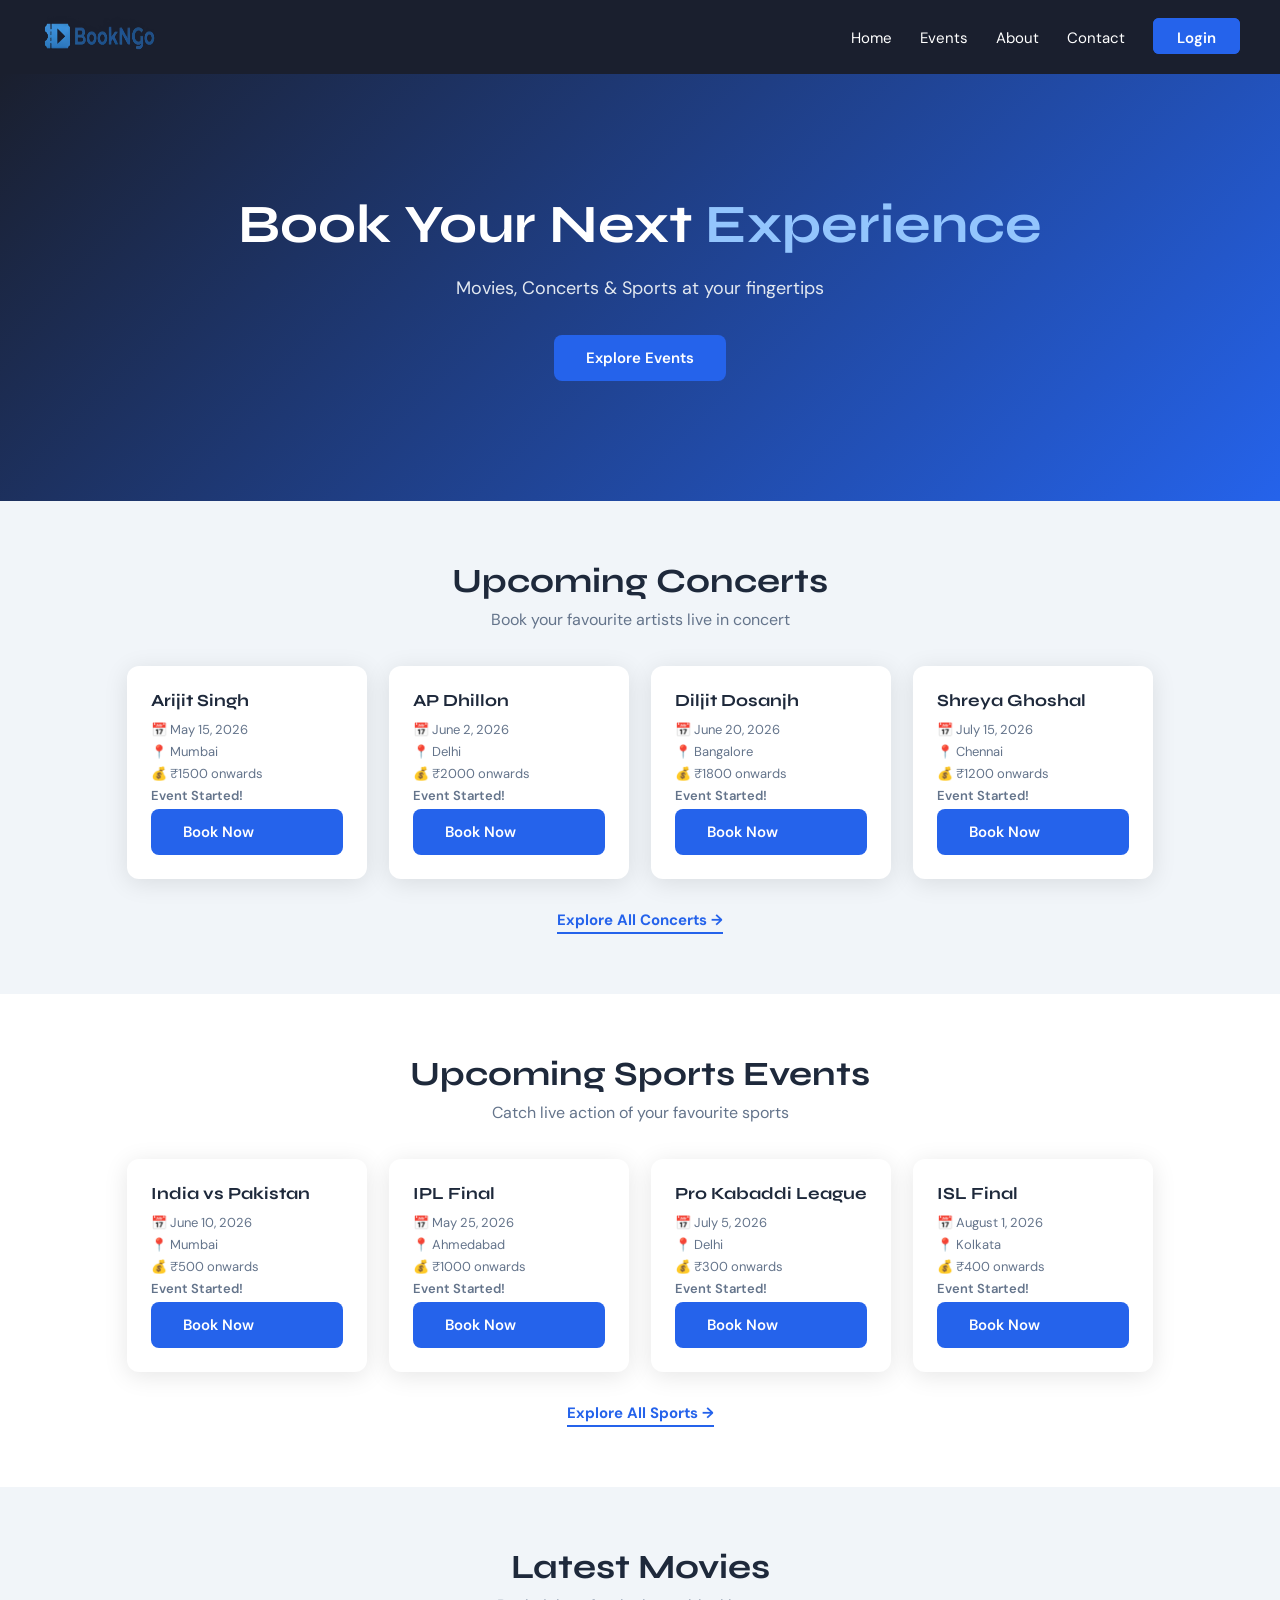
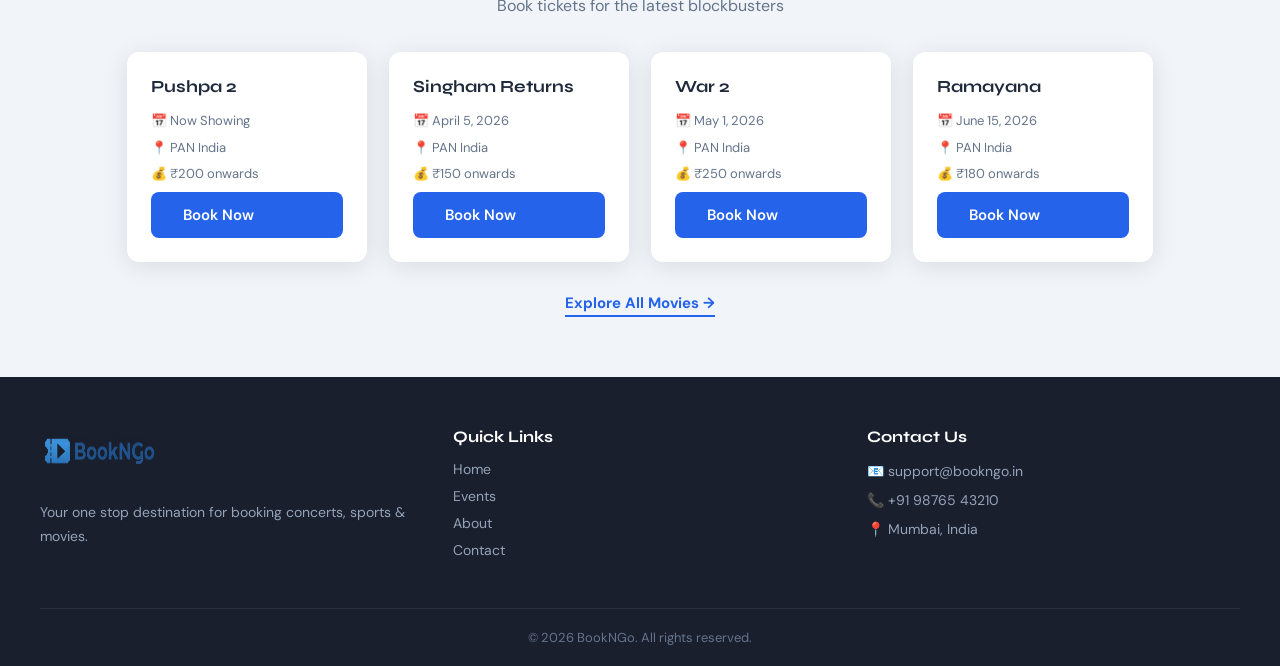
==== commit f2e11ebe: "removed duplicate code" ====
--- a/index.html
+++ b/index.html
@@ -1,4 +1,4 @@
-<<<<<<< HEAD
+
 <!DOCTYPE html>
 <html lang="en">
 <head>
@@ -183,190 +183,4 @@
 
   <script src="script.js"></script>
 </body>
-=======
-<!DOCTYPE html>
-<html lang="en">
-<head>
-  <title>BookNGo | Book Now</title>
-  <link rel="stylesheet" href="style.css">
-</head>
-<body>
-
-  <nav class="navbar">
-    <img src="BookNGo.png" alt="Logo" class="logo">
-    <ul>
-      <li><a href="index.html">Home</a></li>
-      <li><a href="events.html">Events</a></li>
-      <li><a href="about.html">About</a></li>
-      <li><a href="contact.html">Contact</a></li>
-      <li id="nav-login-li"><a href="login.html" class="login-btn">Login</a></li>
-      <li id="nav-user-li" style="display:none">
-        <a href="mybookings.html" class="profile-link">
-          👤 <span id="nav-username"></span>
-        </a>
-      </li>
-      <li id="logout-li" style="display:none">
-        <button id="logout-btn" class="logout-simple">Logout</button>
-      </li>
-    </ul>
-  </nav>
-
-  <section class="hero">
-    <div class="hero-txt">
-      <h1>Book Your Next <span>Experience</span></h1>
-      <p>Movies, Concerts & Sports at your fingertips</p>
-      <a href="events.html" class="btn">Explore Events</a>
-    </div>
-  </section>
-
-  <!-- CONCERTS -->
-  <section class="concerts">
-    <h2>Upcoming Concerts</h2>
-    <p>Book your favourite artists live in concert</p>
-    <div class="cards">
-      <div class="card">
-        <h3>Arijit Singh</h3>
-        <p>📅 May 15, 2026</p>
-        <p>📍 Mumbai</p>
-        <p>💰 ₹1500 onwards</p>
-        <p class="countdown-timer" data-countdown="2026-05-15">⏳ Loading…</p>
-        <a href="booking.html?id=1" class="btn">Book Now</a>
-      </div>
-      <div class="card">
-        <h3>AP Dhillon</h3>
-        <p>📅 June 2, 2026</p>
-        <p>📍 Delhi</p>
-        <p>💰 ₹2000 onwards</p>
-        <p class="countdown-timer" data-countdown="2026-06-02">⏳ Loading…</p>
-        <a href="booking.html?id=2" class="btn">Book Now</a>
-      </div>
-      <div class="card">
-        <h3>Diljit Dosanjh</h3>
-        <p>📅 June 20, 2026</p>
-        <p>📍 Bangalore</p>
-        <p>💰 ₹1800 onwards</p>
-        <p class="countdown-timer" data-countdown="2026-06-20">⏳ Loading…</p>
-        <a href="booking.html?id=3" class="btn">Book Now</a>
-      </div>
-      <div class="card">
-        <h3>Shreya Ghoshal</h3>
-        <p>📅 July 15, 2026</p>
-        <p>📍 Chennai</p>
-        <p>💰 ₹1200 onwards</p>
-        <p class="countdown-timer" data-countdown="2026-07-15">⏳ Loading…</p>
-        <a href="booking.html?id=4" class="btn">Book Now</a>
-      </div>
-    </div>
-    <br>
-    <a href="concerts.html" class="explore-btn">Explore All Concerts →</a>
-  </section>
-
-  <!-- SPORTS -->
-  <section class="sports">
-    <h2>Upcoming Sports Events</h2>
-    <p>Catch live action of your favourite sports</p>
-    <div class="cards">
-      <div class="card">
-        <h3>India vs Pakistan</h3>
-        <p>📅 June 10, 2026</p>
-        <p>📍 Mumbai</p>
-        <p>💰 ₹500 onwards</p>
-        <p class="countdown-timer" data-countdown="2026-06-10">⏳ Loading…</p>
-        <a href="booking.html?id=6" class="btn">Book Now</a>
-      </div>
-      <div class="card">
-        <h3>IPL Final</h3>
-        <p>📅 May 25, 2026</p>
-        <p>📍 Ahmedabad</p>
-        <p>💰 ₹1000 onwards</p>
-        <p class="countdown-timer" data-countdown="2026-05-25">⏳ Loading…</p>
-        <a href="booking.html?id=7" class="btn">Book Now</a>
-      </div>
-      <div class="card">
-        <h3>Pro Kabaddi League</h3>
-        <p>📅 July 5, 2026</p>
-        <p>📍 Delhi</p>
-        <p>💰 ₹300 onwards</p>
-        <p class="countdown-timer" data-countdown="2026-07-05">⏳ Loading…</p>
-        <a href="booking.html?id=8" class="btn">Book Now</a>
-      </div>
-      <div class="card">
-        <h3>ISL Final</h3>
-        <p>📅 August 1, 2026</p>
-        <p>📍 Kolkata</p>
-        <p>💰 ₹400 onwards</p>
-        <p class="countdown-timer" data-countdown="2026-08-01">⏳ Loading…</p>
-        <a href="booking.html?id=15" class="btn">Book Now</a>
-      </div>
-    </div>
-    <br>
-    <a href="sports.html" class="explore-btn">Explore All Sports →</a>
-  </section>
-
-  <!-- MOVIES -->
-  <section class="movies">
-    <h2>Latest Movies</h2>
-    <p>Book tickets for the latest blockbusters</p>
-    <div class="cards">
-      <div class="card">
-        <h3>Pushpa 2</h3>
-        <p>📅 Now Showing</p>
-        <p>📍 PAN India</p>
-        <p>💰 ₹200 onwards</p>
-        <a href="booking.html?id=9" class="btn">Book Now</a>
-      </div>
-      <div class="card">
-        <h3>Singham Returns</h3>
-        <p>📅 April 5, 2026</p>
-        <p>📍 PAN India</p>
-        <p>💰 ₹150 onwards</p>
-        <a href="booking.html?id=18" class="btn">Book Now</a>
-      </div>
-      <div class="card">
-        <h3>War 2</h3>
-        <p>📅 May 1, 2026</p>
-        <p>📍 PAN India</p>
-        <p>💰 ₹250 onwards</p>
-        <a href="booking.html?id=10" class="btn">Book Now</a>
-      </div>
-      <div class="card">
-        <h3>Ramayana</h3>
-        <p>📅 June 15, 2026</p>
-        <p>📍 PAN India</p>
-        <p>💰 ₹180 onwards</p>
-        <a href="booking.html?id=17" class="btn">Book Now</a>
-      </div>
-    </div>
-    <br>
-    <a href="movies.html" class="explore-btn">Explore All Movies →</a>
-  </section>
-
-  <footer>
-    <div class="footer-top">
-      <div class="footer-col">
-        <img src="BookNGo.png" alt="Logo" class="footer-logo">
-        <p>Your one stop destination for booking concerts, sports & movies.</p>
-      </div>
-      <div class="footer-col">
-        <h4>Quick Links</h4>
-        <a href="index.html">Home</a>
-        <a href="events.html">Events</a>
-        <a href="about.html">About</a>
-        <a href="contact.html">Contact</a>
-      </div>
-      <div class="footer-col">
-        <h4>Contact Us</h4>
-        <p>📧 support@bookngo.in</p>
-        <p>📞 +91 98765 43210</p>
-        <p>📍 Mumbai, India</p>
-      </div>
-    </div>
-    <div class="footer-bottom">
-      <p>© 2026 BookNGo. All rights reserved.</p>
-    </div>
-  </footer>
-
-  <script src="script.js"></script>
-</body>
->>>>>>> 0bb84b028c90b44417479d01c62c50d44865bcf9
 </html>
--- a/style.css
+++ b/style.css
@@ -1,4 +1,4 @@
-<<<<<<< HEAD
+
 /* ============================================================
    BookNGo — style.css  (Enhanced)
    ============================================================ */
@@ -900,907 +900,4 @@
   .big-card { width: 100%; }
   .navbar { flex-direction: column; gap: 14px; padding: 20px; }
   .navbar ul { flex-wrap: wrap; justify-content: center; }
-=======
-/* ============================================================
-   BookNGo — style.css  (Enhanced)
-   ============================================================ */
-
-@import url('https://fonts.googleapis.com/css2?family=Syne:wght@400;600;700;800&family=DM+Sans:wght@300;400;500;600&display=swap');
-
-* {
-  margin: 0;
-  padding: 0;
-  box-sizing: border-box;
-}
-
-:root {
-  --blue:        #2563EB;
-  --blue-dark:   #1d4ed8;
-  --blue-light:  #93c5fd;
-  --white:       #ffffff;
-  --gray:        #f1f5f9;
-  --gray-mid:    #e2e8f0;
-  --txt:         #1e293b;
-  --muted:       #64748b;
-  --dark:        #1a1f2e;
-  --card-shadow: 0 4px 24px rgba(0,0,0,0.10);
-  --radius:      12px;
-
-  /* Seat colors */
-  --platinum: #a78bfa;
-  --gold:     #fbbf24;
-  --silver:   #94a3b8;
-}
-
-body {
-  font-family: 'DM Sans', sans-serif;
-  color: var(--txt);
-  background: var(--white);
-}
-
-h1, h2, h3, h4 {
-  font-family: 'Syne', sans-serif;
-}
-
-/* ── NAVBAR ───────────────────────────────────────── */
-.navbar {
-  background-color: var(--dark);
-  display: flex;
-  justify-content: space-between;
-  align-items: center;
-  padding: 12px 40px;
-  position: sticky;
-  top: 0;
-  z-index: 100;
-}
-
-.navbar .logo { width: 120px; height: 50px; }
-
-.navbar ul {
-  list-style: none;
-  display: flex;
-  gap: 28px;
-  align-items: center;
-}
-
-.navbar ul li a {
-  color: var(--white);
-  text-decoration: none;
-  font-size: 15px;
-  position: relative;
-  padding-bottom: 4px;
-}
-
-.navbar ul li a::after {
-  content: '';
-  position: absolute;
-  bottom: 0; left: 0;
-  width: 0; height: 2px;
-  background: var(--blue);
-  transition: width 0.3s;
-}
-
-.navbar ul li a:hover::after { width: 100%; }
-
-.login-btn {
-  background: var(--blue);
-  color: var(--white) !important;
-  padding: 8px 22px;
-  border-radius: 6px;
-  font-weight: 600;
-  border: 2px solid var(--blue);
-}
-.login-btn:hover {
-  background: var(--white) !important;
-  color: var(--blue) !important;
-}
-.login-btn::after { display: none; }
-
-/* User pill in nav */
-.nav-user-pill {
-  display: flex;
-  align-items: center;
-  gap: 10px;
-  color: var(--white);
-  font-size: 14px;
-}
-.nav-user-pill span { font-weight: 600; color: var(--blue-light); }
-.nav-user-pill button {
-  background: transparent;
-  border: 1px solid #475569;
-  color: #94a3b8;
-  padding: 5px 12px;
-  border-radius: 6px;
-  cursor: pointer;
-  font-size: 13px;
-  transition: all 0.2s;
-}
-.nav-user-pill button:hover { border-color: var(--blue); color: var(--white); }
-
-/* ── HERO ─────────────────────────────────────────── */
-.hero {
-  background: linear-gradient(135deg, var(--dark) 0%, var(--blue) 100%);
-  padding: 120px 40px;
-  text-align: center;
-}
-
-.hero-txt h1 {
-  font-size: 54px;
-  color: var(--white);
-  margin-bottom: 20px;
-  line-height: 1.15;
-}
-.hero-txt h1 span { color: var(--blue-light); }
-.hero-txt p {
-  font-size: 18px;
-  color: #e2e8f0;
-  margin-bottom: 35px;
-}
-
-/* ── BUTTONS ──────────────────────────────────────── */
-.btn {
-  background: var(--blue);
-  color: var(--white);
-  padding: 13px 32px;
-  border-radius: 8px;
-  text-decoration: none;
-  font-size: 15px;
-  font-weight: 600;
-  display: inline-block;
-  transition: background 0.2s, transform 0.15s;
-  border: none;
-  cursor: pointer;
-}
-.btn:hover { background: var(--blue-dark); transform: translateY(-1px); }
-
-.explore-btn {
-  display: inline-block;
-  margin-top: 10px;
-  color: var(--blue);
-  font-weight: 700;
-  text-decoration: none;
-  font-size: 15px;
-  border-bottom: 2px solid var(--blue);
-  padding-bottom: 2px;
-}
-.explore-btn:hover { color: var(--blue-dark); }
-
-/* ── SECTIONS (Home) ──────────────────────────────── */
-.concerts, .sports, .movies {
-  padding: 60px 40px;
-  text-align: center;
-}
-.concerts { background: var(--gray); }
-.sports   { background: var(--white); }
-.movies   { background: var(--gray); }
-
-.concerts h2, .sports h2, .movies h2 {
-  font-size: 34px;
-  color: var(--txt);
-  margin-bottom: 8px;
-}
-.concerts > p, .sports > p, .movies > p {
-  color: var(--muted);
-  margin-bottom: 36px;
-}
-
-/* ── CARDS ────────────────────────────────────────── */
-.cards {
-  display: flex;
-  justify-content: center;
-  gap: 22px;
-  flex-wrap: wrap;
-}
-
-.card {
-  background: var(--white);
-  padding: 24px;
-  border-radius: var(--radius);
-  width: 240px;
-  min-height: 210px;
-  box-shadow: var(--card-shadow);
-  text-align: left;
-  display: flex;
-  flex-direction: column;
-  justify-content: space-between;
-  transition: transform 0.25s, box-shadow 0.25s;
-}
-.card:hover { transform: translateY(-4px); box-shadow: 0 8px 32px rgba(37,99,235,0.15); }
-.card h3 { font-size: 17px; color: var(--txt); margin-bottom: 10px; }
-.card p  { font-size: 13px; color: var(--muted); margin-bottom: 5px; }
-
-/* ── EVENTS HERO ──────────────────────────────────── */
-.events-hero {
-  background: linear-gradient(135deg, var(--dark) 0%, var(--blue) 100%);
-  padding: 80px 40px;
-  text-align: center;
-}
-.events-hero h1 {
-  font-size: 46px;
-  color: var(--white);
-  margin-bottom: 14px;
-}
-.events-hero h1 span { color: var(--blue-light); }
-.events-hero p { color: #e2e8f0; font-size: 17px; }
-
-/* ── FILTER BAR ───────────────────────────────────── */
-.filter-bar {
-  display: flex;
-  gap: 14px;
-  align-items: center;
-  justify-content: center;
-  padding: 24px 40px;
-  background: var(--white);
-  border-bottom: 1px solid var(--gray-mid);
-  flex-wrap: wrap;
-}
-.filter-bar label { font-size: 14px; font-weight: 600; color: var(--txt); }
-.filter-bar select {
-  padding: 8px 14px;
-  border: 1px solid #cbd5e1;
-  border-radius: 8px;
-  font-size: 14px;
-  font-family: inherit;
-  color: var(--txt);
-  background: var(--white);
-  cursor: pointer;
-}
-.filter-bar select:focus { outline: none; border-color: var(--blue); }
-
-/* ── BIG CARDS ────────────────────────────────────── */
-.big-cards {
-  display: flex;
-  flex-wrap: wrap;
-  gap: 22px;
-  justify-content: center;
-  padding: 50px 40px;
-  background: var(--gray);
-  min-height: 200px;
-}
-
-.big-card {
-  background: var(--white);
-  border-radius: var(--radius);
-  padding: 28px;
-  width: calc(50% - 40px);
-  box-shadow: var(--card-shadow);
-  transition: transform 0.25s;
-}
-.big-card:hover { transform: translateY(-3px); }
-.big-card h3 { font-size: 21px; color: var(--blue); margin-bottom: 12px; }
-.big-card p  { font-size: 14px; color: var(--muted); margin-bottom: 7px; }
-
-.big-card .tickets { display: flex; gap: 12px; margin: 14px 0; }
-.ticket-type {
-  background: var(--gray);
-  border-radius: 8px;
-  padding: 9px 14px;
-  font-size: 13px;
-  color: var(--txt);
-  flex: 1;
-  text-align: center;
-}
-.ticket-type span {
-  display: block;
-  font-weight: 700;
-  color: var(--blue);
-  margin-top: 3px;
-}
-.interested { font-size: 13px; color: var(--muted); margin-bottom: 14px; }
-.big-card .btn { display: block; text-align: center; padding: 12px; }
-
-/* Countdown text inside cards */
-.countdown-timer { font-size: 12px; color: var(--blue); font-weight: 600; }
-
-.no-results {
-  text-align: center;
-  color: var(--muted);
-  font-size: 16px;
-  padding: 40px;
-  width: 100%;
-}
-
-/* ── EVENTS CATEGORY PAGE ─────────────────────────── */
-.event-cats { padding: 60px 40px; background: var(--gray); }
-.cat-cards {
-  display: flex;
-  justify-content: center;
-  gap: 22px;
-  flex-wrap: wrap;
-}
-.cat-card {
-  background: var(--white);
-  padding: 40px 28px;
-  border-radius: var(--radius);
-  width: 210px;
-  box-shadow: var(--card-shadow);
-  text-decoration: none;
-  color: var(--txt);
-  transition: transform 0.3s, box-shadow 0.3s;
-}
-.cat-card:hover { transform: translateY(-6px); box-shadow: 0 8px 28px rgba(37,99,235,0.18); }
-.cat-icon { font-size: 46px; margin-bottom: 14px; }
-.cat-card h3 { font-size: 19px; color: var(--blue); margin-bottom: 8px; }
-.cat-card p  { font-size: 13px; color: var(--muted); margin-bottom: 14px; }
-.cat-card span { color: var(--blue); font-weight: 700; font-size: 14px; }
-
-/* ── BOOKING PAGE ─────────────────────────────────── */
-.booking-wrap {
-  display: flex;
-  gap: 28px;
-  padding: 40px;
-  background: var(--gray);
-  align-items: flex-start;
-}
-
-.booking-left { flex: 2; display: flex; flex-direction: column; gap: 22px; }
-
-.booking-panel {
-  background: var(--white);
-  padding: 30px;
-  border-radius: var(--radius);
-  box-shadow: var(--card-shadow);
-}
-.booking-panel h3 {
-  font-size: 18px;
-  color: var(--txt);
-  margin-bottom: 16px;
-  padding-bottom: 10px;
-  border-bottom: 2px solid var(--gray);
-}
-
-/* Seat Map */
-.seat-section { margin-bottom: 28px; }
-.section-label {
-  font-family: 'Syne', sans-serif;
-  font-size: 15px;
-  font-weight: 700;
-  margin-bottom: 10px;
-  letter-spacing: 0.5px;
-}
-.seat-grid { display: flex; flex-direction: column; gap: 6px; }
-.seat-row {
-  display: flex;
-  align-items: center;
-  gap: 5px;
-}
-.row-label {
-  width: 20px;
-  font-size: 11px;
-  font-weight: 700;
-  color: var(--muted);
-  text-align: center;
-  flex-shrink: 0;
-}
-
-.seat {
-  width: 28px;
-  height: 26px;
-  border-radius: 5px 5px 3px 3px;
-  border: 2px solid color-mix(in srgb, var(--seat-color, #94a3b8) 60%, transparent);
-  background: color-mix(in srgb, var(--seat-color, #94a3b8) 15%, white);
-  cursor: pointer;
-  transition: all 0.15s;
-  font-size: 10px;
-  display: flex;
-  align-items: center;
-  justify-content: center;
-}
-.seat:hover { background: color-mix(in srgb, var(--seat-color, #94a3b8) 40%, white); transform: scale(1.1); }
-.seat.selected {
-  background: var(--seat-color, #2563eb);
-  border-color: var(--seat-color, #2563eb);
-}
-.seat.booked {
-  background: #e2e8f0;
-  border-color: #cbd5e1;
-  cursor: not-allowed;
-  opacity: 0.5;
-}
-
-/* Seat legend */
-.seat-legend {
-  display: flex;
-  gap: 18px;
-  margin-top: 16px;
-  flex-wrap: wrap;
-}
-.legend-item {
-  display: flex;
-  align-items: center;
-  gap: 7px;
-  font-size: 12px;
-  color: var(--muted);
-}
-.legend-dot {
-  width: 18px; height: 16px;
-  border-radius: 4px 4px 2px 2px;
-  border: 2px solid;
-}
-.legend-dot.available { background: #dbeafe; border-color: #93c5fd; }
-.legend-dot.selected  { background: var(--blue); border-color: var(--blue); }
-.legend-dot.booked    { background: #e2e8f0; border-color: #cbd5e1; }
-
-/* Screen indicator */
-.screen-indicator {
-  text-align: center;
-  margin-bottom: 22px;
-  padding: 8px 0;
-  background: linear-gradient(to bottom, #334155, #1e293b);
-  color: #94a3b8;
-  font-size: 12px;
-  font-weight: 700;
-  letter-spacing: 3px;
-  border-radius: 4px;
-}
-
-/* Details inputs */
-.b-input {
-  width: 100%;
-  padding: 10px 14px;
-  margin-bottom: 12px;
-  border: 1.5px solid #cbd5e1;
-  border-radius: 8px;
-  font-size: 15px;
-  font-family: inherit;
-  transition: border-color 0.2s;
-}
-.b-input:focus { outline: none; border-color: var(--blue); }
-
-/* Order Summary */
-.order-summary {
-  flex: 1;
-  background: var(--white);
-  padding: 30px;
-  border-radius: var(--radius);
-  box-shadow: var(--card-shadow);
-  position: sticky;
-  top: 80px;
-}
-.order-summary h3 {
-  font-size: 18px;
-  color: var(--txt);
-  margin-bottom: 20px;
-  padding-bottom: 10px;
-  border-bottom: 2px solid var(--gray);
-}
-.summary-row {
-  display: flex;
-  justify-content: space-between;
-  font-size: 14px;
-  color: var(--muted);
-  margin-bottom: 12px;
-}
-.summary-divider { border-top: 1px solid var(--gray-mid); margin: 14px 0; }
-.summary-row.total { font-size: 18px; font-weight: 700; color: var(--txt); }
-.confirm-btn { width: 100%; margin-top: 18px; padding: 14px; font-size: 15px; }
-.secure-txt { text-align: center; font-size: 12px; color: #94a3b8; margin-top: 10px; }
-
-.selected-seats-wrap {
-  min-height: 36px;
-  display: flex;
-  flex-wrap: wrap;
-  gap: 6px;
-  margin: 8px 0 14px;
-}
-.seat-tag {
-  background: #dbeafe;
-  color: var(--blue);
-  font-size: 12px;
-  font-weight: 600;
-  padding: 3px 9px;
-  border-radius: 20px;
-}
-
-/* Error / OK messages */
-.err-msg { color: #dc2626; font-size: 13px; margin-top: 6px; min-height: 18px; }
-.ok-msg  { color: #16a34a; font-size: 13px; margin-top: 6px; min-height: 18px; }
-
-/* ── BOOKING CONFIRMATION MODAL ──────────────────── */
-.confirm-overlay {
-  display: none;
-  position: fixed;
-  inset: 0;
-  background: rgba(0,0,0,0.55);
-  z-index: 999;
-  justify-content: center;
-  align-items: center;
-}
-.confirm-box {
-  background: var(--white);
-  border-radius: var(--radius);
-  padding: 40px;
-  width: 420px;
-  text-align: center;
-  box-shadow: 0 20px 60px rgba(0,0,0,0.25);
-}
-.confirm-box .tick { font-size: 56px; margin-bottom: 14px; }
-.confirm-box h2 { font-size: 24px; color: var(--txt); margin-bottom: 10px; }
-.confirm-box p  { font-size: 14px; color: var(--muted); margin-bottom: 8px; }
-.confirm-box .ref { font-size: 18px; font-weight: 800; color: var(--blue); letter-spacing: 1px; margin: 14px 0; }
-.confirm-box .btn { margin-top: 20px; }
-
-/* ── ALERT TOAST ──────────────────────────────────── */
-.bng-alert {
-  position: fixed;
-  bottom: 30px;
-  right: 30px;
-  padding: 14px 22px;
-  border-radius: 10px;
-  font-size: 14px;
-  font-weight: 600;
-  z-index: 9999;
-  box-shadow: 0 4px 20px rgba(0,0,0,0.15);
-  animation: slideIn 0.3s ease;
-}
-.bng-alert-info  { background: #dbeafe; color: #1e40af; }
-.bng-alert-warn  { background: #fef9c3; color: #854d0e; }
-.bng-alert-error { background: #fee2e2; color: #991b1b; }
-
-@keyframes slideIn {
-  from { opacity: 0; transform: translateX(40px); }
-  to   { opacity: 1; transform: translateX(0); }
-}
-
-/* ── ABOUT PAGE ───────────────────────────────────── */
-.about-wrap {
-  padding: 60px 40px;
-  background: var(--gray);
-  display: flex;
-  flex-direction: column;
-  gap: 28px;
-}
-.about-card {
-  background: var(--white);
-  padding: 34px;
-  border-radius: var(--radius);
-  box-shadow: var(--card-shadow);
-  line-height: 1.8;
-  color: var(--muted);
-  font-size: 15px;
-}
-.about-card h2 { font-size: 24px; color: var(--txt); margin-bottom: 14px; }
-
-.about-stats {
-  display: flex;
-  gap: 18px;
-  flex-wrap: wrap;
-  justify-content: center;
-}
-.stat-card {
-  background: var(--blue);
-  color: var(--white);
-  padding: 28px;
-  border-radius: var(--radius);
-  text-align: center;
-  flex: 1;
-  min-width: 130px;
-}
-.stat-card h3 { font-size: 34px; margin-bottom: 6px; }
-.stat-card p  { font-size: 14px; opacity: 0.9; }
-
-.values { display: flex; gap: 18px; flex-wrap: wrap; margin-top: 10px; }
-.value-item {
-  flex: 1; min-width: 140px;
-  text-align: center;
-  padding: 20px;
-  background: var(--gray);
-  border-radius: 10px;
-}
-.value-item span { font-size: 28px; }
-.value-item h4 { font-size: 15px; color: var(--txt); margin: 8px 0 4px; }
-.value-item p  { font-size: 13px; color: var(--muted); }
-
-/* ── CONTACT PAGE ─────────────────────────────────── */
-.contact-wrap {
-  display: flex;
-  gap: 28px;
-  padding: 60px 40px;
-  background: var(--gray);
-  align-items: flex-start;
-}
-.contact-info {
-  flex: 1;
-  background: var(--blue);
-  padding: 34px;
-  border-radius: var(--radius);
-  color: var(--white);
-  line-height: 2;
-  font-size: 15px;
-}
-.contact-info h3 { font-size: 21px; margin-bottom: 14px; }
-.contact-form {
-  flex: 2;
-  background: var(--white);
-  padding: 34px;
-  border-radius: var(--radius);
-  box-shadow: var(--card-shadow);
-}
-.contact-form h3 { font-size: 21px; color: var(--txt); margin-bottom: 18px; }
-.msg-box { height: 120px; resize: none; }
-.send-btn { width: 100%; margin-top: 4px; padding: 13px; font-size: 15px; border: none; cursor: pointer; }
-
-/* ── FOOTER ───────────────────────────────────────── */
-footer {
-  background: var(--dark);
-  color: var(--white);
-  padding: 50px 40px 0;
-}
-.footer-top {
-  display: flex;
-  justify-content: space-between;
-  gap: 40px;
-  flex-wrap: wrap;
-  padding-bottom: 40px;
-}
-.footer-col { flex: 1; min-width: 170px; }
-.footer-logo { width: 120px; height: 50px; margin-bottom: 14px; }
-.footer-col p { color: #94a3b8; font-size: 14px; line-height: 1.7; margin-top: 5px; }
-.footer-col h4 { font-size: 16px; margin-bottom: 14px; color: var(--white); }
-.footer-col a { display: block; color: #94a3b8; text-decoration: none; font-size: 14px; margin-bottom: 9px; }
-.footer-col a:hover { color: var(--blue-light); }
-.footer-bottom {
-  border-top: 1px solid #2a3142;
-  text-align: center;
-  padding: 20px 0;
-  color: #64748b;
-  font-size: 13px;
-}
-
-/* ── SIGNUP / LOGIN PAGE ──────────────────────────── */
-.auth-body {
-  min-height: 100vh;
-  background: linear-gradient(135deg, var(--dark) 0%, #1e3a8a 100%);
-  display: flex;
-  justify-content: center;
-  align-items: center;
-  font-family: 'DM Sans', sans-serif;
-  padding: 20px;
-}
-
-.auth-box {
-  background: var(--white);
-  padding: 44px 40px;
-  border-radius: 16px;
-  box-shadow: 0 20px 60px rgba(0,0,0,0.3);
-  width: 100%;
-  max-width: 420px;
-  text-align: center;
-}
-.auth-box .auth-logo { width: 140px; height: 56px; margin-bottom: 14px; }
-.auth-box h2 { font-family: 'Syne', sans-serif; font-size: 22px; color: var(--txt); margin-bottom: 6px; }
-.auth-box .sub { font-size: 14px; color: var(--muted); margin-bottom: 24px; }
-
-.auth-input {
-  width: 100%;
-  padding: 11px 14px;
-  margin-bottom: 13px;
-  border: 1.5px solid #cbd5e1;
-  border-radius: 8px;
-  font-size: 15px;
-  font-family: inherit;
-  transition: border-color 0.2s;
-}
-.auth-input:focus { outline: none; border-color: var(--blue); }
-
-.auth-btn {
-  width: 100%;
-  padding: 13px;
-  margin-top: 6px;
-  background: var(--blue);
-  color: var(--white);
-  border: none;
-  border-radius: 8px;
-  font-size: 16px;
-  font-family: 'Syne', sans-serif;
-  font-weight: 700;
-  cursor: pointer;
-  transition: background 0.2s;
-}
-.auth-btn:hover { background: var(--blue-dark); }
-
-.auth-switch {
-  margin-top: 18px;
-  font-size: 14px;
-  color: var(--muted);
-}
-.auth-switch a { color: var(--blue); font-weight: 600; text-decoration: none; }
-.auth-switch a:hover { text-decoration: underline; }
-
-/* ── RESPONSIVE ───────────────────────────────────── */
-@media (max-width: 768px) {
-  .navbar { padding: 12px 20px; }
-  .navbar ul { gap: 14px; }
-  .hero-txt h1 { font-size: 34px; }
-  .big-card { width: 100%; }
-  .booking-wrap { flex-direction: column; padding: 20px; }
-  .contact-wrap { flex-direction: column; }
-  .seat { width: 22px; height: 20px; }
-  .auth-box { padding: 30px 22px; }
-}
-
-/* =========================================
-   NAVBAR — PROFILE & LOGOUT
-========================================= */
-
-.profile-link {
-  color: white;
-  text-decoration: none;
-  font-weight: 600;
-  display: flex;
-  align-items: center;
-  gap: 6px;
-}
-
-.logout-simple {
-  background: transparent;
-  border: 1px solid #475569;
-  color: #cbd5e1;
-  padding: 7px 14px;
-  border-radius: 6px;
-  cursor: pointer;
-  transition: 0.3s;
-}
-
-.logout-simple:hover {
-  border-color: #2563eb;
-  color: white;
-}
-
-/* =========================================
-   BOOKING PAGE IMPROVEMENTS
-========================================= */
-
-.event-info {
-  background: #f1f5f9;
-  padding: 16px;
-  border-radius: 10px;
-  color: #64748b;
-  line-height: 2;
-  font-size: 14px;
-}
-
-.booking-panel small {
-  color: #64748b;
-  font-size: 13px;
-  font-weight: 400;
-}
-
-/* CENTER SEAT MAP */
-#seat-map {
-  display: flex;
-  flex-direction: column;
-  align-items: center;
-}
-
-.seat-grid {
-  display: flex;
-  flex-direction: column;
-  gap: 8px;
-  align-items: center;
-}
-
-.seat-row {
-  display: flex;
-  justify-content: center;
-  align-items: center;
-  gap: 6px;
-}
-
-.seat {
-  width: 30px;
-  height: 28px;
-}
-
-.screen-indicator {
-  max-width: 700px;
-  margin: 0 auto 25px;
-}
-
-/* =========================================
-   ORDER SUMMARY
-========================================= */
-
-.empty-seat-text {
-  font-size: 12px;
-  color: #64748b;
-}
-
-.platinum-text { color: #a78bfa; font-weight: 700; }
-.gold-text     { color: #fbbf24; font-weight: 700; }
-.silver-text   { color: #94a3b8; font-weight: 700; }
-
-/* =========================================
-   MY BOOKINGS PAGE
-========================================= */
-
-.my-bookings {
-  padding: 60px 40px;
-  background: #f1f5f9;
-  min-height: 100vh;
-}
-
-.my-bookings h1 {
-  text-align: center;
-  margin-bottom: 30px;
-  font-size: 42px;
-}
-
-.booking-tabs {
-  display: flex;
-  justify-content: center;
-  gap: 16px;
-  margin-bottom: 40px;
-}
-
-.booking-tabs button {
-  padding: 12px 24px;
-  border: none;
-  border-radius: 8px;
-  background: #e2e8f0;
-  cursor: pointer;
-  font-weight: 600;
-  transition: 0.3s;
-}
-
-.booking-tabs button.active {
-  background: #2563eb;
-  color: white;
-}
-
-.booking-card {
-  background: white;
-  padding: 24px;
-  border-radius: 14px;
-  box-shadow: 0 4px 18px rgba(0,0,0,0.08);
-  margin-bottom: 20px;
-}
-
-.booking-card h3 {
-  margin-bottom: 12px;
-  color: #2563eb;
-}
-
-.booking-card p {
-  margin-bottom: 8px;
-  color: #64748b;
-}
-
-.empty-booking {
-  text-align: center;
-  padding: 80px 20px;
-  color: #64748b;
-}
-
-/* =========================================
-   BIG CARD LAYOUT
-========================================= */
-
-.big-card {
-  width: calc(33.33% - 20px);
-}
-
-.event-img {
-  width: 100%;
-  height: 180px;
-  object-fit: cover;
-  border-radius: 10px;
-  margin-bottom: 15px;
-}
-
-/* =========================================
-   RESPONSIVE
-========================================= */
-
-@media (max-width: 1000px) {
-  .big-card { width: calc(50% - 20px); }
-  .booking-wrap { flex-direction: column; }
-  .order-summary { position: relative; top: 0; width: 100%; }
-}
-
-@media (max-width: 700px) {
-  .big-card { width: 100%; }
-  .navbar { flex-direction: column; gap: 14px; padding: 20px; }
-  .navbar ul { flex-wrap: wrap; justify-content: center; }
->>>>>>> 0bb84b028c90b44417479d01c62c50d44865bcf9
 }
